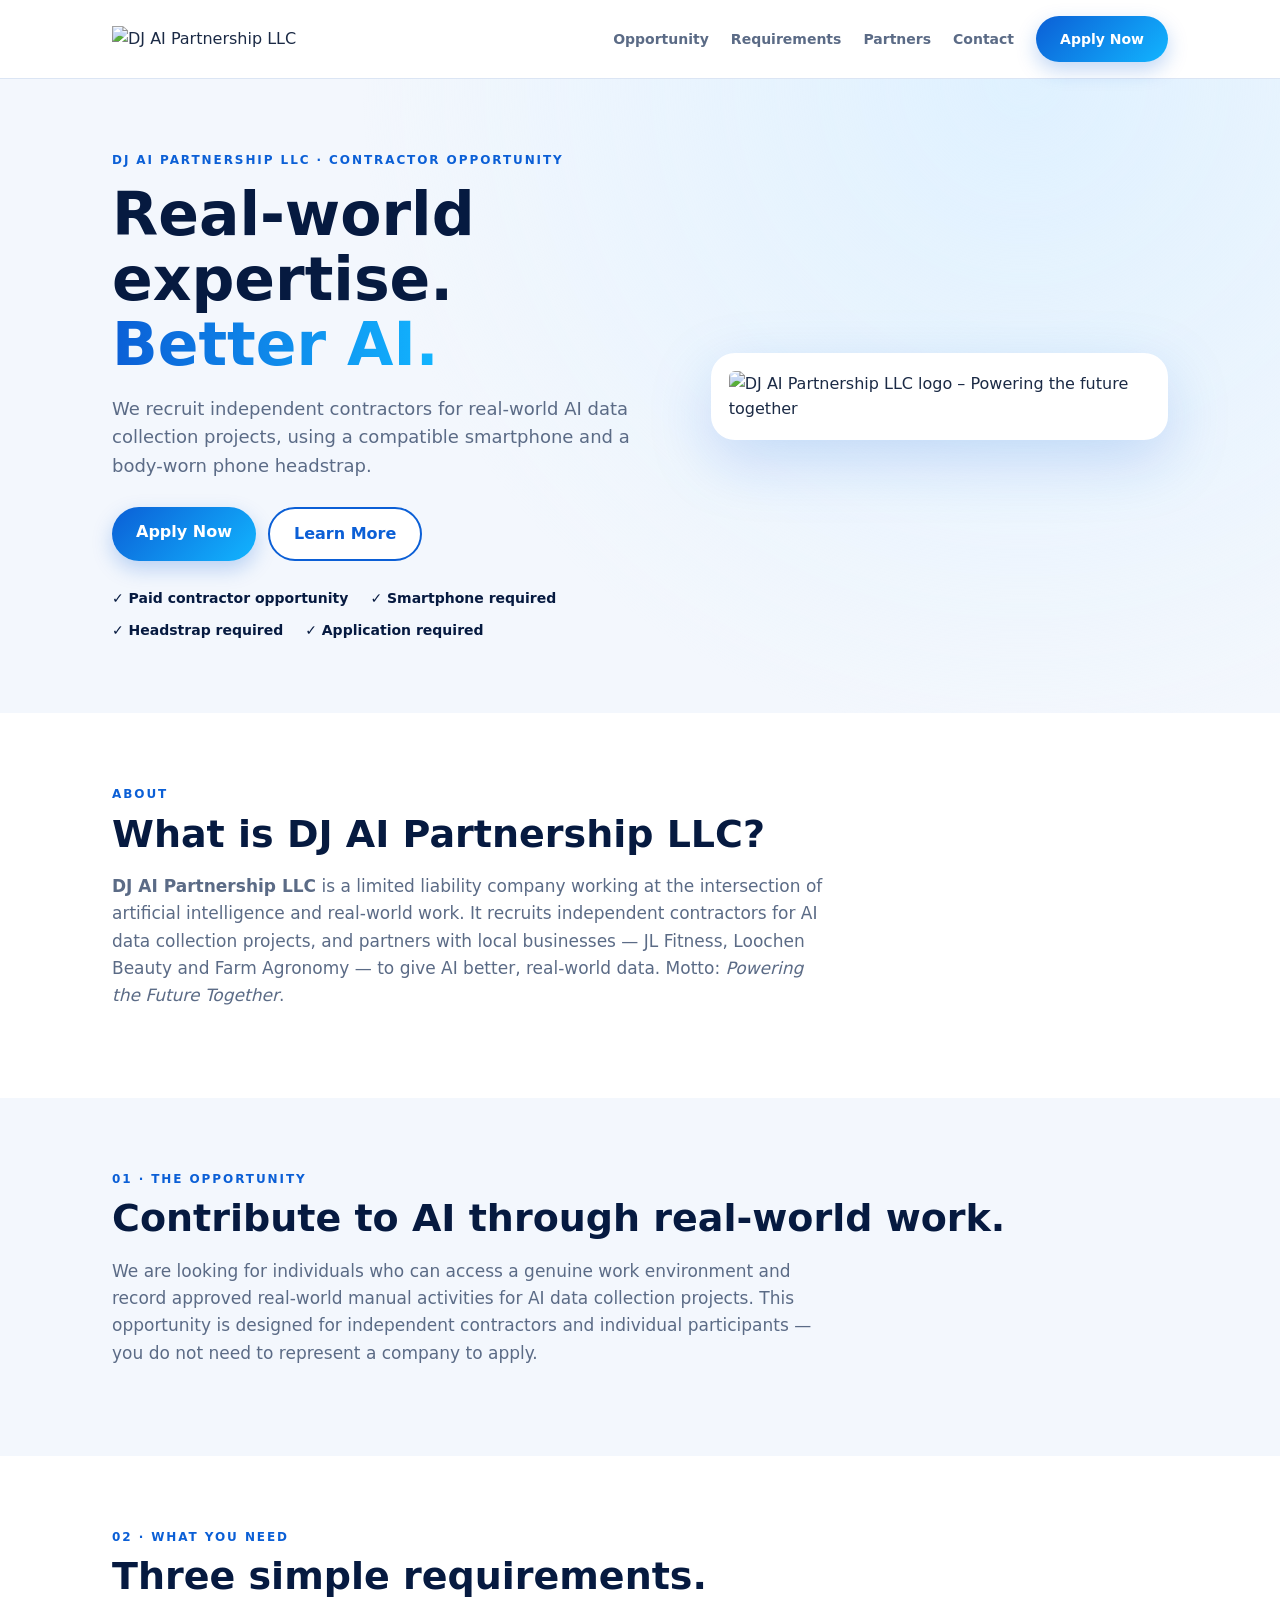
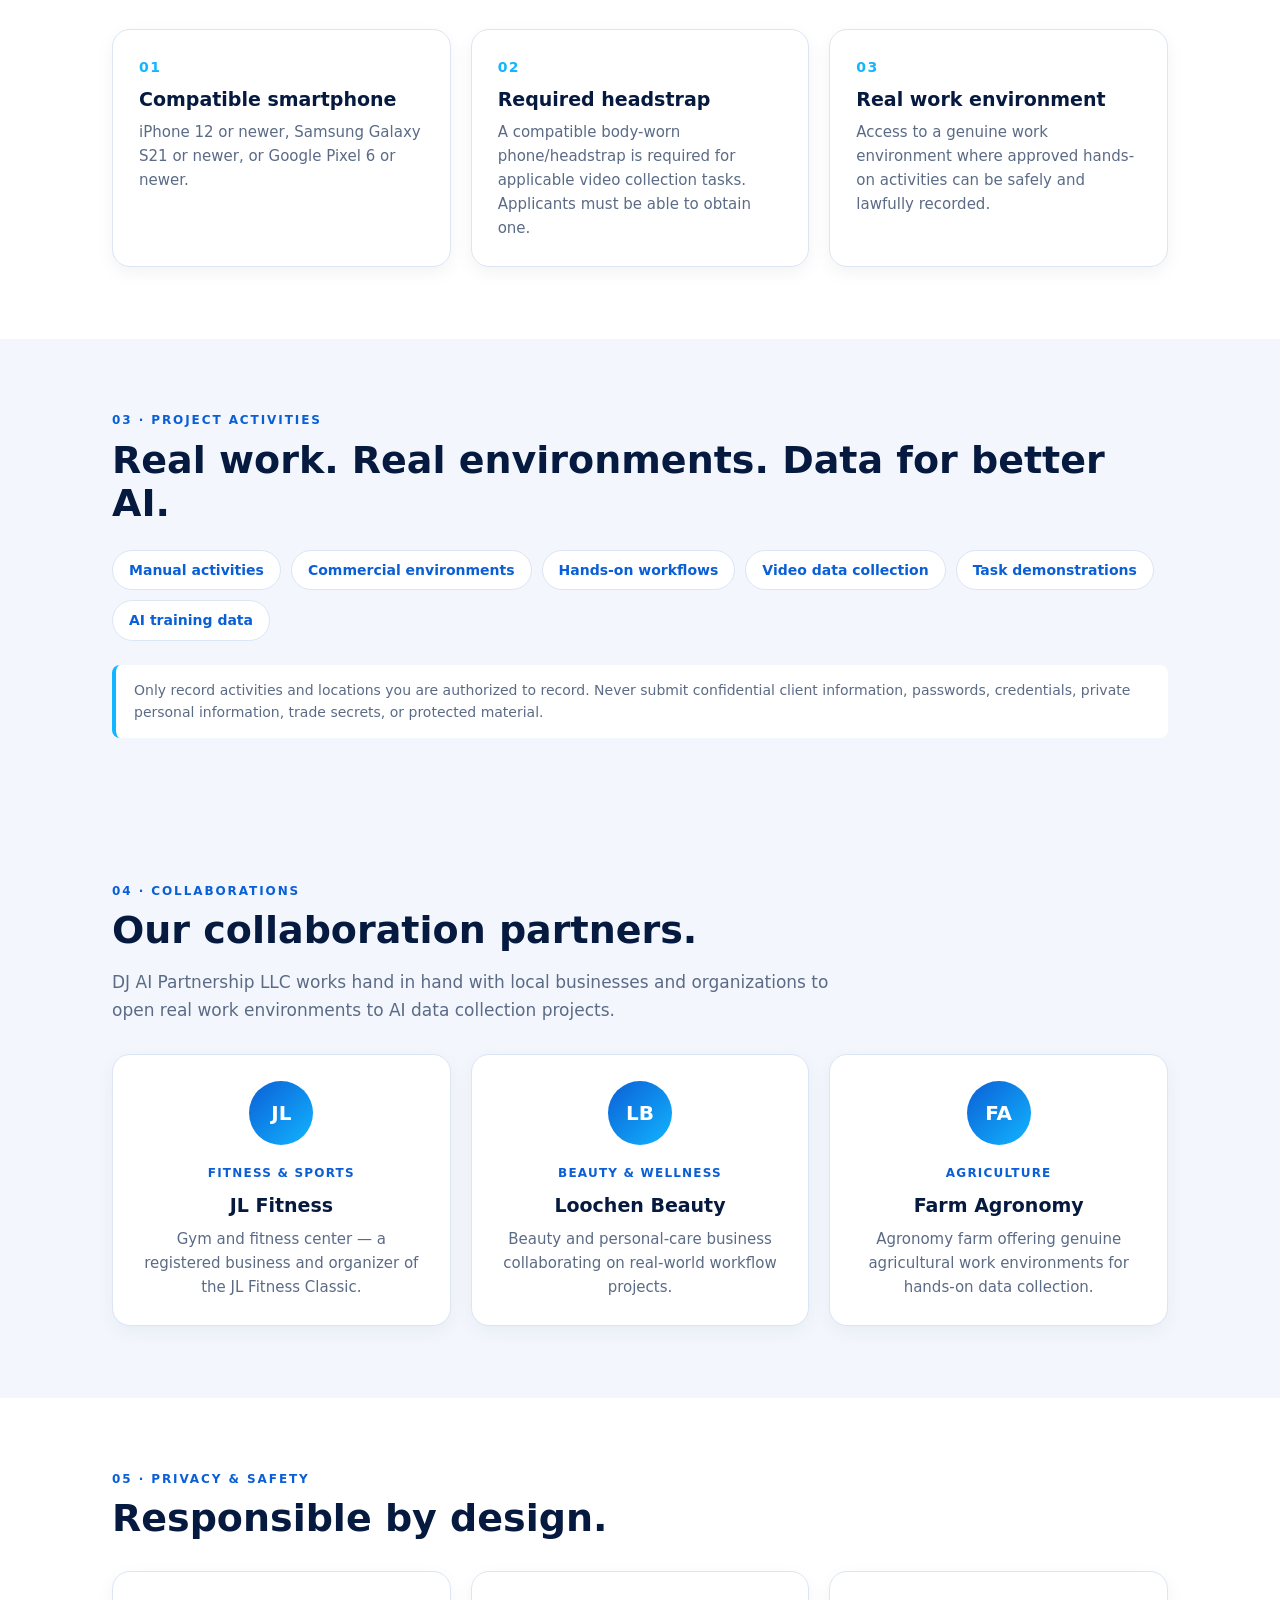
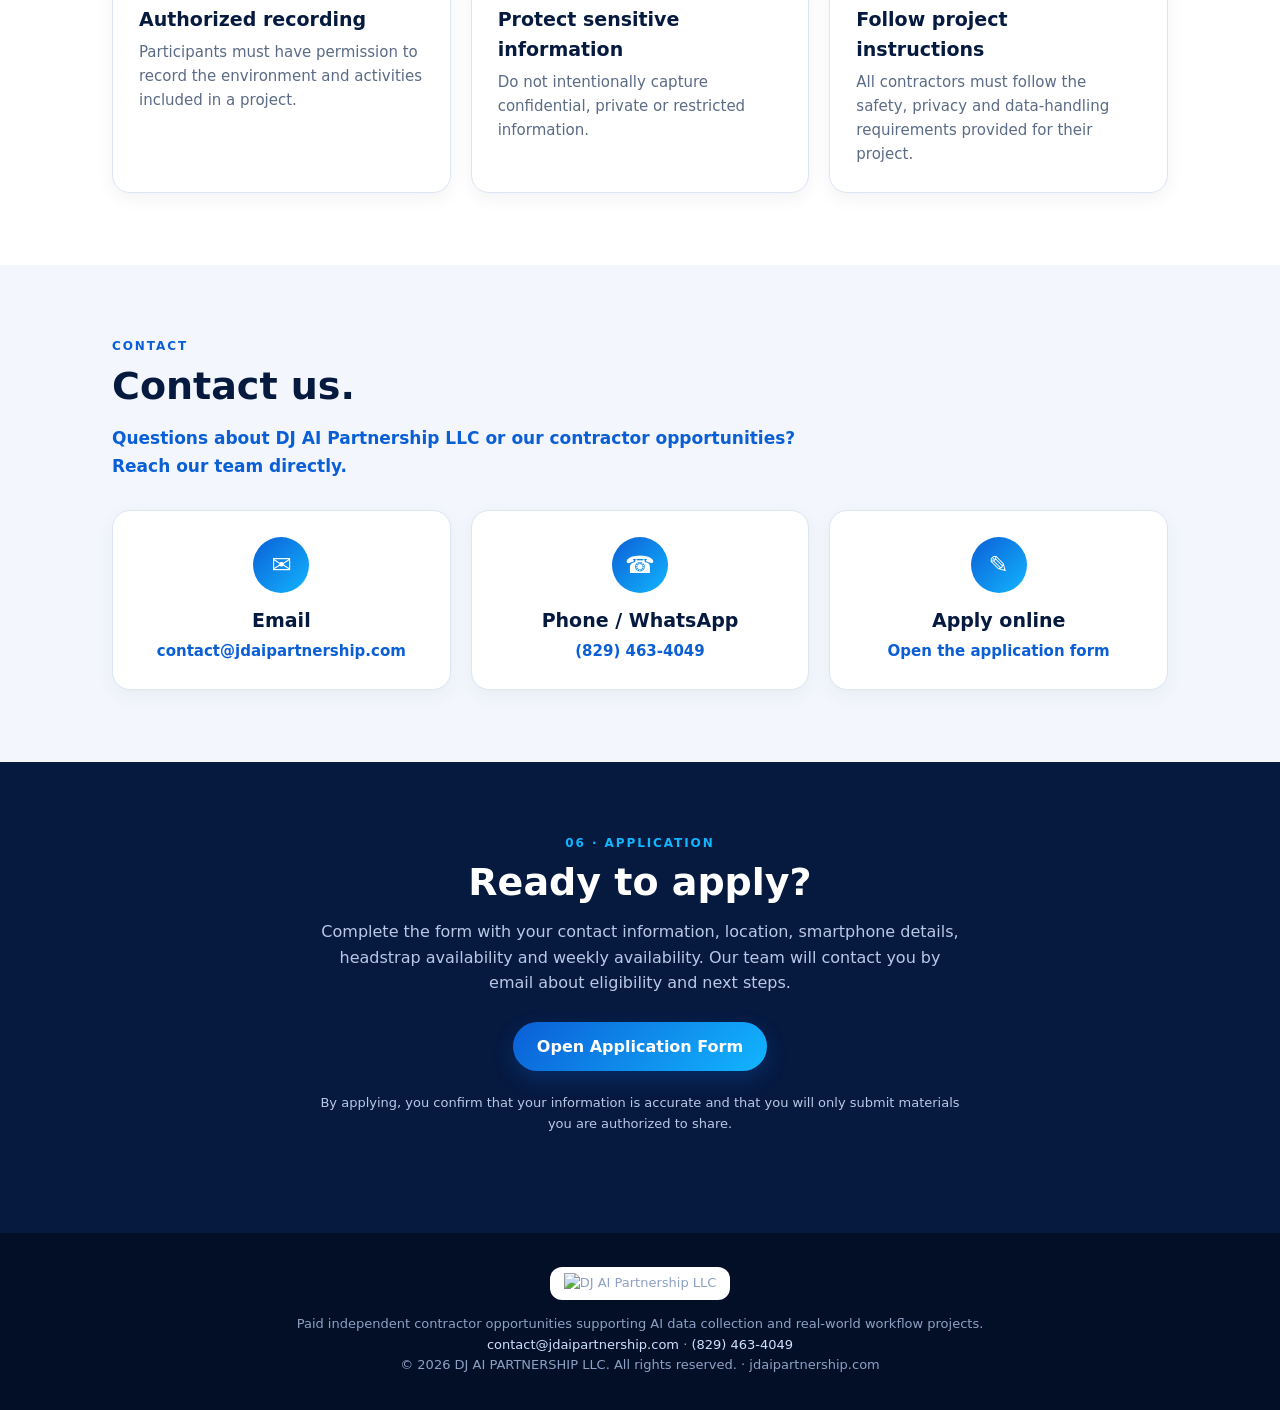
==== index.html @ f229b47e "Correct spelling of 'Far Agronomy' in index.html" ====
<!DOCTYPE html>
<html lang="en"><head><meta charset="utf-8">
<meta name="viewport" content="width=device-width, initial-scale=1">
<title>DJ AI Partnership LLC – AI Data Collection Contractor Opportunities</title>
<meta name="description" content="DJ AI Partnership LLC is a company recruiting independent contractors for real-world AI data collection projects. Official website: jdaipartnership.com.">
<meta name="keywords" content="DJ AI Partnership LLC, DJ AI Partnership, AI data collection, independent contractors, AI training data">
<meta name="robots" content="index, follow">
<link rel="canonical" href="https://jdaipartnership.com/">
<link rel="icon" href="logo.png"><link rel="apple-touch-icon" href="logo.png">
<meta property="og:type" content="website"><meta property="og:site_name" content="DJ AI Partnership LLC">
<meta property="og:title" content="DJ AI Partnership LLC – Powering the Future Together">
<meta property="og:description" content="Independent contractor opportunities supporting AI data collection and real-world workflow projects.">
<meta property="og:url" content="https://jdaipartnership.com/"><meta property="og:image" content="https://jdaipartnership.com/logo.png">
<meta name="twitter:card" content="summary_large_image">
<script type="application/ld+json">{"@context":"https://schema.org","@graph":[{"@type":"Organization","@id":"https://jdaipartnership.com/#org","name":"DJ AI Partnership LLC","alternateName":["DJ AI Partnership","DJ AI"],"url":"https://jdaipartnership.com/","logo":"https://jdaipartnership.com/logo.png","slogan":"Powering the Future Together","email":"contact@jdaipartnership.com","telephone":"+1-829-463-4049","contactPoint":{"@type":"ContactPoint","contactType":"customer support","email":"contact@jdaipartnership.com","telephone":"+1-829-463-4049"},"description":"DJ AI Partnership LLC is a company that recruits independent contractors for real-world AI data collection projects and collaborates with local businesses including JL Fitness, Loochen Beauty and Ferme Agronomie de L'UNIFA.","member":[{"@type":"Organization","name":"JL Fitness"},{"@type":"Organization","name":"Loochen Beauty"},{"@type":"Organization","name":"Ferme Agronomie de L'UNIFA"}]},{"@type":"WebSite","@id":"https://jdaipartnership.com/#site","url":"https://jdaipartnership.com/","name":"DJ AI Partnership LLC","publisher":{"@id":"https://jdaipartnership.com/#org"}}]}</script>
<style>
:root{--navy:#061a40;--blue:#0b5fd6;--cyan:#12b5ff;--bg:#fff;--soft:#f3f7fd;--text:#1b2a45;--mut:#5b6b86;--line:#dbe5f4}
*{box-sizing:border-box}html{scroll-behavior:smooth}
body{margin:0;font-family:Inter,system-ui,Segoe UI,Arial,sans-serif;color:var(--text);background:var(--bg);line-height:1.6}
a{text-decoration:none;color:inherit}.wrap{max-width:1100px;margin:0 auto;padding:0 22px}
header{position:sticky;top:0;background:rgba(255,255,255,.94);backdrop-filter:blur(8px);border-bottom:1px solid var(--line);z-index:9}
.nav{display:flex;align-items:center;justify-content:space-between;height:68px}
.nav img{height:60px}.nav{height:78px}.nav nav{display:flex;gap:22px;align-items:center;font-size:14px;font-weight:600;color:var(--mut)}
.btn{display:inline-block;background:linear-gradient(135deg,var(--blue),var(--cyan));color:#fff;padding:12px 24px;border-radius:999px;font-weight:700;box-shadow:0 8px 20px rgba(11,95,214,.25)}
.btn.o{background:#fff;color:var(--blue);border:2px solid var(--blue);box-shadow:none}
.hero{background:radial-gradient(circle at 80% 0,#dff1ff,transparent 55%),var(--soft);padding:72px 0}
.hero .wrap{display:grid;grid-template-columns:1.1fr .9fr;gap:40px;align-items:center}
.tag{font-size:12px;letter-spacing:.16em;font-weight:700;color:var(--blue);text-transform:uppercase}
h1{font-size:clamp(36px,5.5vw,60px);line-height:1.08;color:var(--navy);margin:12px 0 18px}
h1 span{background:linear-gradient(90deg,var(--blue),var(--cyan));-webkit-background-clip:text;color:transparent}
h2{font-size:clamp(26px,3.5vw,38px);color:var(--navy);margin:8px 0 14px;line-height:1.15}
.hero p{font-size:18px;color:var(--mut)}.cta{display:flex;gap:12px;flex-wrap:wrap;margin:26px 0}
.checks{display:flex;gap:10px 22px;flex-wrap:wrap;font-weight:600;font-size:14px;color:var(--navy)}
.hero img{width:100%;max-width:560px;margin:0 auto;display:block;background:#fff;border-radius:24px;padding:18px;filter:drop-shadow(0 20px 30px rgba(11,95,214,.18))}
section{padding:72px 0}.alt{background:var(--soft)}
.lead{max-width:720px;color:var(--mut);font-size:17px}
.grid{display:grid;grid-template-columns:repeat(auto-fit,minmax(250px,1fr));gap:20px;margin-top:30px}
.card{background:#fff;border:1px solid var(--line);border-radius:18px;padding:26px;box-shadow:0 6px 18px rgba(6,26,64,.05)}
.card .n{font-weight:800;color:var(--cyan);font-size:14px;letter-spacing:.1em}
.card h3{margin:6px 0;color:var(--navy);font-size:19px}.card p{margin:0;color:var(--mut);font-size:15px}
.chips{display:flex;flex-wrap:wrap;gap:10px;margin:24px 0}
.chips span{background:#fff;border:1px solid var(--line);padding:8px 16px;border-radius:999px;font-size:14px;font-weight:600;color:var(--blue)}
.note{border-left:4px solid var(--cyan);background:#fff;padding:14px 18px;border-radius:8px;color:var(--mut);font-size:14px}
.rate{background:linear-gradient(135deg,var(--navy),var(--blue));color:#fff;border-radius:22px;padding:40px;display:grid;grid-template-columns:auto 1fr;gap:34px;align-items:center}
.rate b{font-size:56px;line-height:1}.rate small{display:block;opacity:.8;font-size:13px;letter-spacing:.1em;text-transform:uppercase;margin-bottom:6px}
.rate p{margin:0;opacity:.92}
.pc{text-align:center}.pc .ico{width:64px;height:64px;margin:0 auto 14px;border-radius:50%;background:linear-gradient(135deg,var(--blue),var(--cyan));color:#fff;display:grid;place-items:center;font-weight:800;font-size:20px}
.pc small{color:var(--blue);font-weight:700;font-size:12px;letter-spacing:.1em;text-transform:uppercase}
.apply{text-align:center;background:var(--navy);color:#fff}.apply h2{color:#fff}.apply p{color:#b9c8e6;max-width:640px;margin:0 auto 26px}
footer{background:#030f26;color:#8da0c4;padding:34px 0;font-size:13px;text-align:center}footer img{height:90px;background:#fff;border-radius:12px;padding:6px 14px;margin-bottom:14px}
.ct a.card{display:block;text-align:center}.ct .ico{width:56px;height:56px;margin:0 auto 12px;border-radius:50%;background:linear-gradient(135deg,var(--blue),var(--cyan));color:#fff;display:grid;place-items:center;font-size:24px}.ct h3{margin:4px 0}.ct p{color:var(--blue);font-weight:700;word-break:break-word}
@media(max-width:800px){.hero .wrap,.rate{grid-template-columns:1fr}.nav nav a:not(.btn){display:none}.rate{padding:28px}}
</style></head><body>
<header><div class="wrap nav"><a href="#top"><img src="logo.png" alt="DJ AI Partnership LLC"></a>
<nav><a href="#opportunity">Opportunity</a><a href="#requirements">Requirements</a><a href="#partners">Partners</a><a href="#contact">Contact</a><a class="btn" href="https://forms.gle/seTs2W87QmFvXMPX8">Apply Now</a></nav></div></header>

<main id="top">
<div class="hero"><div class="wrap"><div>
<div class="tag">DJ AI Partnership LLC · Contractor Opportunity</div>
<h1>Real-world expertise.<br><span>Better AI.</span></h1>
<p>We recruit independent contractors for real-world AI data collection projects, using a compatible smartphone and a body-worn phone headstrap.</p>
<div class="cta"><a class="btn" href="https://forms.gle/seTs2W87QmFvXMPX8">Apply Now</a><a class="btn o" href="#opportunity">Learn More</a></div>
<div class="checks"><span>✓ Paid contractor opportunity</span><span>✓ Smartphone required</span><span>✓ Headstrap required</span><span>✓ Application required</span></div>
</div><div><img src="logo.png" alt="DJ AI Partnership LLC logo – Powering the future together"></div></div></div>

<section><div class="wrap"><div class="tag">About</div><h2>What is DJ AI Partnership LLC?</h2>
<p class="lead"><strong>DJ AI Partnership LLC</strong> is a limited liability company working at the intersection of artificial intelligence and real-world work. It recruits independent contractors for AI data collection projects, and partners with local businesses — JL Fitness, Loochen Beauty and Farm Agronomy — to give AI better, real-world data. Motto: <em>Powering the Future Together</em>.</p></div></section>

<section id="opportunity" class="alt"><div class="wrap">
<div class="tag">01 · The Opportunity</div><h2>Contribute to AI through real-world work.</h2>
<p class="lead">We are looking for individuals who can access a genuine work environment and record approved real-world manual activities for AI data collection projects. This opportunity is designed for independent contractors and individual participants — you do not need to represent a company to apply.</p></div></section>

<section id="requirements"><div class="wrap">
<div class="tag">02 · What You Need</div><h2>Three simple requirements.</h2>
<div class="grid">
<div class="card"><div class="n">01</div><h3>Compatible smartphone</h3><p>iPhone 12 or newer, Samsung Galaxy S21 or newer, or Google Pixel 6 or newer.</p></div>
<div class="card"><div class="n">02</div><h3>Required headstrap</h3><p>A compatible body-worn phone/headstrap is required for applicable video collection tasks. Applicants must be able to obtain one.</p></div>
<div class="card"><div class="n">03</div><h3>Real work environment</h3><p>Access to a genuine work environment where approved hands-on activities can be safely and lawfully recorded.</p></div></div></div></section>

<section class="alt"><div class="wrap">
<div class="tag">03 · Project Activities</div><h2>Real work. Real environments. Data for better AI.</h2>
<div class="chips"><span>Manual activities</span><span>Commercial environments</span><span>Hands-on workflows</span><span>Video data collection</span><span>Task demonstrations</span><span>AI training data</span></div>
<div class="note">Only record activities and locations you are authorized to record. Never submit confidential client information, passwords, credentials, private personal information, trade secrets, or protected material.</div></div></section>

<section id="partners" class="alt"><div class="wrap">
<div class="tag">04 · Collaborations</div><h2>Our collaboration partners.</h2>
<p class="lead">DJ AI Partnership LLC works hand in hand with local businesses and organizations to open real work environments to AI data collection projects.</p>
<div class="grid">
<a class="card pc" href="https://share.google/9NybcSvLrijPVH9MP" target="_blank" rel="noopener"><div class="ico">JL</div><small>Fitness &amp; Sports</small><h3>JL Fitness</h3><p>Gym and fitness center — a registered business and organizer of the JL Fitness Classic.</p></a>
<div class="card pc"><div class="ico">LB</div><small>Beauty &amp; Wellness</small><h3>Loochen Beauty</h3><p>Beauty and personal-care business collaborating on real-world workflow projects.</p></div>
<div class="card pc"><div class="ico">FA</div><small>Agriculture</small><h3>Farm Agronomy</h3><p>Agronomy farm offering genuine agricultural work environments for hands-on data collection.</p></div></div></div></section>

<section><div class="wrap">
<div class="tag">05 · Privacy &amp; Safety</div><h2>Responsible by design.</h2>
<div class="grid">
<div class="card"><h3>Authorized recording</h3><p>Participants must have permission to record the environment and activities included in a project.</p></div>
<div class="card"><h3>Protect sensitive information</h3><p>Do not intentionally capture confidential, private or restricted information.</p></div>
<div class="card"><h3>Follow project instructions</h3><p>All contractors must follow the safety, privacy and data-handling requirements provided for their project.</p></div></div></div></section>

<section id="contact" class="alt"><div class="wrap ct">
<div class="tag">Contact</div><h2>Contact us.</h2>
<p class="lead">Questions about DJ AI Partnership LLC or our contractor opportunities? Reach our team directly.</p>
<div class="grid">
<a class="card" href="mailto:contact@jdaipartnership.com"><div class="ico">✉</div><h3>Email</h3><p>contact@jdaipartnership.com</p></a>
<a class="card" href="tel:+18294634049"><div class="ico">☎</div><h3>Phone / WhatsApp</h3><p>(829) 463-4049</p></a>
<a class="card" href="https://forms.gle/seTs2W87QmFvXMPX8"><div class="ico">✎</div><h3>Apply online</h3><p>Open the application form</p></a></div></div></section>

<section class="apply"><div class="wrap">
<div class="tag" style="color:var(--cyan)">06 · Application</div><h2>Ready to apply?</h2>
<p>Complete the form with your contact information, location, smartphone details, headstrap availability and weekly availability. Our team will contact you by email about eligibility and next steps.</p>
<a class="btn" href="https://forms.gle/seTs2W87QmFvXMPX8">Open Application Form</a>
<p style="font-size:13px;margin-top:22px">By applying, you confirm that your information is accurate and that you will only submit materials you are authorized to share.</p></div></section>
</main>
<footer><div class="wrap"><img src="logo.png" alt="DJ AI Partnership LLC"><br>Paid independent contractor opportunities supporting AI data collection and real-world workflow projects.<br><a href="mailto:contact@jdaipartnership.com" style="color:#cfe0ff">contact@jdaipartnership.com</a> · <a href="tel:+18294634049" style="color:#cfe0ff">(829) 463-4049</a><br>© 2026 DJ AI PARTNERSHIP LLC. All rights reserved. · jdaipartnership.com</div></footer>
</body></html>
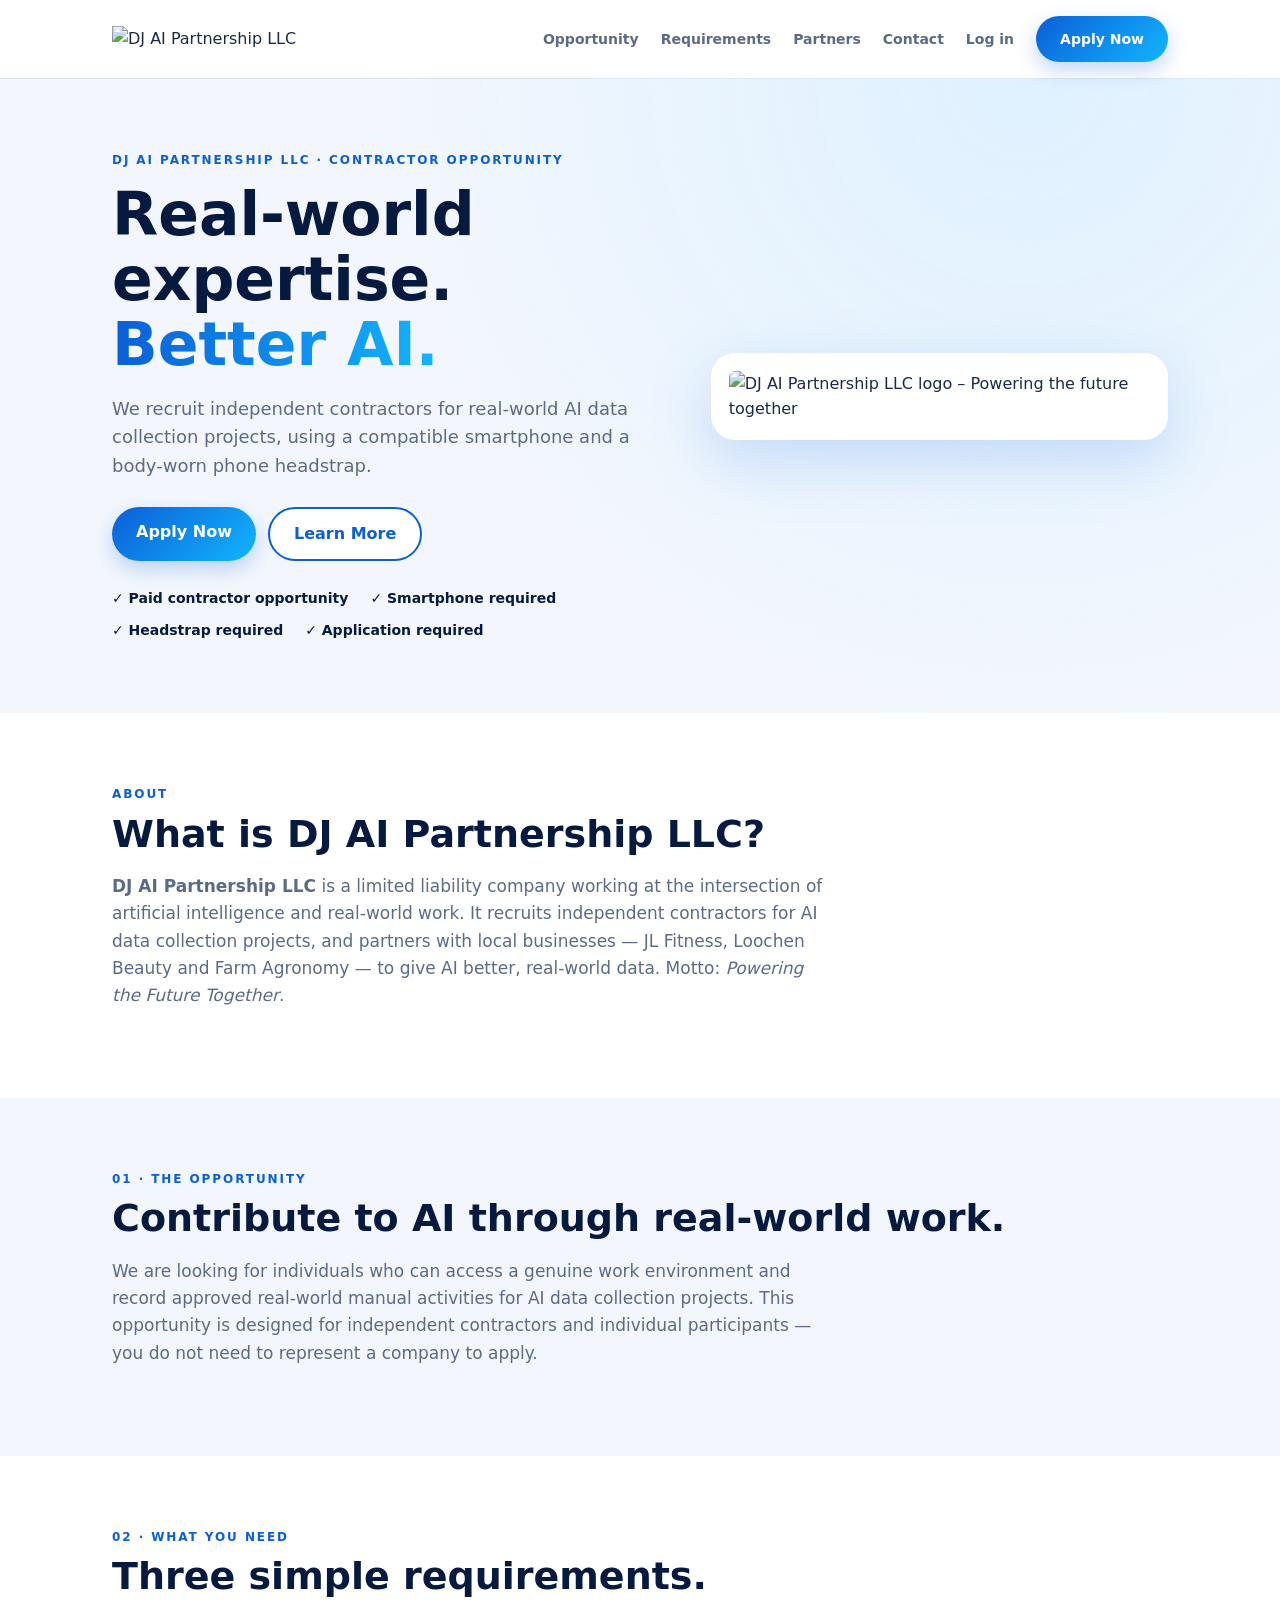
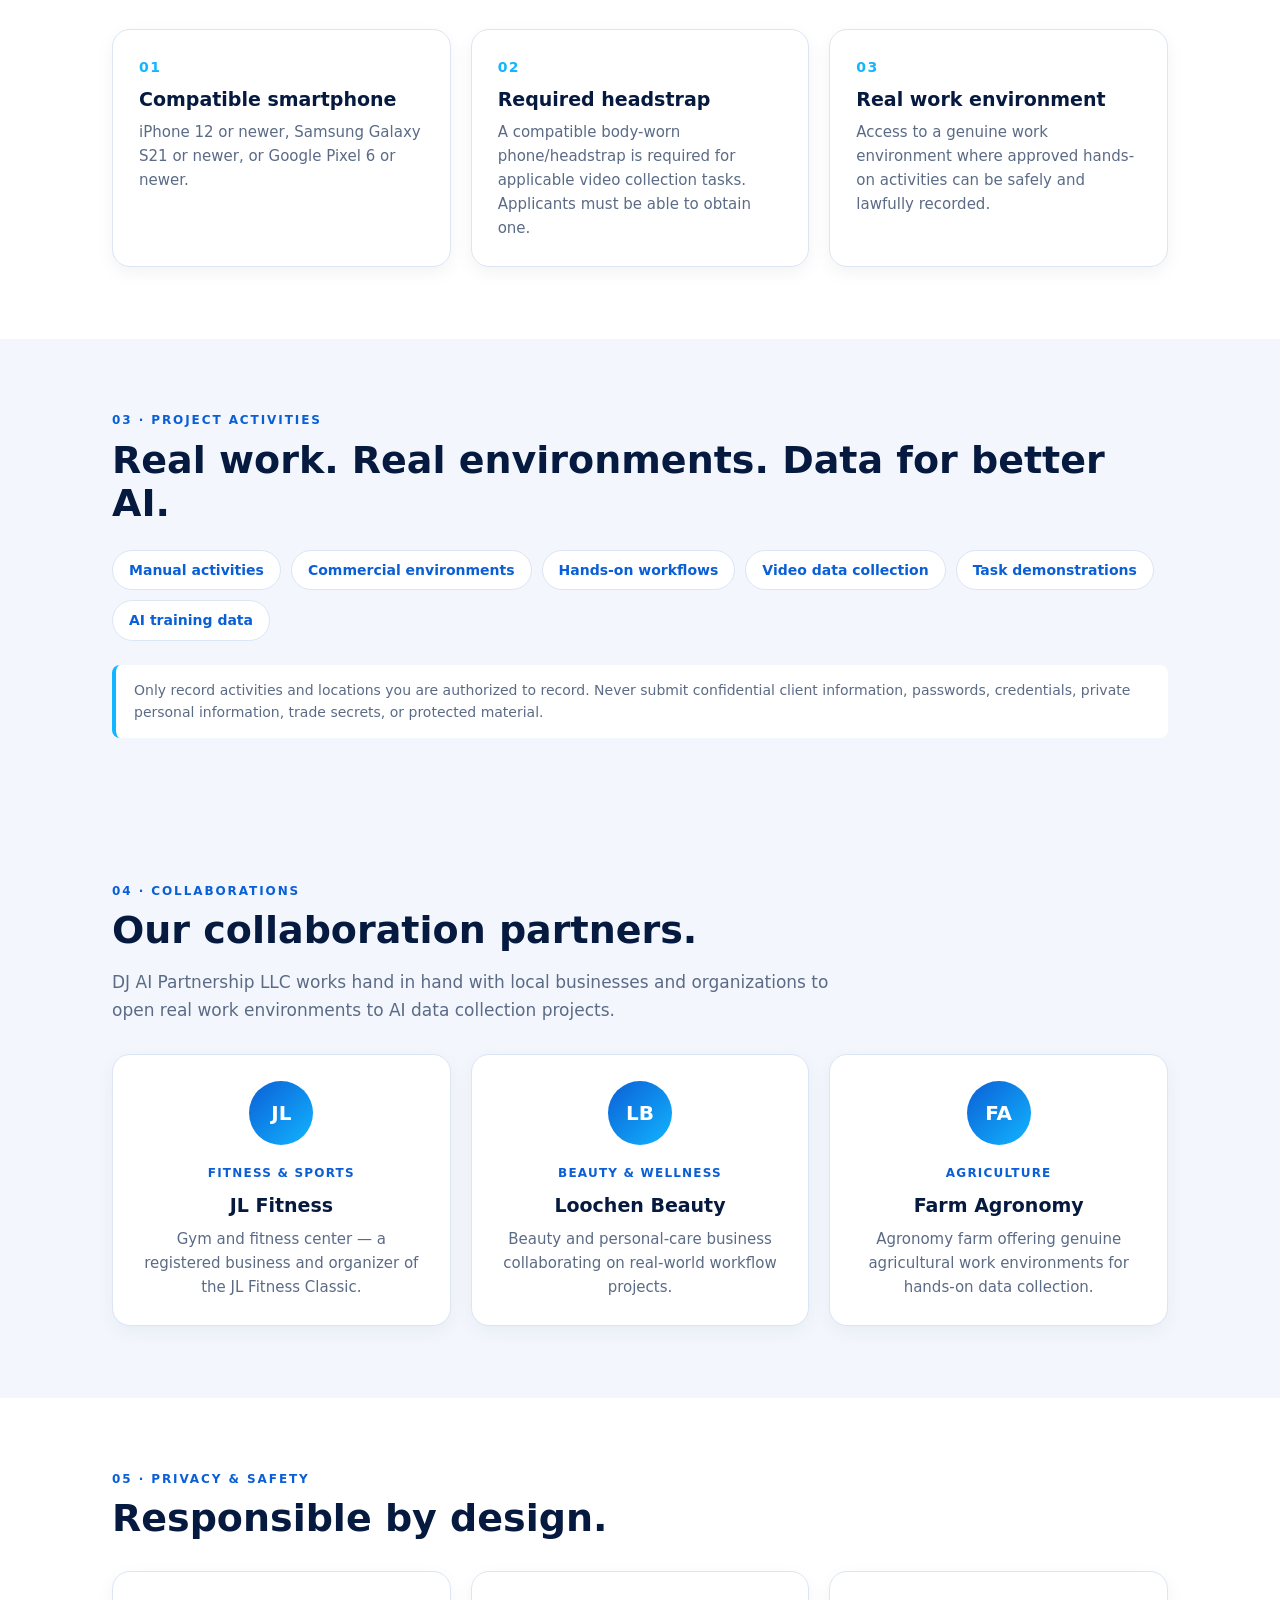
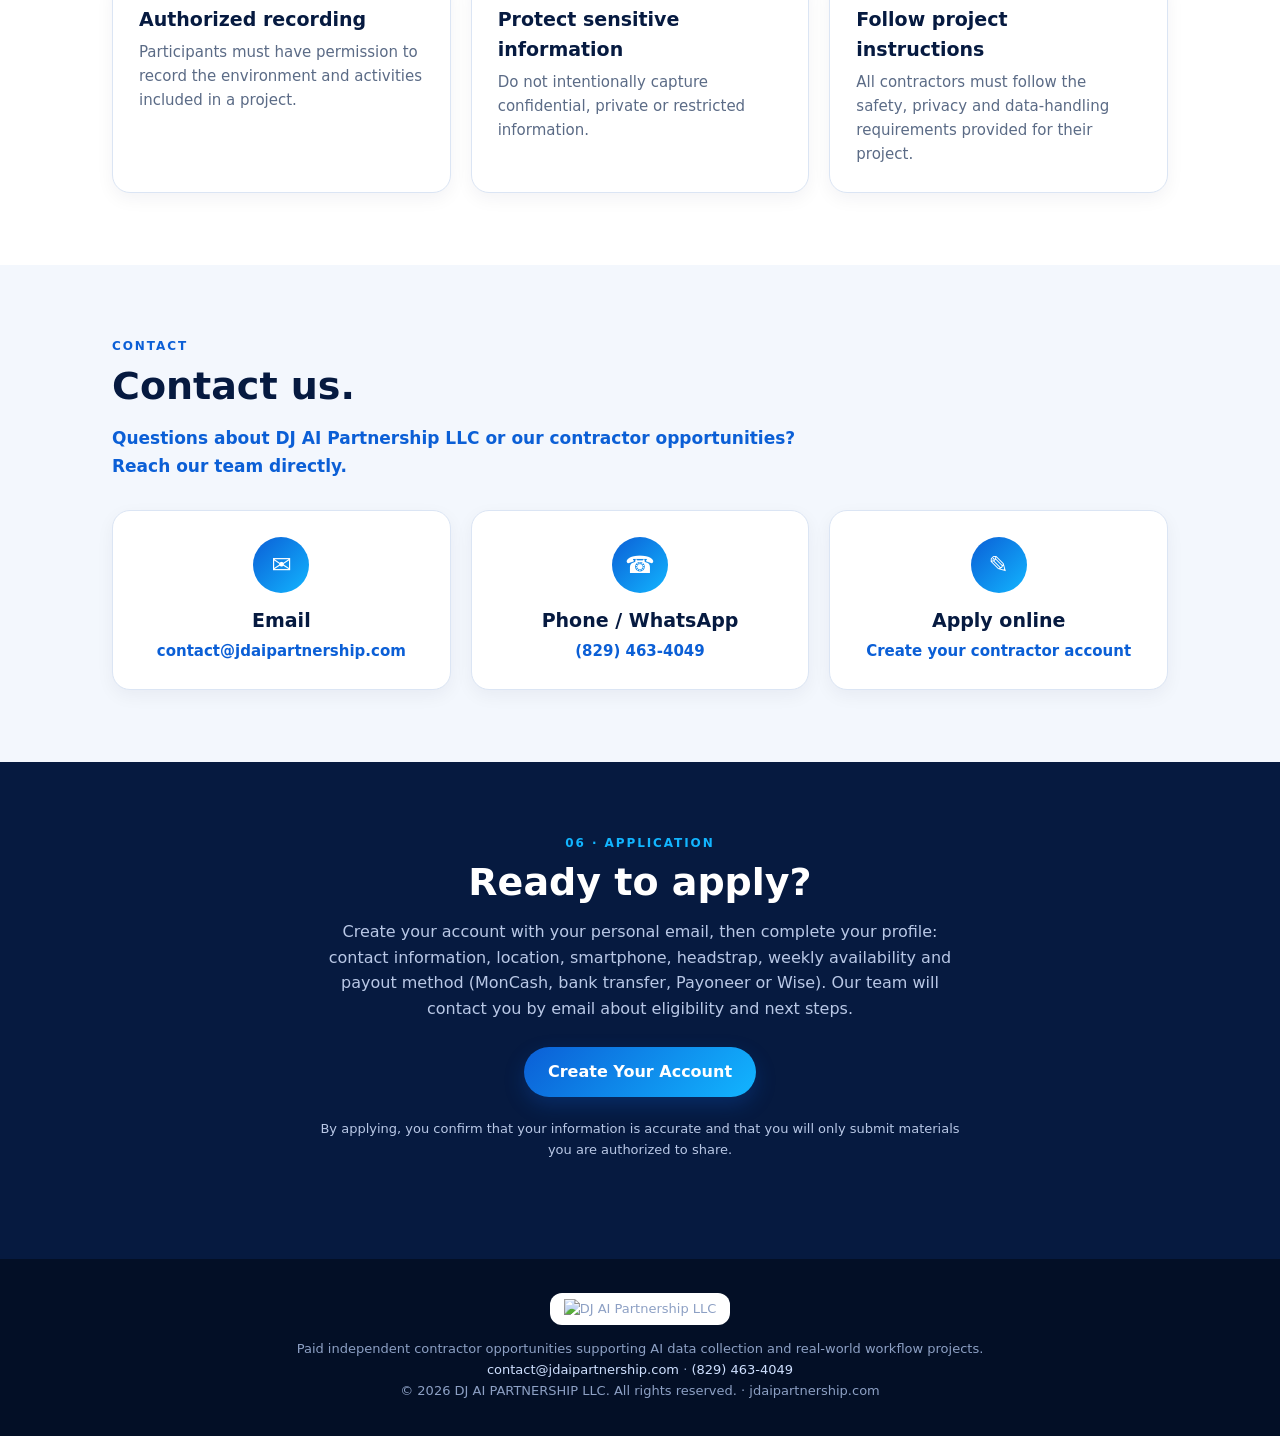
==== commit f9e1e406: "Add files via upload" ====
--- a/index.html
+++ b/index.html
@@ -52,14 +52,14 @@
 @media(max-width:800px){.hero .wrap,.rate{grid-template-columns:1fr}.nav nav a:not(.btn){display:none}.rate{padding:28px}}
 </style></head><body>
 <header><div class="wrap nav"><a href="#top"><img src="logo.png" alt="DJ AI Partnership LLC"></a>
-<nav><a href="#opportunity">Opportunity</a><a href="#requirements">Requirements</a><a href="#partners">Partners</a><a href="#contact">Contact</a><a class="btn" href="https://forms.gle/seTs2W87QmFvXMPX8">Apply Now</a></nav></div></header>
+<nav><a href="#opportunity">Opportunity</a><a href="#requirements">Requirements</a><a href="#partners">Partners</a><a href="#contact">Contact</a><a href="apply.html?mode=login">Log in</a><a class="btn" href="apply.html">Apply Now</a></nav></div></header>
 
 <main id="top">
 <div class="hero"><div class="wrap"><div>
 <div class="tag">DJ AI Partnership LLC · Contractor Opportunity</div>
 <h1>Real-world expertise.<br><span>Better AI.</span></h1>
 <p>We recruit independent contractors for real-world AI data collection projects, using a compatible smartphone and a body-worn phone headstrap.</p>
-<div class="cta"><a class="btn" href="https://forms.gle/seTs2W87QmFvXMPX8">Apply Now</a><a class="btn o" href="#opportunity">Learn More</a></div>
+<div class="cta"><a class="btn" href="apply.html">Apply Now</a><a class="btn o" href="#opportunity">Learn More</a></div>
 <div class="checks"><span>✓ Paid contractor opportunity</span><span>✓ Smartphone required</span><span>✓ Headstrap required</span><span>✓ Application required</span></div>
 </div><div><img src="logo.png" alt="DJ AI Partnership LLC logo – Powering the future together"></div></div></div>
 
@@ -103,12 +103,12 @@
 <div class="grid">
 <a class="card" href="mailto:contact@jdaipartnership.com"><div class="ico">✉</div><h3>Email</h3><p>contact@jdaipartnership.com</p></a>
 <a class="card" href="tel:+18294634049"><div class="ico">☎</div><h3>Phone / WhatsApp</h3><p>(829) 463-4049</p></a>
-<a class="card" href="https://forms.gle/seTs2W87QmFvXMPX8"><div class="ico">✎</div><h3>Apply online</h3><p>Open the application form</p></a></div></div></section>
+<a class="card" href="apply.html"><div class="ico">✎</div><h3>Apply online</h3><p>Create your contractor account</p></a></div></div></section>
 
 <section class="apply"><div class="wrap">
 <div class="tag" style="color:var(--cyan)">06 · Application</div><h2>Ready to apply?</h2>
-<p>Complete the form with your contact information, location, smartphone details, headstrap availability and weekly availability. Our team will contact you by email about eligibility and next steps.</p>
-<a class="btn" href="https://forms.gle/seTs2W87QmFvXMPX8">Open Application Form</a>
+<p>Create your account with your personal email, then complete your profile: contact information, location, smartphone, headstrap, weekly availability and payout method (MonCash, bank transfer, Payoneer or Wise). Our team will contact you by email about eligibility and next steps.</p>
+<a class="btn" href="apply.html">Create Your Account</a>
 <p style="font-size:13px;margin-top:22px">By applying, you confirm that your information is accurate and that you will only submit materials you are authorized to share.</p></div></section>
 </main>
 <footer><div class="wrap"><img src="logo.png" alt="DJ AI Partnership LLC"><br>Paid independent contractor opportunities supporting AI data collection and real-world workflow projects.<br><a href="mailto:contact@jdaipartnership.com" style="color:#cfe0ff">contact@jdaipartnership.com</a> · <a href="tel:+18294634049" style="color:#cfe0ff">(829) 463-4049</a><br>© 2026 DJ AI PARTNERSHIP LLC. All rights reserved. · jdaipartnership.com</div></footer>
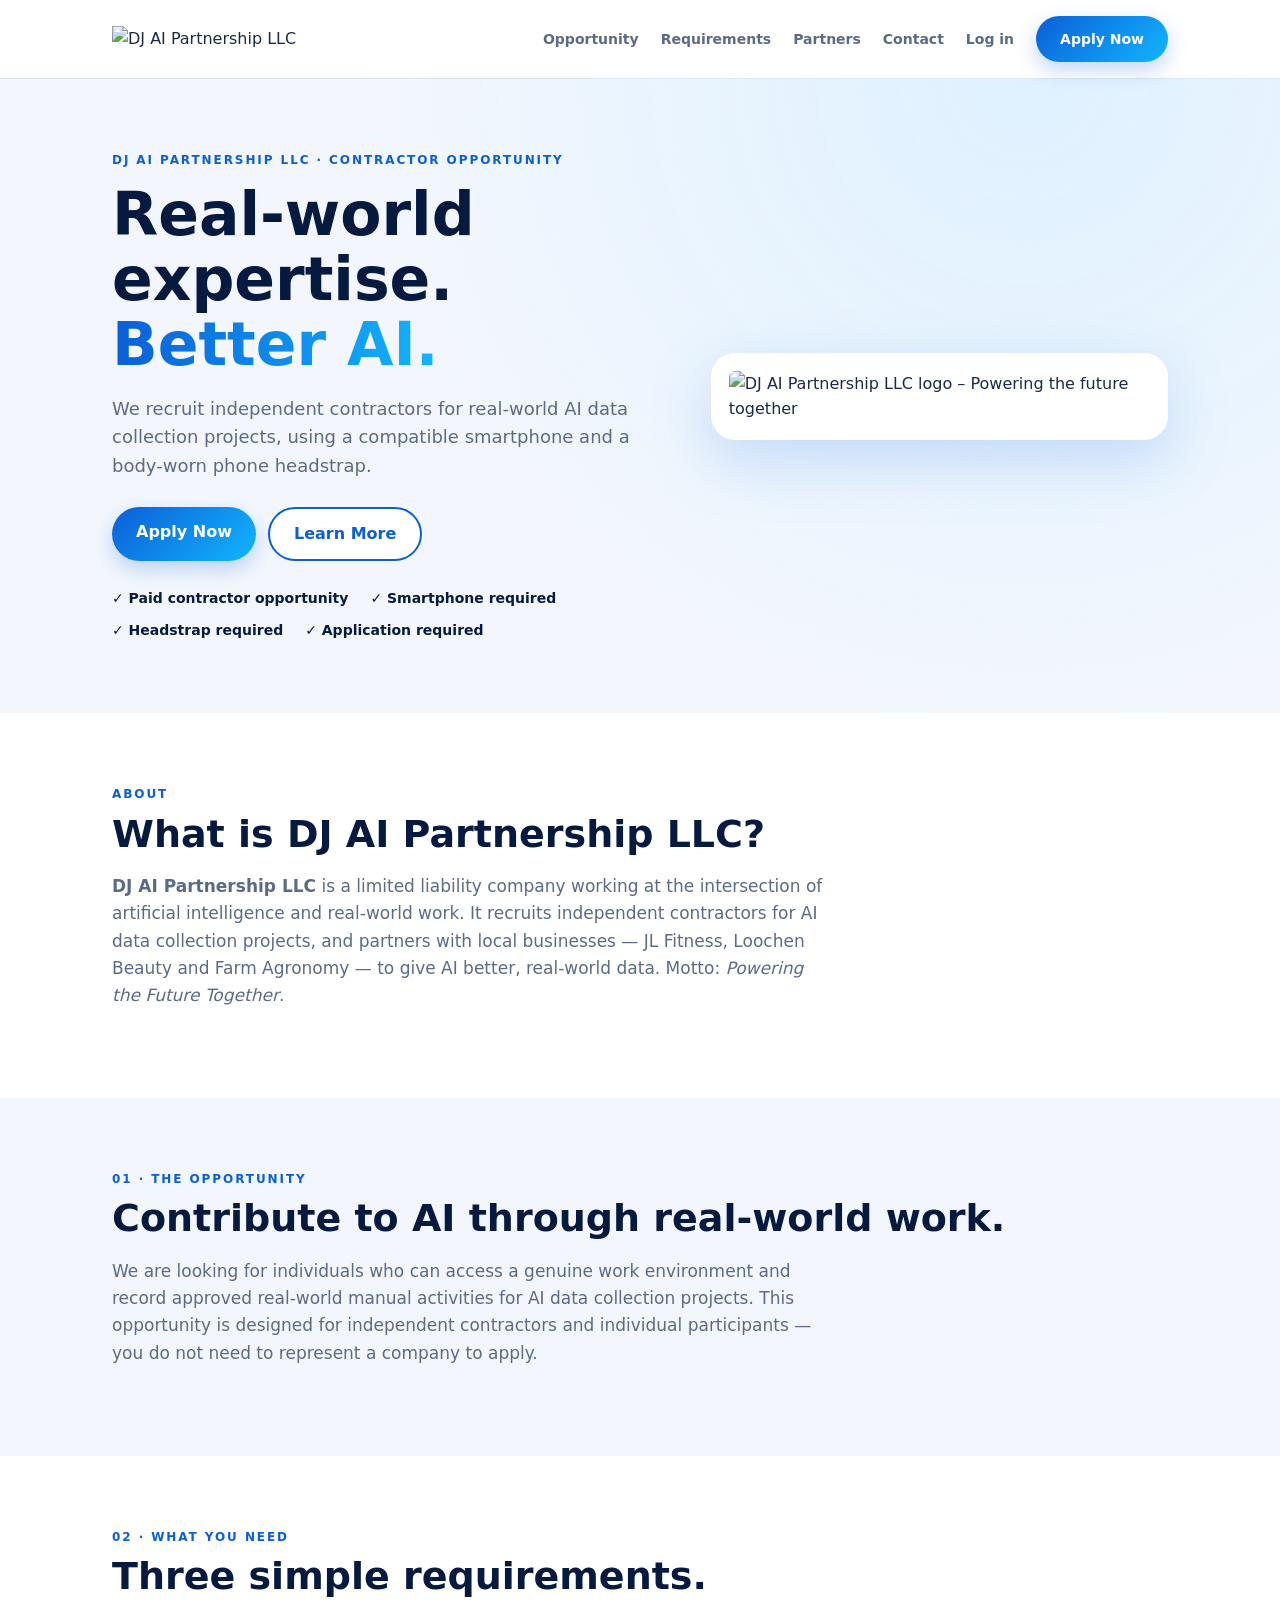
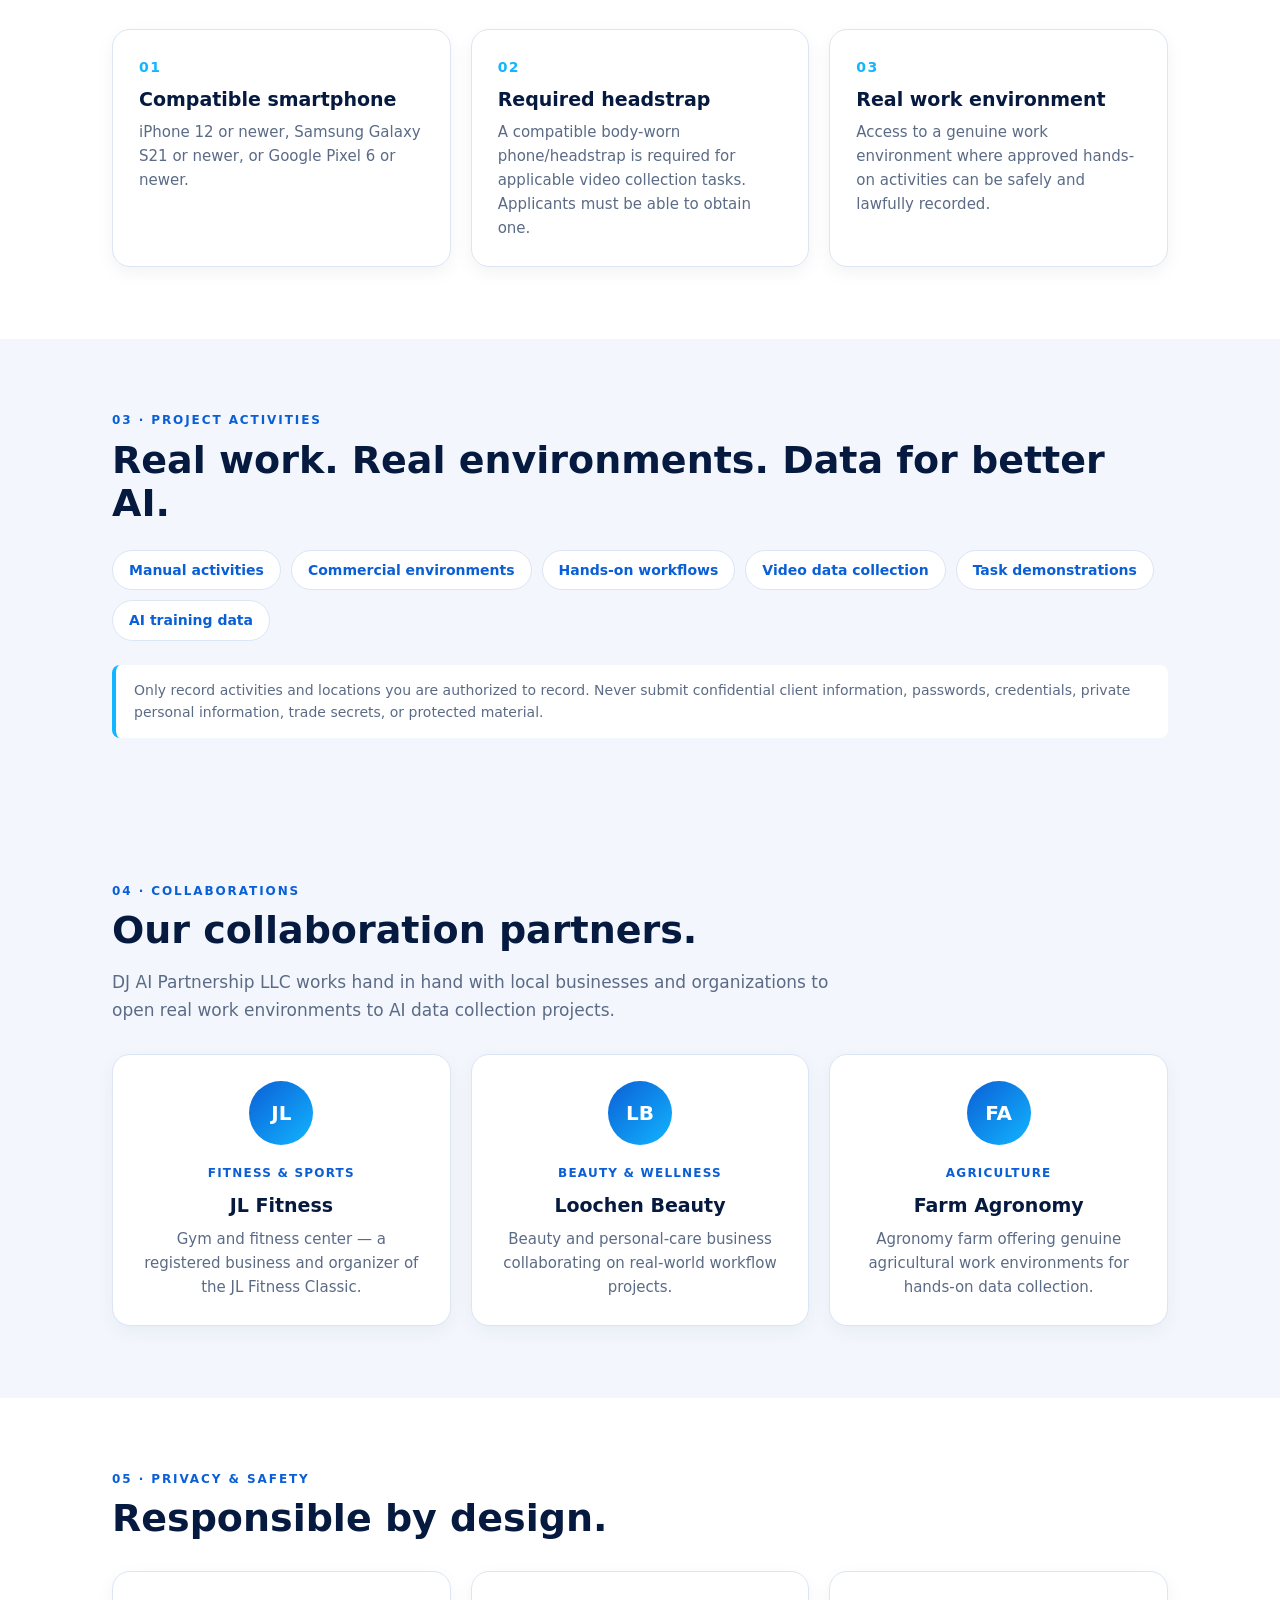
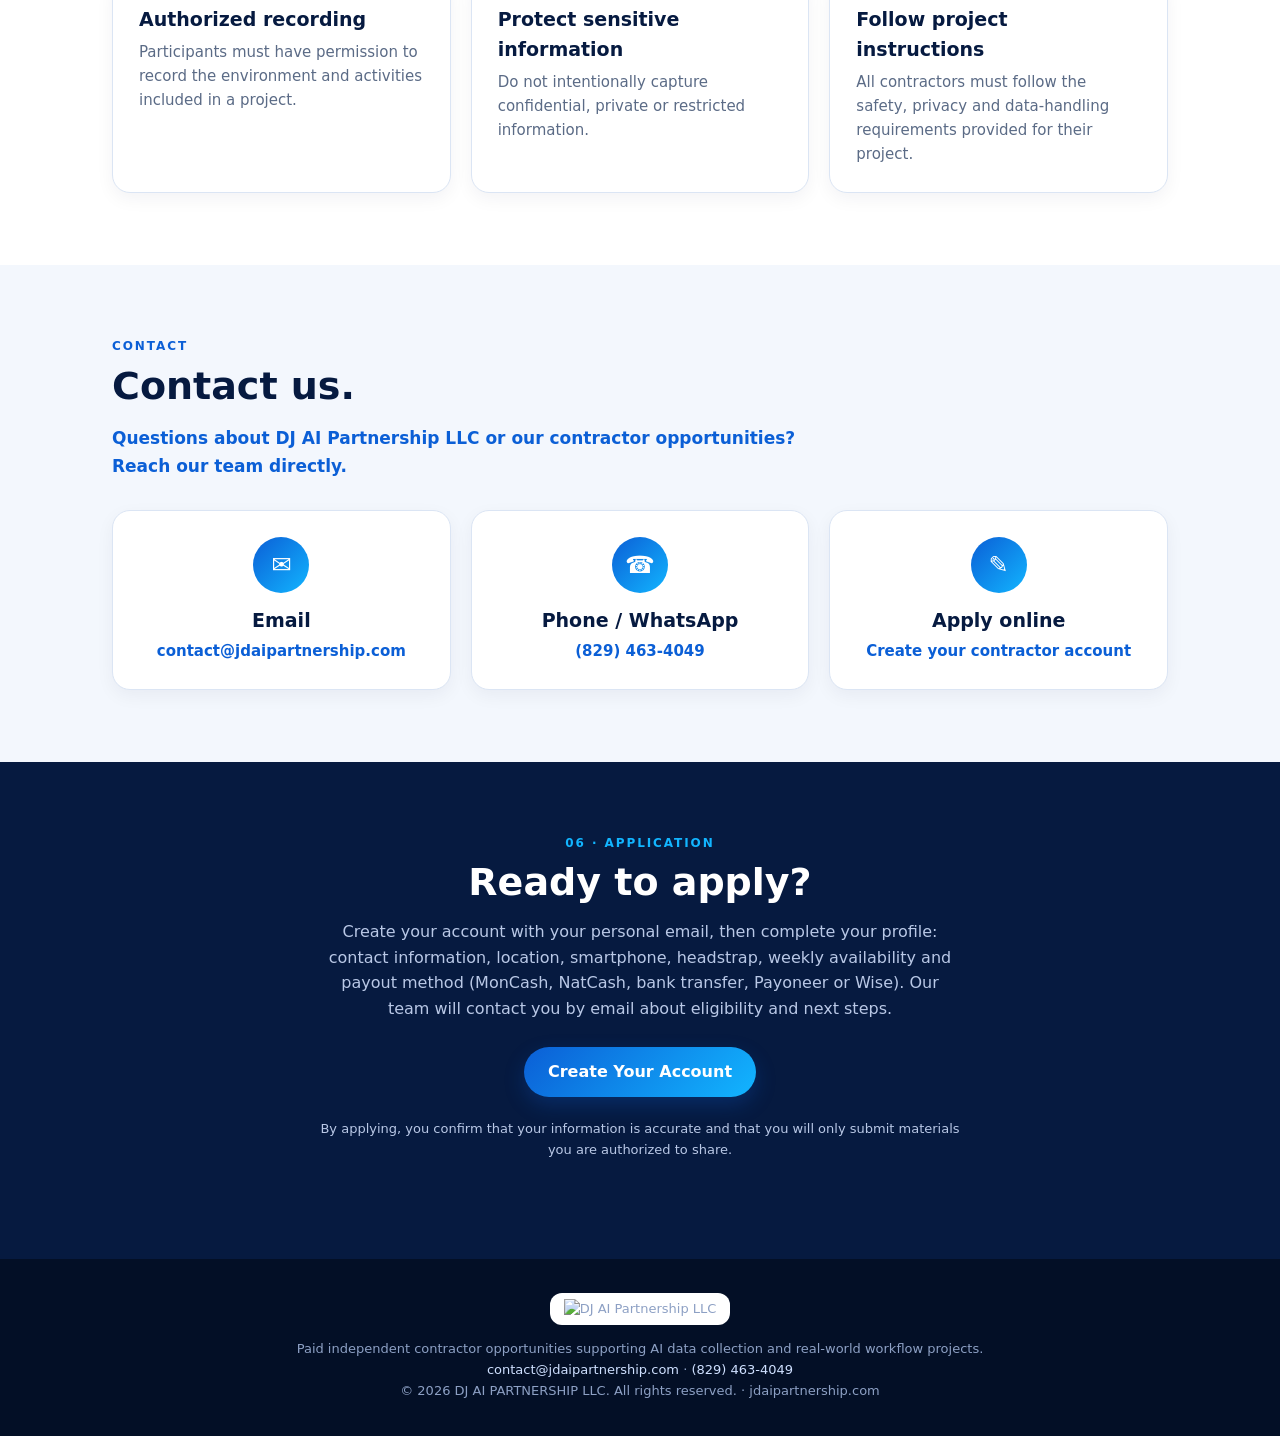
==== commit 75dd664f: "Add files via upload" ====
--- a/index.html
+++ b/index.html
@@ -107,7 +107,7 @@
 
 <section class="apply"><div class="wrap">
 <div class="tag" style="color:var(--cyan)">06 · Application</div><h2>Ready to apply?</h2>
-<p>Create your account with your personal email, then complete your profile: contact information, location, smartphone, headstrap, weekly availability and payout method (MonCash, bank transfer, Payoneer or Wise). Our team will contact you by email about eligibility and next steps.</p>
+<p>Create your account with your personal email, then complete your profile: contact information, location, smartphone, headstrap, weekly availability and payout method (MonCash, NatCash, bank transfer, Payoneer or Wise). Our team will contact you by email about eligibility and next steps.</p>
 <a class="btn" href="apply.html">Create Your Account</a>
 <p style="font-size:13px;margin-top:22px">By applying, you confirm that your information is accurate and that you will only submit materials you are authorized to share.</p></div></section>
 </main>
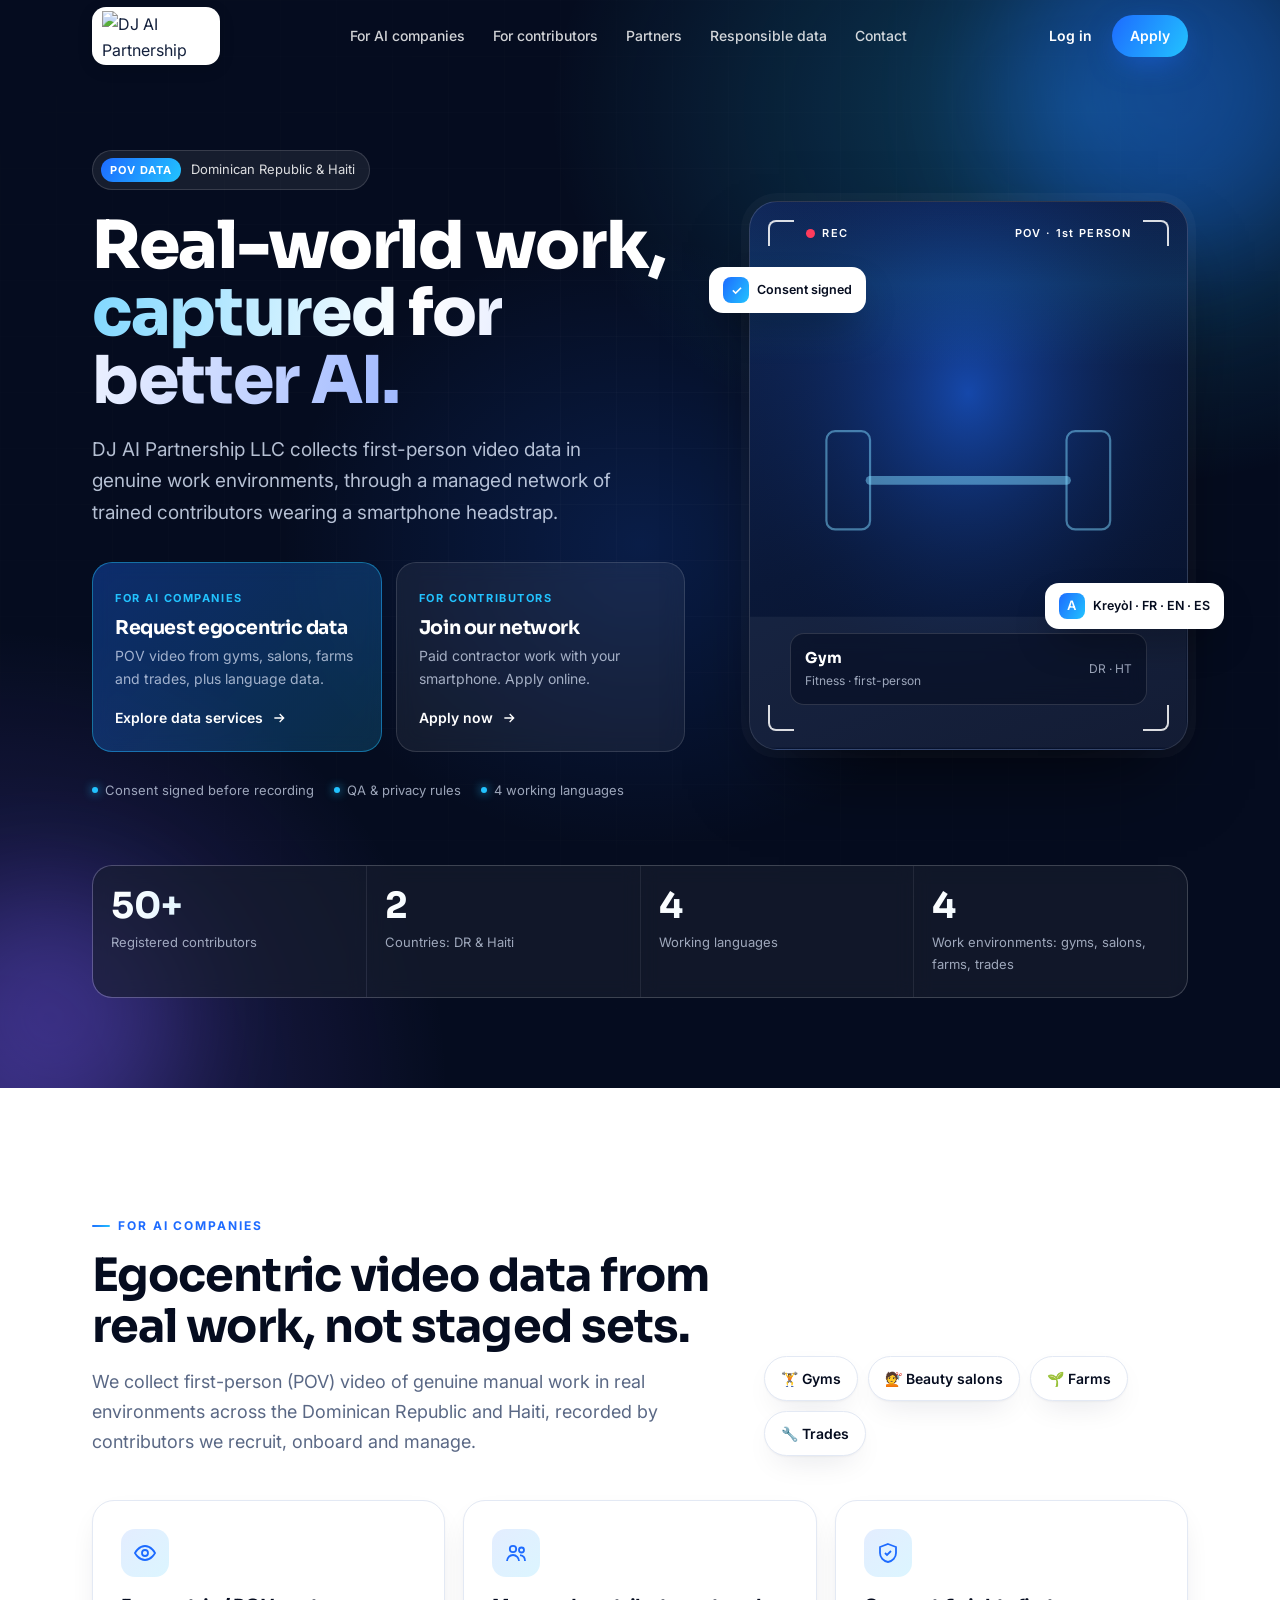
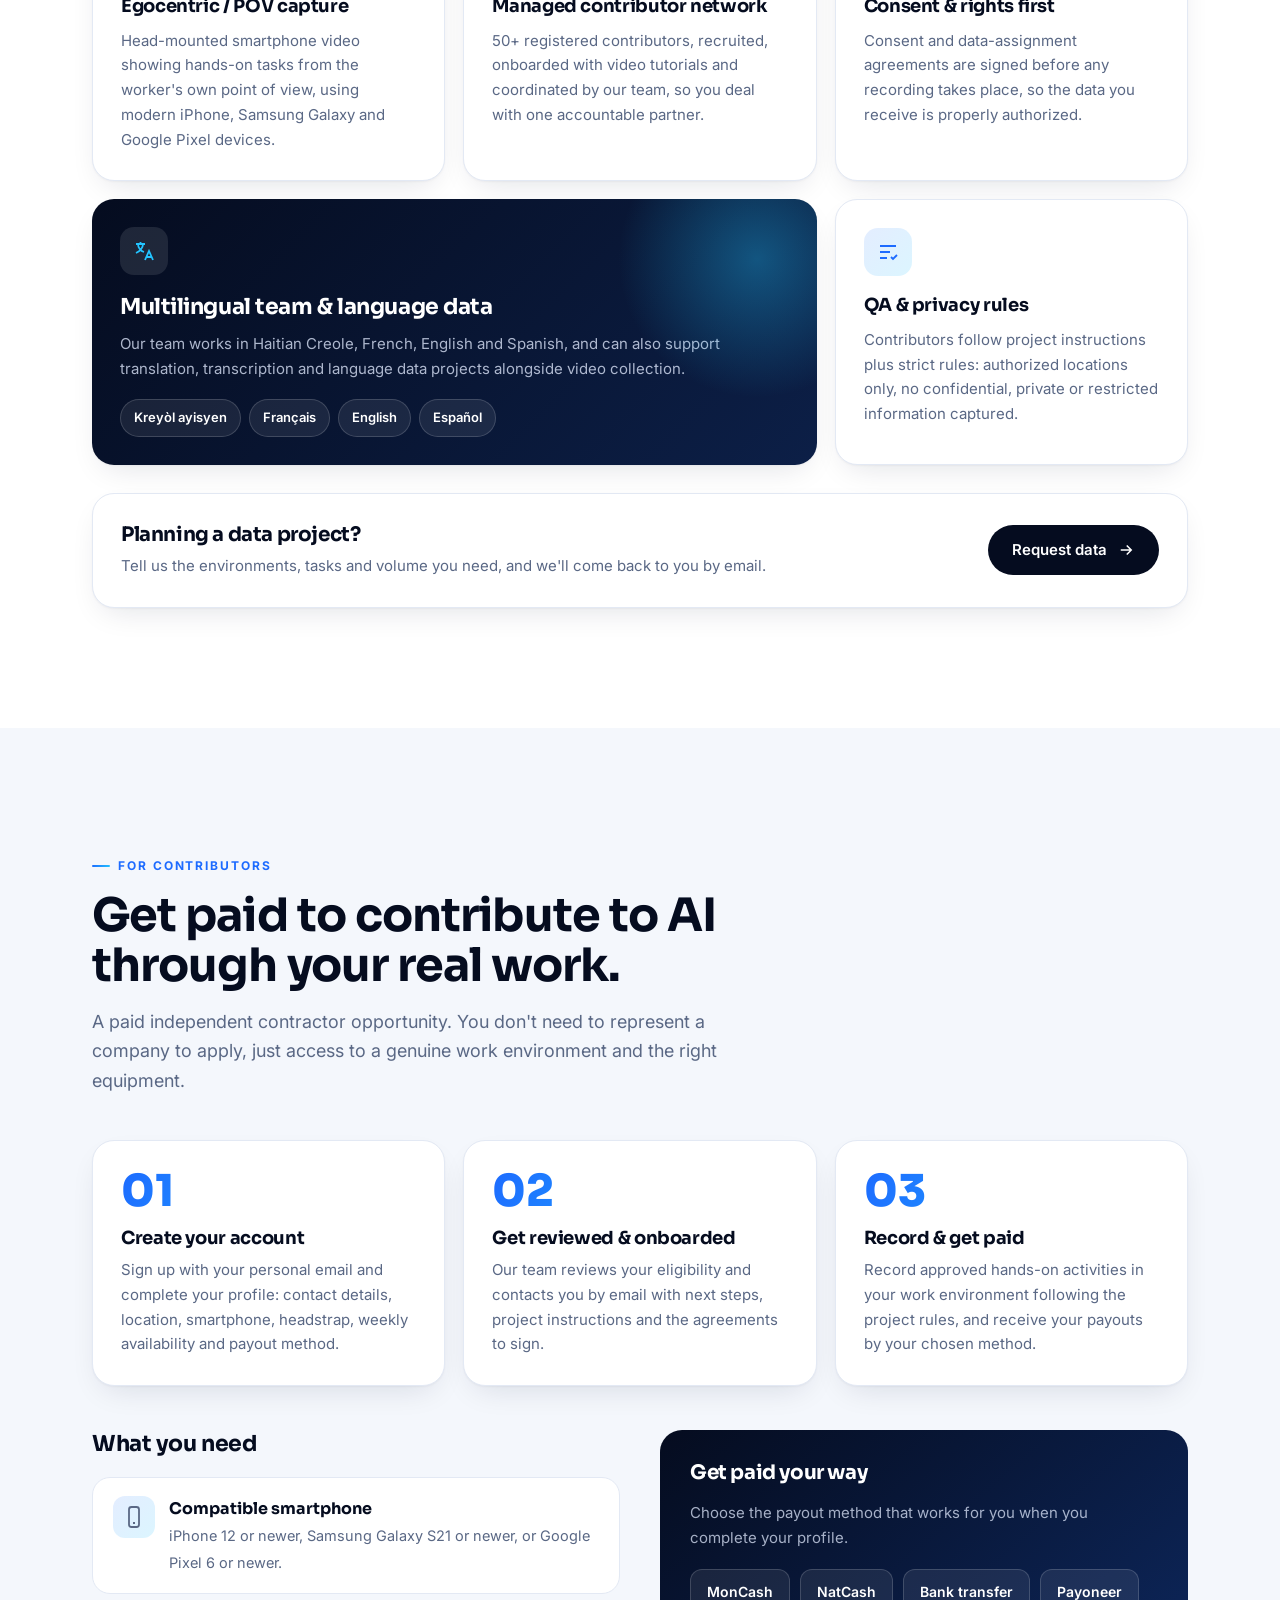
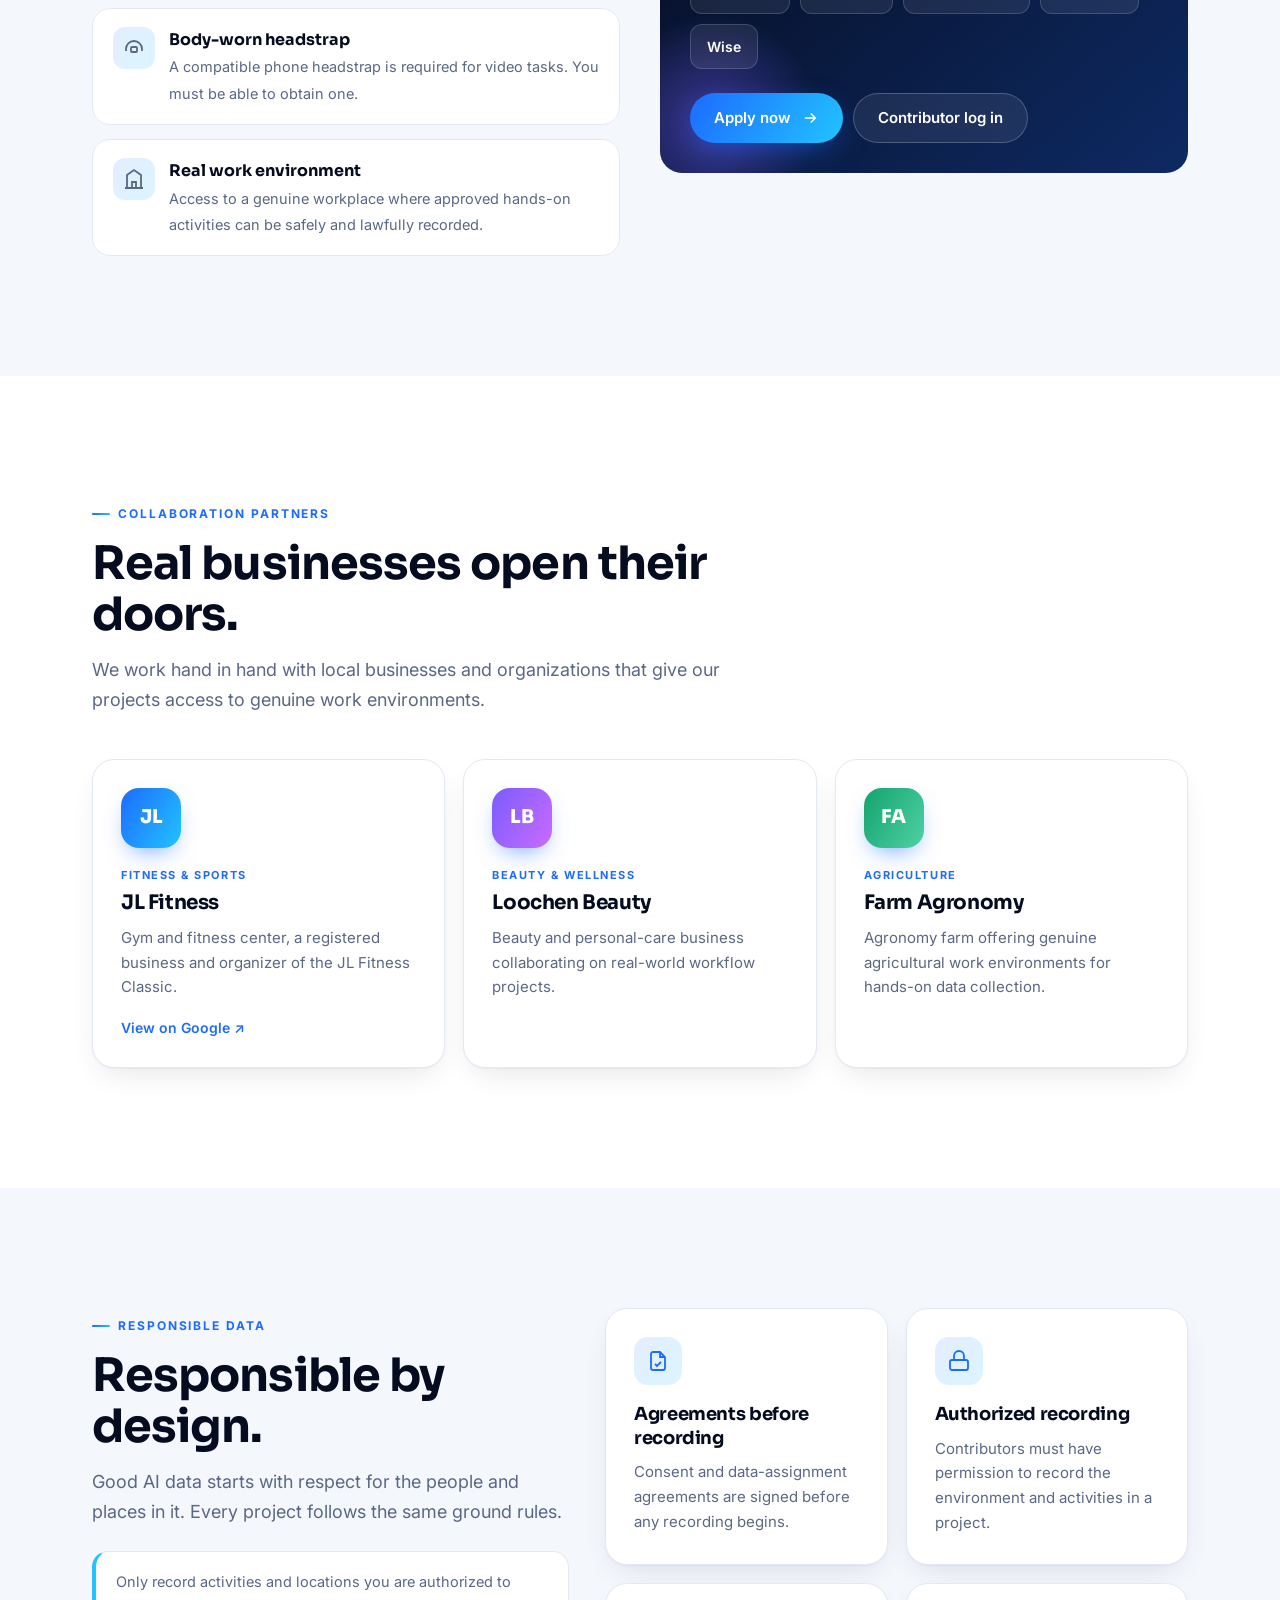
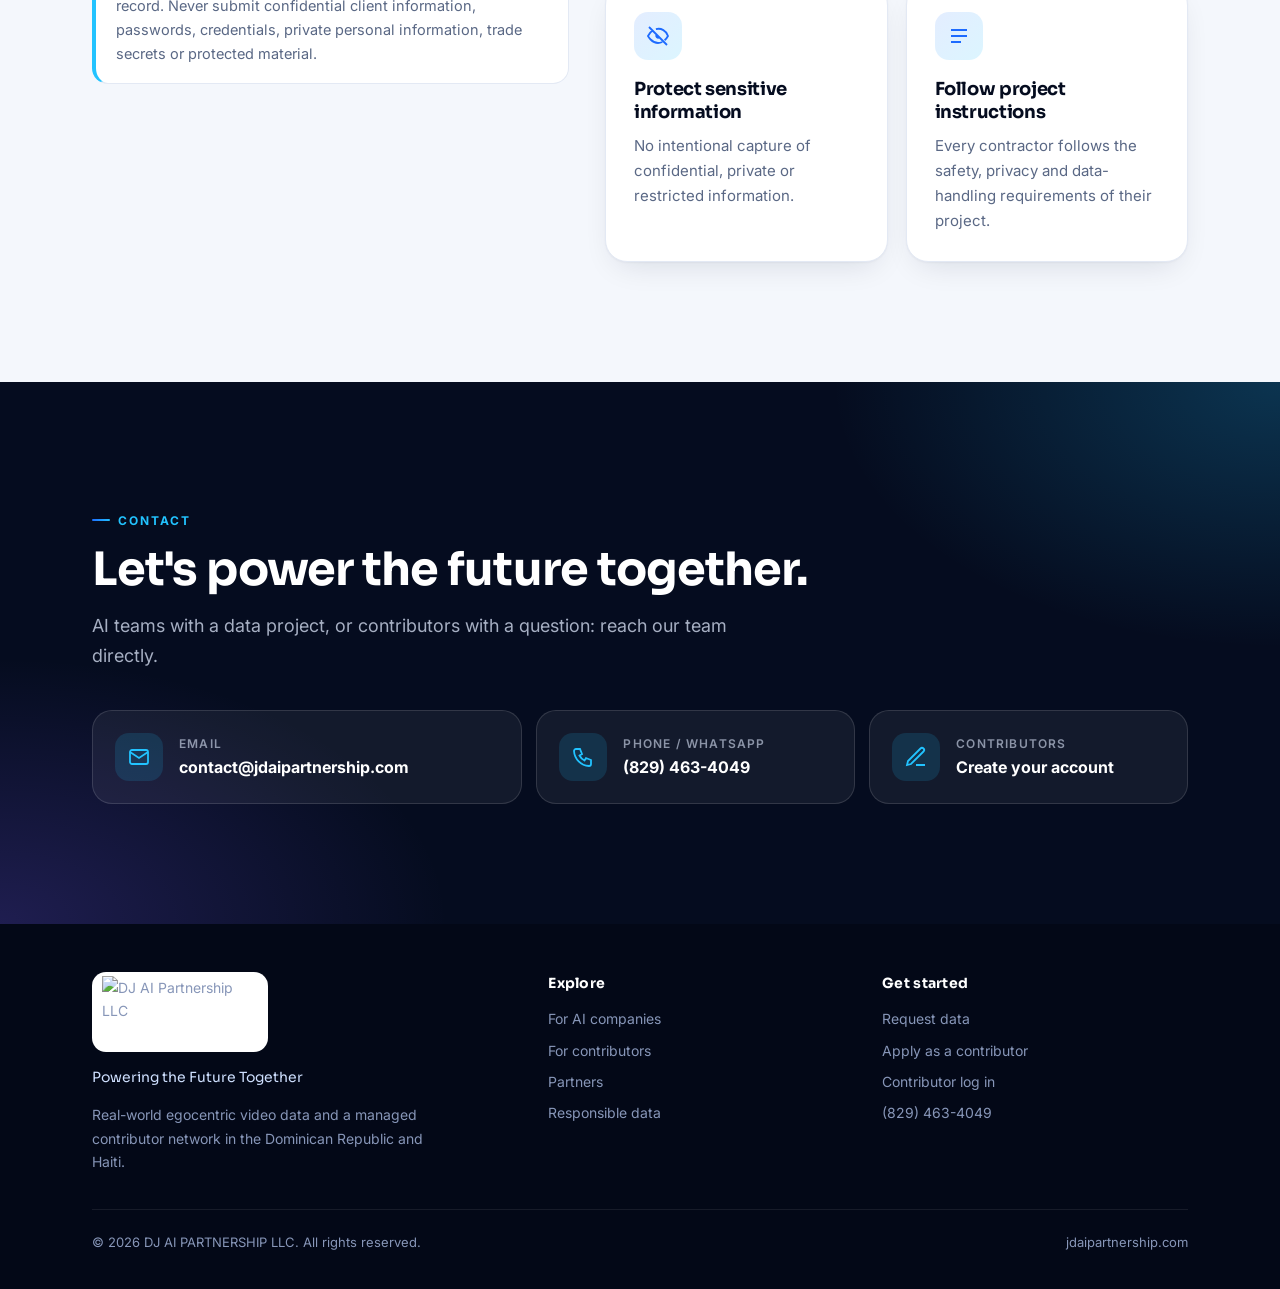
==== commit 5267b1ab: "Homepage revamp: dual B2B + contributor paths, premium design (draft)" ====
--- a/index.html
+++ b/index.html
@@ -1,115 +1,510 @@
 <!DOCTYPE html>
-<html lang="en"><head><meta charset="utf-8">
-<meta name="viewport" content="width=device-width, initial-scale=1">
-<title>DJ AI Partnership LLC – AI Data Collection Contractor Opportunities</title>
-<meta name="description" content="DJ AI Partnership LLC is a company recruiting independent contractors for real-world AI data collection projects. Official website: jdaipartnership.com.">
-<meta name="keywords" content="DJ AI Partnership LLC, DJ AI Partnership, AI data collection, independent contractors, AI training data">
+<html lang="en">
+<head>
+<meta charset="utf-8">
+<meta name="viewport" content="width=device-width, initial-scale=1, viewport-fit=cover">
+<title>DJ AI Partnership LLC – Egocentric POV Video Data for AI | Contributor Network</title>
+<meta name="description" content="DJ AI Partnership LLC collects first-person (egocentric/POV) video data in real work environments in the Dominican Republic and Haiti, with a managed contributor network and a multilingual team. AI companies: request data. Contributors: apply online.">
+<meta name="keywords" content="egocentric video data, POV video dataset, first-person video, AI training data, data collection Dominican Republic, data collection Haiti, Haitian Creole data, multilingual data, DJ AI Partnership LLC">
 <meta name="robots" content="index, follow">
+<meta name="theme-color" content="#050c1f">
 <link rel="canonical" href="https://jdaipartnership.com/">
 <link rel="icon" href="logo.png"><link rel="apple-touch-icon" href="logo.png">
-<meta property="og:type" content="website"><meta property="og:site_name" content="DJ AI Partnership LLC">
-<meta property="og:title" content="DJ AI Partnership LLC – Powering the Future Together">
-<meta property="og:description" content="Independent contractor opportunities supporting AI data collection and real-world workflow projects.">
-<meta property="og:url" content="https://jdaipartnership.com/"><meta property="og:image" content="https://jdaipartnership.com/logo.png">
+<meta property="og:type" content="website">
+<meta property="og:site_name" content="DJ AI Partnership LLC">
+<meta property="og:title" content="DJ AI Partnership LLC – Real-world POV video data for AI">
+<meta property="og:description" content="First-person video data from real gyms, salons, farms and trades in the Dominican Republic and Haiti. Managed contributor network, multilingual team, consent first.">
+<meta property="og:url" content="https://jdaipartnership.com/">
+<meta property="og:image" content="https://jdaipartnership.com/logo.png">
+<meta property="og:image:alt" content="DJ AI Partnership LLC – Powering the Future Together">
 <meta name="twitter:card" content="summary_large_image">
-<script type="application/ld+json">{"@context":"https://schema.org","@graph":[{"@type":"Organization","@id":"https://jdaipartnership.com/#org","name":"DJ AI Partnership LLC","alternateName":["DJ AI Partnership","DJ AI"],"url":"https://jdaipartnership.com/","logo":"https://jdaipartnership.com/logo.png","slogan":"Powering the Future Together","email":"contact@jdaipartnership.com","telephone":"+1-829-463-4049","contactPoint":{"@type":"ContactPoint","contactType":"customer support","email":"contact@jdaipartnership.com","telephone":"+1-829-463-4049"},"description":"DJ AI Partnership LLC is a company that recruits independent contractors for real-world AI data collection projects and collaborates with local businesses including JL Fitness, Loochen Beauty and Ferme Agronomie de L'UNIFA.","member":[{"@type":"Organization","name":"JL Fitness"},{"@type":"Organization","name":"Loochen Beauty"},{"@type":"Organization","name":"Ferme Agronomie de L'UNIFA"}]},{"@type":"WebSite","@id":"https://jdaipartnership.com/#site","url":"https://jdaipartnership.com/","name":"DJ AI Partnership LLC","publisher":{"@id":"https://jdaipartnership.com/#org"}}]}</script>
+<meta name="twitter:title" content="DJ AI Partnership LLC – Real-world POV video data for AI">
+<meta name="twitter:description" content="Egocentric video data from real work environments in the Dominican Republic and Haiti.">
+<meta name="twitter:image" content="https://jdaipartnership.com/logo.png">
+<link rel="preconnect" href="https://fonts.googleapis.com"><link rel="preconnect" href="https://fonts.gstatic.com" crossorigin>
+<link href="https://fonts.googleapis.com/css2?family=Inter:wght@400;500;600;700&family=Sora:wght@600;700;800&display=swap" rel="stylesheet">
+<script type="application/ld+json">{"@context":"https://schema.org","@graph":[{"@type":"Organization","@id":"https://jdaipartnership.com/#org","name":"DJ AI Partnership LLC","alternateName":["DJ AI Partnership","DJ AI"],"url":"https://jdaipartnership.com/","logo":"https://jdaipartnership.com/logo.png","slogan":"Powering the Future Together","email":"contact@jdaipartnership.com","telephone":"+1-829-463-4049","areaServed":["Dominican Republic","Haiti"],"knowsLanguage":["ht","fr","en","es"],"contactPoint":{"@type":"ContactPoint","contactType":"sales","email":"contact@jdaipartnership.com","telephone":"+1-829-463-4049","availableLanguage":["Haitian Creole","French","English","Spanish"]},"description":"DJ AI Partnership LLC collects egocentric (first-person) video data in real work environments in the Dominican Republic and Haiti through a managed contributor network, and supports translation, transcription and language data.","member":[{"@type":"Organization","name":"JL Fitness"},{"@type":"Organization","name":"Loochen Beauty"},{"@type":"Organization","name":"Farm Agronomy"}]},{"@type":"WebSite","@id":"https://jdaipartnership.com/#site","url":"https://jdaipartnership.com/","name":"DJ AI Partnership LLC","publisher":{"@id":"https://jdaipartnership.com/#org"}}]}</script>
 <style>
-:root{--navy:#061a40;--blue:#0b5fd6;--cyan:#12b5ff;--bg:#fff;--soft:#f3f7fd;--text:#1b2a45;--mut:#5b6b86;--line:#dbe5f4}
-*{box-sizing:border-box}html{scroll-behavior:smooth}
-body{margin:0;font-family:Inter,system-ui,Segoe UI,Arial,sans-serif;color:var(--text);background:var(--bg);line-height:1.6}
-a{text-decoration:none;color:inherit}.wrap{max-width:1100px;margin:0 auto;padding:0 22px}
-header{position:sticky;top:0;background:rgba(255,255,255,.94);backdrop-filter:blur(8px);border-bottom:1px solid var(--line);z-index:9}
-.nav{display:flex;align-items:center;justify-content:space-between;height:68px}
-.nav img{height:60px}.nav{height:78px}.nav nav{display:flex;gap:22px;align-items:center;font-size:14px;font-weight:600;color:var(--mut)}
-.btn{display:inline-block;background:linear-gradient(135deg,var(--blue),var(--cyan));color:#fff;padding:12px 24px;border-radius:999px;font-weight:700;box-shadow:0 8px 20px rgba(11,95,214,.25)}
-.btn.o{background:#fff;color:var(--blue);border:2px solid var(--blue);box-shadow:none}
-.hero{background:radial-gradient(circle at 80% 0,#dff1ff,transparent 55%),var(--soft);padding:72px 0}
-.hero .wrap{display:grid;grid-template-columns:1.1fr .9fr;gap:40px;align-items:center}
-.tag{font-size:12px;letter-spacing:.16em;font-weight:700;color:var(--blue);text-transform:uppercase}
-h1{font-size:clamp(36px,5.5vw,60px);line-height:1.08;color:var(--navy);margin:12px 0 18px}
-h1 span{background:linear-gradient(90deg,var(--blue),var(--cyan));-webkit-background-clip:text;color:transparent}
-h2{font-size:clamp(26px,3.5vw,38px);color:var(--navy);margin:8px 0 14px;line-height:1.15}
-.hero p{font-size:18px;color:var(--mut)}.cta{display:flex;gap:12px;flex-wrap:wrap;margin:26px 0}
-.checks{display:flex;gap:10px 22px;flex-wrap:wrap;font-weight:600;font-size:14px;color:var(--navy)}
-.hero img{width:100%;max-width:560px;margin:0 auto;display:block;background:#fff;border-radius:24px;padding:18px;filter:drop-shadow(0 20px 30px rgba(11,95,214,.18))}
-section{padding:72px 0}.alt{background:var(--soft)}
-.lead{max-width:720px;color:var(--mut);font-size:17px}
-.grid{display:grid;grid-template-columns:repeat(auto-fit,minmax(250px,1fr));gap:20px;margin-top:30px}
-.card{background:#fff;border:1px solid var(--line);border-radius:18px;padding:26px;box-shadow:0 6px 18px rgba(6,26,64,.05)}
-.card .n{font-weight:800;color:var(--cyan);font-size:14px;letter-spacing:.1em}
-.card h3{margin:6px 0;color:var(--navy);font-size:19px}.card p{margin:0;color:var(--mut);font-size:15px}
-.chips{display:flex;flex-wrap:wrap;gap:10px;margin:24px 0}
-.chips span{background:#fff;border:1px solid var(--line);padding:8px 16px;border-radius:999px;font-size:14px;font-weight:600;color:var(--blue)}
-.note{border-left:4px solid var(--cyan);background:#fff;padding:14px 18px;border-radius:8px;color:var(--mut);font-size:14px}
-.rate{background:linear-gradient(135deg,var(--navy),var(--blue));color:#fff;border-radius:22px;padding:40px;display:grid;grid-template-columns:auto 1fr;gap:34px;align-items:center}
-.rate b{font-size:56px;line-height:1}.rate small{display:block;opacity:.8;font-size:13px;letter-spacing:.1em;text-transform:uppercase;margin-bottom:6px}
-.rate p{margin:0;opacity:.92}
-.pc{text-align:center}.pc .ico{width:64px;height:64px;margin:0 auto 14px;border-radius:50%;background:linear-gradient(135deg,var(--blue),var(--cyan));color:#fff;display:grid;place-items:center;font-weight:800;font-size:20px}
-.pc small{color:var(--blue);font-weight:700;font-size:12px;letter-spacing:.1em;text-transform:uppercase}
-.apply{text-align:center;background:var(--navy);color:#fff}.apply h2{color:#fff}.apply p{color:#b9c8e6;max-width:640px;margin:0 auto 26px}
-footer{background:#030f26;color:#8da0c4;padding:34px 0;font-size:13px;text-align:center}footer img{height:90px;background:#fff;border-radius:12px;padding:6px 14px;margin-bottom:14px}
-.ct a.card{display:block;text-align:center}.ct .ico{width:56px;height:56px;margin:0 auto 12px;border-radius:50%;background:linear-gradient(135deg,var(--blue),var(--cyan));color:#fff;display:grid;place-items:center;font-size:24px}.ct h3{margin:4px 0}.ct p{color:var(--blue);font-weight:700;word-break:break-word}
-@media(max-width:800px){.hero .wrap,.rate{grid-template-columns:1fr}.nav nav a:not(.btn){display:none}.rate{padding:28px}}
-</style></head><body>
-<header><div class="wrap nav"><a href="#top"><img src="logo.png" alt="DJ AI Partnership LLC"></a>
-<nav><a href="#opportunity">Opportunity</a><a href="#requirements">Requirements</a><a href="#partners">Partners</a><a href="#contact">Contact</a><a href="apply.html?mode=login">Log in</a><a class="btn" href="apply.html">Apply Now</a></nav></div></header>
+:root{
+  --ink:#050c1f;--ink2:#0a1733;--navy:#0c1f47;--blue:#1d6bff;--cyan:#22c3ff;--violet:#7b5cff;
+  --bg:#ffffff;--soft:#f4f7fc;--text:#14213d;--mut:#5a6885;--line:#e3e9f4;
+  --r:22px;--shadow:0 1px 2px rgba(10,23,51,.04),0 12px 32px -12px rgba(10,23,51,.14);
+  --grad:linear-gradient(120deg,var(--blue),var(--cyan));
+  --fh:"Sora",Inter,system-ui,sans-serif;--fb:Inter,system-ui,-apple-system,"Segoe UI",Roboto,Arial,sans-serif;
+}
+*{box-sizing:border-box}html{scroll-behavior:smooth;-webkit-text-size-adjust:100%}
+body{margin:0;font-family:var(--fb);color:var(--text);background:var(--bg);line-height:1.65;font-size:16px;-webkit-font-smoothing:antialiased}
+a{color:inherit;text-decoration:none}img{max-width:100%;display:block}
+.wrap{max-width:1160px;margin:0 auto;padding:0 20px}
+h1,h2,h3{font-family:var(--fh);letter-spacing:-.02em;margin:0}
+h2{font-size:clamp(28px,4.4vw,46px);line-height:1.1;color:var(--ink)}
+h3{font-size:18px;line-height:1.3;color:var(--ink)}
+.eyebrow{display:inline-flex;align-items:center;gap:8px;font-size:12px;font-weight:700;letter-spacing:.16em;text-transform:uppercase;color:var(--blue)}
+.eyebrow::before{content:"";width:18px;height:2px;border-radius:2px;background:var(--grad)}
+.lead{font-size:clamp(16px,1.6vw,18px);color:var(--mut);max-width:660px;margin:16px 0 0}
+.grad-text{background:linear-gradient(100deg,#7fd7ff,#ffffff 45%,#9fb8ff);-webkit-background-clip:text;background-clip:text;color:transparent}
+
+/* buttons */
+.btn{display:inline-flex;align-items:center;justify-content:center;gap:10px;min-height:50px;padding:0 24px;border-radius:999px;font-weight:600;font-size:15px;transition:transform .25s ease,box-shadow .25s ease,background .25s;white-space:nowrap}
+.btn svg{width:18px;height:18px;transition:transform .25s}
+.btn:hover svg{transform:translateX(3px)}
+.btn-primary{background:var(--grad);color:#fff;box-shadow:0 10px 30px -8px rgba(29,107,255,.6)}
+.btn-primary:hover{transform:translateY(-2px);box-shadow:0 16px 36px -10px rgba(29,107,255,.7)}
+.btn-ghost{background:rgba(255,255,255,.08);color:#fff;border:1px solid rgba(255,255,255,.22);backdrop-filter:blur(8px)}
+.btn-ghost:hover{background:rgba(255,255,255,.16);transform:translateY(-2px)}
+.btn-dark{background:var(--ink);color:#fff}.btn-dark:hover{transform:translateY(-2px);background:var(--navy)}
+.btn-line{border:1.5px solid var(--line);color:var(--ink);background:#fff}.btn-line:hover{border-color:var(--blue);color:var(--blue)}
+
+/* header */
+header{position:fixed;inset:0 0 auto;z-index:50;transition:background .3s,box-shadow .3s,border-color .3s;border-bottom:1px solid transparent}
+header.scrolled{background:rgba(255,255,255,.86);backdrop-filter:saturate(1.6) blur(14px);-webkit-backdrop-filter:saturate(1.6) blur(14px);border-color:var(--line)}
+.nav{display:flex;align-items:center;justify-content:space-between;height:72px;gap:16px}
+.brand{display:flex;align-items:center;background:#fff;border-radius:14px;padding:4px 10px;box-shadow:0 4px 16px rgba(0,0,0,.12)}
+.brand img{height:50px;width:108px;object-fit:cover;object-position:50% 48%}
+.nav-links{display:none;gap:28px;font-size:14px;font-weight:500;color:rgba(255,255,255,.82)}
+header.scrolled .nav-links{color:var(--mut)}
+.nav-links a:hover{color:var(--cyan)}
+.nav-cta{display:flex;align-items:center;gap:8px}
+.nav-cta .login{font-size:14px;font-weight:600;color:#fff;padding:10px 12px}
+header.scrolled .nav-cta .login{color:var(--ink)}
+.nav-cta .btn{min-height:42px;padding:0 18px;font-size:14px}
+
+/* hero */
+.hero{position:relative;overflow:hidden;background:var(--ink);color:#fff;padding:128px 0 72px;isolation:isolate}
+.hero::before{content:"";position:absolute;inset:0;z-index:-2;
+  background:radial-gradient(60% 50% at 85% 10%,rgba(34,195,255,.28),transparent 70%),
+             radial-gradient(50% 60% at 0% 100%,rgba(123,92,255,.28),transparent 70%),
+             radial-gradient(40% 40% at 50% 50%,rgba(29,107,255,.18),transparent 70%)}
+.hero::after{content:"";position:absolute;inset:0;z-index:-1;opacity:.35;
+  background-image:linear-gradient(rgba(255,255,255,.06) 1px,transparent 1px),linear-gradient(90deg,rgba(255,255,255,.06) 1px,transparent 1px);
+  background-size:56px 56px;mask-image:radial-gradient(70% 60% at 50% 40%,#000,transparent)}
+.orb{position:absolute;border-radius:50%;filter:blur(60px);z-index:-1;animation:float 14s ease-in-out infinite}
+.orb.a{width:340px;height:340px;background:#1d6bff;opacity:.35;top:-80px;right:-60px}
+.orb.b{width:260px;height:260px;background:#7b5cff;opacity:.3;bottom:-60px;left:-80px;animation-delay:-6s}
+@keyframes float{0%,100%{transform:translate(0,0)}50%{transform:translate(30px,40px)}}
+.hero-grid{display:grid;gap:48px;align-items:center}
+.pill{display:inline-flex;align-items:center;gap:10px;padding:7px 14px 7px 8px;border-radius:999px;background:rgba(255,255,255,.07);border:1px solid rgba(255,255,255,.14);font-size:13px;color:rgba(255,255,255,.85)}
+.pill b{background:var(--grad);color:#fff;font-size:11px;letter-spacing:.08em;padding:3px 9px;border-radius:999px;text-transform:uppercase}
+.hero h1{font-size:clamp(38px,6.2vw,66px);line-height:1.02;margin:22px 0 20px;font-weight:800}
+.hero p.sub{font-size:clamp(16px,1.8vw,19px);color:rgba(220,230,250,.82);max-width:560px;margin:0}
+.paths{display:grid;gap:14px;margin-top:34px}
+.path{position:relative;display:block;padding:20px 22px;border-radius:20px;background:rgba(255,255,255,.06);border:1px solid rgba(255,255,255,.13);backdrop-filter:blur(10px);transition:transform .3s,border-color .3s,background .3s}
+.path:hover{transform:translateY(-3px);border-color:rgba(34,195,255,.6);background:rgba(255,255,255,.09)}
+.path small{font-size:11px;letter-spacing:.14em;text-transform:uppercase;color:var(--cyan);font-weight:700}
+.path h3{color:#fff;font-size:19px;margin:6px 0 4px}
+.path p{margin:0 0 14px;font-size:14px;color:rgba(220,230,250,.72)}
+.path .go{display:inline-flex;align-items:center;gap:8px;font-weight:600;font-size:14px}
+.path .go svg{width:16px;height:16px;transition:transform .25s}.path:hover .go svg{transform:translateX(4px)}
+.path.primary{background:linear-gradient(135deg,rgba(29,107,255,.35),rgba(34,195,255,.18));border-color:rgba(34,195,255,.45)}
+.trust{display:flex;flex-wrap:wrap;gap:8px 20px;margin-top:28px;font-size:13px;color:rgba(220,230,250,.7)}
+.trust span{display:inline-flex;align-items:center;gap:7px}
+.trust i{width:6px;height:6px;border-radius:50%;background:var(--cyan);box-shadow:0 0 10px var(--cyan)}
+
+/* POV viewfinder visual */
+.visual{position:relative;max-width:440px;margin:0 auto;width:100%}
+.vf{position:relative;aspect-ratio:4/5;border-radius:28px;overflow:hidden;border:1px solid rgba(255,255,255,.16);
+  background:linear-gradient(160deg,#10275a 0%,#0a1838 55%,#061029 100%);box-shadow:0 40px 80px -30px rgba(0,0,0,.7),0 0 0 8px rgba(255,255,255,.03)}
+.vf .scene{position:absolute;inset:0;opacity:0;transition:opacity 1.2s ease}
+.vf .scene.on{opacity:1}
+.scene .glow{position:absolute;inset:0}
+.vf .corner{position:absolute;width:26px;height:26px;border:2px solid rgba(255,255,255,.85)}
+.vf .tl{top:18px;left:18px;border-right:0;border-bottom:0;border-radius:8px 0 0 0}
+.vf .tr{top:18px;right:18px;border-left:0;border-bottom:0;border-radius:0 8px 0 0}
+.vf .bl{bottom:18px;left:18px;border-right:0;border-top:0;border-radius:0 0 0 8px}
+.vf .br{bottom:18px;right:18px;border-left:0;border-top:0;border-radius:0 0 8px 0}
+.vf .hud{position:absolute;top:26px;left:56px;right:56px;display:flex;justify-content:space-between;font:600 11px/1 var(--fb);letter-spacing:.12em;color:#fff}
+.rec{display:inline-flex;align-items:center;gap:7px}.rec i{width:9px;height:9px;border-radius:50%;background:#ff3b5c;animation:pulse 1.4s infinite}
+@keyframes pulse{0%,100%{opacity:1;box-shadow:0 0 0 0 rgba(255,59,92,.6)}50%{opacity:.5;box-shadow:0 0 0 6px rgba(255,59,92,0)}}
+.vf .scan{position:absolute;left:0;right:0;height:30%;background:linear-gradient(180deg,transparent,rgba(34,195,255,.10),transparent);animation:scan 5s linear infinite}
+@keyframes scan{from{top:-30%}to{top:100%}}
+.vf .label{position:absolute;left:18px;right:18px;bottom:18px;margin:0 22px 26px;padding:12px 14px;border-radius:14px;background:rgba(5,12,31,.55);border:1px solid rgba(255,255,255,.14);backdrop-filter:blur(10px);display:flex;align-items:center;justify-content:space-between;gap:10px;font-size:13px}
+.vf .label b{font-family:var(--fh);font-size:15px}
+.vf .label span{color:rgba(220,230,250,.7);font-size:12px}
+.chip-float{position:absolute;padding:10px 14px;border-radius:14px;background:#fff;color:var(--ink);font-size:12.5px;font-weight:600;box-shadow:0 18px 40px -12px rgba(0,0,0,.45);display:flex;align-items:center;gap:8px;animation:bob 6s ease-in-out infinite}
+.chip-float em{font-style:normal;width:26px;height:26px;border-radius:8px;display:grid;place-items:center;background:var(--grad);color:#fff;font-size:13px}
+.chip-float.c1{top:12%;left:-14px}.chip-float.c2{bottom:22%;right:-14px;animation-delay:-3s}
+@keyframes bob{0%,100%{transform:translateY(0)}50%{transform:translateY(-10px)}}
+
+/* stats strip */
+.stats{display:grid;grid-template-columns:repeat(2,1fr);gap:1px;margin-top:64px;border-radius:20px;overflow:hidden;background:rgba(255,255,255,.12);border:1px solid rgba(255,255,255,.12)}
+.stat{background:rgba(5,12,31,.6);padding:22px 18px;backdrop-filter:blur(8px)}
+.stat b{display:block;font-family:var(--fh);font-size:clamp(26px,3.6vw,36px);line-height:1;background:linear-gradient(100deg,#fff,#9fdcff);-webkit-background-clip:text;background-clip:text;color:transparent}
+.stat span{display:block;margin-top:8px;font-size:13px;color:rgba(220,230,250,.7)}
+
+/* sections */
+section{padding:88px 0;position:relative}
+.soft{background:var(--soft)}
+.head{max-width:720px}
+.grid{display:grid;gap:18px;margin-top:44px}
+.card{position:relative;background:#fff;border:1px solid var(--line);border-radius:var(--r);padding:28px;box-shadow:var(--shadow);transition:transform .35s ease,box-shadow .35s ease,border-color .35s}
+.card:hover{transform:translateY(-4px);box-shadow:0 1px 2px rgba(10,23,51,.04),0 24px 48px -20px rgba(10,23,51,.25);border-color:#cfdcf2}
+.card p{margin:10px 0 0;color:var(--mut);font-size:15px}
+.ico{width:48px;height:48px;border-radius:14px;display:grid;place-items:center;background:linear-gradient(135deg,rgba(29,107,255,.12),rgba(34,195,255,.16));color:var(--blue);margin-bottom:18px}
+.ico svg{width:24px;height:24px}
+
+/* B2B */
+.b2b-top{display:grid;gap:36px;align-items:end}
+.envs{display:flex;flex-wrap:wrap;gap:10px;margin-top:26px}
+.envs span{display:inline-flex;align-items:center;gap:8px;padding:10px 16px;border-radius:999px;background:#fff;border:1px solid var(--line);font-weight:600;font-size:14px;color:var(--ink);box-shadow:var(--shadow)}
+.feature{grid-column:1/-1;background:linear-gradient(135deg,var(--ink) 0%,var(--navy) 100%);color:#fff;border:0;overflow:hidden}
+.feature::after{content:"";position:absolute;right:-80px;top:-80px;width:280px;height:280px;border-radius:50%;background:radial-gradient(circle,rgba(34,195,255,.35),transparent 70%)}
+.feature h3{color:#fff;font-size:22px}.feature p{color:rgba(220,230,250,.78)}
+.feature .ico{background:rgba(255,255,255,.1);color:var(--cyan)}
+.langs{display:flex;flex-wrap:wrap;gap:8px;margin-top:18px;position:relative;z-index:1}
+.langs span{padding:7px 13px;border-radius:999px;background:rgba(255,255,255,.08);border:1px solid rgba(255,255,255,.16);font-size:13px;font-weight:600}
+.cta-band{margin-top:28px;display:flex;flex-direction:column;gap:18px;align-items:flex-start;justify-content:space-between;padding:28px;border-radius:var(--r);background:#fff;border:1px solid var(--line);box-shadow:var(--shadow)}
+.cta-band h3{font-size:20px}.cta-band p{margin:6px 0 0;color:var(--mut);font-size:15px}
+
+/* contributors */
+.steps{counter-reset:s;display:grid;gap:18px;margin-top:44px}
+.step{position:relative;padding:28px;border-radius:var(--r);background:#fff;border:1px solid var(--line);box-shadow:var(--shadow)}
+.step::before{counter-increment:s;content:"0" counter(s);font-family:var(--fh);font-weight:800;font-size:44px;line-height:1;background:var(--grad);-webkit-background-clip:text;background-clip:text;color:transparent;display:block;margin-bottom:14px}
+.step p{margin:8px 0 0;color:var(--mut);font-size:15px}
+.req-list{list-style:none;padding:0;margin:0;display:grid;gap:14px}
+.req-list li{display:flex;gap:14px;align-items:flex-start;padding:18px 20px;border-radius:18px;background:#fff;border:1px solid var(--line)}
+.req-list li .ico{margin:0;flex:none;width:42px;height:42px;border-radius:12px}
+.req-list b{display:block;color:var(--ink);font-family:var(--fh);font-size:16px}
+.req-list span{color:var(--mut);font-size:14.5px}
+.contrib-grid{display:grid;gap:40px;margin-top:44px}
+.payout{border-radius:var(--r);padding:30px;background:linear-gradient(140deg,var(--ink),#0e2a63);color:#fff;position:relative;overflow:hidden}
+.payout::before{content:"";position:absolute;left:-60px;bottom:-60px;width:220px;height:220px;border-radius:50%;background:radial-gradient(circle,rgba(123,92,255,.45),transparent 70%)}
+.payout h3{color:#fff;font-size:20px;position:relative}
+.payout p{color:rgba(220,230,250,.75);font-size:15px;position:relative}
+.pay{display:flex;flex-wrap:wrap;gap:10px;margin:18px 0 24px;position:relative}
+.pay span{padding:10px 16px;border-radius:12px;background:rgba(255,255,255,.08);border:1px solid rgba(255,255,255,.16);font-weight:600;font-size:14px}
+.payout .row{display:flex;flex-wrap:wrap;gap:10px;position:relative}
+
+/* partners */
+.partner{display:flex;flex-direction:column}
+.partner .mono{width:60px;height:60px;border-radius:18px;display:grid;place-items:center;font-family:var(--fh);font-weight:800;font-size:19px;color:#fff;background:var(--grad);margin-bottom:18px;box-shadow:0 10px 24px -10px rgba(29,107,255,.7)}
+.partner small{font-size:11px;font-weight:700;letter-spacing:.14em;text-transform:uppercase;color:var(--blue)}
+.partner h3{margin-top:6px;font-size:20px}
+.partner .ext{margin-top:auto;padding-top:16px;font-size:14px;font-weight:600;color:var(--blue);display:inline-flex;gap:6px;align-items:center}
+
+/* privacy */
+.privacy-wrap{display:grid;gap:36px}
+.note{margin-top:24px;padding:18px 20px;border-radius:16px;background:#fff;border:1px solid var(--line);border-left:4px solid var(--cyan);color:var(--mut);font-size:14.5px}
+
+/* contact */
+.contact{background:var(--ink);color:#fff;overflow:hidden;isolation:isolate}
+.contact::before{content:"";position:absolute;inset:0;z-index:-1;background:radial-gradient(50% 70% at 100% 0,rgba(34,195,255,.22),transparent 70%),radial-gradient(50% 70% at 0 100%,rgba(123,92,255,.22),transparent 70%)}
+.contact h2{color:#fff}.contact .lead{color:rgba(220,230,250,.75)}.contact .eyebrow{color:var(--cyan)}
+.cgrid{display:grid;gap:14px;margin-top:40px}
+.cc{display:flex;align-items:center;gap:16px;padding:22px;border-radius:20px;background:rgba(255,255,255,.06);border:1px solid rgba(255,255,255,.13);transition:transform .3s,border-color .3s,background .3s}
+.cc:hover{transform:translateY(-3px);border-color:rgba(34,195,255,.55);background:rgba(255,255,255,.09)}
+.cc .ico{margin:0;background:rgba(34,195,255,.14);color:var(--cyan);flex:none}
+.cc small{display:block;font-size:12px;letter-spacing:.1em;text-transform:uppercase;color:rgba(220,230,250,.6);font-weight:600}
+.cc b{display:block;font-size:clamp(14px,3.9vw,16px);overflow-wrap:anywhere}
+
+footer{background:#030817;color:#8796b8;padding:48px 0 36px;font-size:14px}
+.fgrid{display:grid;gap:28px}
+footer .brand{display:inline-flex;box-shadow:none}
+footer .brand img{height:72px;width:156px}
+footer h4{margin:0 0 12px;color:#fff;font-family:var(--fh);font-size:14px;letter-spacing:.02em}
+footer ul{list-style:none;padding:0;margin:0;display:grid;gap:8px}
+footer a:hover{color:#fff}
+.legal{margin-top:36px;padding-top:22px;border-top:1px solid rgba(255,255,255,.08);display:flex;flex-wrap:wrap;gap:8px 20px;justify-content:space-between;font-size:13px}
+.motto{font-family:var(--fh);color:#cfe0ff;margin-top:14px}
+
+/* reveal */
+.reveal{opacity:0;transform:translateY(22px);transition:opacity .8s cubic-bezier(.2,.7,.2,1),transform .8s cubic-bezier(.2,.7,.2,1)}
+.reveal.in{opacity:1;transform:none}
+.d1{transition-delay:.08s}.d2{transition-delay:.16s}.d3{transition-delay:.24s}
+
+@media(min-width:640px){
+  .paths{grid-template-columns:1fr 1fr}
+  .stats{grid-template-columns:repeat(4,1fr)}
+  .grid.g2,.grid.g3{grid-template-columns:1fr 1fr}
+  .cgrid{grid-template-columns:1fr 1fr}
+  .cta-band{flex-direction:row;align-items:center}
+  .fgrid{grid-template-columns:1.4fr 1fr 1fr}
+}
+@media(min-width:960px){
+  .wrap{padding:0 32px}
+  section{padding:120px 0}
+  .nav-links{display:flex}
+  .hero{padding:150px 0 90px}
+  .hero-grid{grid-template-columns:1.15fr .85fr;gap:64px}
+  .grid.g3{grid-template-columns:repeat(3,1fr)}
+  .grid.g4{grid-template-columns:repeat(4,1fr)}
+  .feature{grid-column:span 2}
+  .b2b-top{grid-template-columns:1.2fr .8fr}
+  .steps{grid-template-columns:repeat(3,1fr)}
+  .contrib-grid{grid-template-columns:1fr 1fr;align-items:start}
+  .privacy-wrap{grid-template-columns:.9fr 1.1fr;align-items:start}
+  .cgrid{grid-template-columns:1.35fr 1fr 1fr}
+  .chip-float.c1{left:-40px}.chip-float.c2{right:-36px}
+}
+@media(max-width:420px){.nav-cta .login{display:none}}
+@media(prefers-reduced-motion:reduce){*,*::before,*::after{animation:none!important;transition:none!important;scroll-behavior:auto!important}.reveal{opacity:1;transform:none}}
+</style>
+</head>
+<body>
+
+<header id="hdr">
+  <div class="wrap nav">
+    <a class="brand" href="#top" aria-label="DJ AI Partnership LLC home"><img src="logo.png" alt="DJ AI Partnership LLC" width="66" height="44"></a>
+    <nav class="nav-links" aria-label="Main">
+      <a href="#ai-companies">For AI companies</a>
+      <a href="#contributors">For contributors</a>
+      <a href="#partners">Partners</a>
+      <a href="#privacy">Responsible data</a>
+      <a href="#contact">Contact</a>
+    </nav>
+    <div class="nav-cta">
+      <a class="login" href="apply.html?mode=login">Log in</a>
+      <a class="btn btn-primary" href="apply.html">Apply</a>
+    </div>
+  </div>
+</header>
 
 <main id="top">
-<div class="hero"><div class="wrap"><div>
-<div class="tag">DJ AI Partnership LLC · Contractor Opportunity</div>
-<h1>Real-world expertise.<br><span>Better AI.</span></h1>
-<p>We recruit independent contractors for real-world AI data collection projects, using a compatible smartphone and a body-worn phone headstrap.</p>
-<div class="cta"><a class="btn" href="apply.html">Apply Now</a><a class="btn o" href="#opportunity">Learn More</a></div>
-<div class="checks"><span>✓ Paid contractor opportunity</span><span>✓ Smartphone required</span><span>✓ Headstrap required</span><span>✓ Application required</span></div>
-</div><div><img src="logo.png" alt="DJ AI Partnership LLC logo – Powering the future together"></div></div></div>
-
-<section><div class="wrap"><div class="tag">About</div><h2>What is DJ AI Partnership LLC?</h2>
-<p class="lead"><strong>DJ AI Partnership LLC</strong> is a limited liability company working at the intersection of artificial intelligence and real-world work. It recruits independent contractors for AI data collection projects, and partners with local businesses — JL Fitness, Loochen Beauty and Farm Agronomy — to give AI better, real-world data. Motto: <em>Powering the Future Together</em>.</p></div></section>
-
-<section id="opportunity" class="alt"><div class="wrap">
-<div class="tag">01 · The Opportunity</div><h2>Contribute to AI through real-world work.</h2>
-<p class="lead">We are looking for individuals who can access a genuine work environment and record approved real-world manual activities for AI data collection projects. This opportunity is designed for independent contractors and individual participants — you do not need to represent a company to apply.</p></div></section>
-
-<section id="requirements"><div class="wrap">
-<div class="tag">02 · What You Need</div><h2>Three simple requirements.</h2>
-<div class="grid">
-<div class="card"><div class="n">01</div><h3>Compatible smartphone</h3><p>iPhone 12 or newer, Samsung Galaxy S21 or newer, or Google Pixel 6 or newer.</p></div>
-<div class="card"><div class="n">02</div><h3>Required headstrap</h3><p>A compatible body-worn phone/headstrap is required for applicable video collection tasks. Applicants must be able to obtain one.</p></div>
-<div class="card"><div class="n">03</div><h3>Real work environment</h3><p>Access to a genuine work environment where approved hands-on activities can be safely and lawfully recorded.</p></div></div></div></section>
-
-<section class="alt"><div class="wrap">
-<div class="tag">03 · Project Activities</div><h2>Real work. Real environments. Data for better AI.</h2>
-<div class="chips"><span>Manual activities</span><span>Commercial environments</span><span>Hands-on workflows</span><span>Video data collection</span><span>Task demonstrations</span><span>AI training data</span></div>
-<div class="note">Only record activities and locations you are authorized to record. Never submit confidential client information, passwords, credentials, private personal information, trade secrets, or protected material.</div></div></section>
-
-<section id="partners" class="alt"><div class="wrap">
-<div class="tag">04 · Collaborations</div><h2>Our collaboration partners.</h2>
-<p class="lead">DJ AI Partnership LLC works hand in hand with local businesses and organizations to open real work environments to AI data collection projects.</p>
-<div class="grid">
-<a class="card pc" href="https://share.google/9NybcSvLrijPVH9MP" target="_blank" rel="noopener"><div class="ico">JL</div><small>Fitness &amp; Sports</small><h3>JL Fitness</h3><p>Gym and fitness center — a registered business and organizer of the JL Fitness Classic.</p></a>
-<div class="card pc"><div class="ico">LB</div><small>Beauty &amp; Wellness</small><h3>Loochen Beauty</h3><p>Beauty and personal-care business collaborating on real-world workflow projects.</p></div>
-<div class="card pc"><div class="ico">FA</div><small>Agriculture</small><h3>Farm Agronomy</h3><p>Agronomy farm offering genuine agricultural work environments for hands-on data collection.</p></div></div></div></section>
-
-<section><div class="wrap">
-<div class="tag">05 · Privacy &amp; Safety</div><h2>Responsible by design.</h2>
-<div class="grid">
-<div class="card"><h3>Authorized recording</h3><p>Participants must have permission to record the environment and activities included in a project.</p></div>
-<div class="card"><h3>Protect sensitive information</h3><p>Do not intentionally capture confidential, private or restricted information.</p></div>
-<div class="card"><h3>Follow project instructions</h3><p>All contractors must follow the safety, privacy and data-handling requirements provided for their project.</p></div></div></div></section>
-
-<section id="contact" class="alt"><div class="wrap ct">
-<div class="tag">Contact</div><h2>Contact us.</h2>
-<p class="lead">Questions about DJ AI Partnership LLC or our contractor opportunities? Reach our team directly.</p>
-<div class="grid">
-<a class="card" href="mailto:contact@jdaipartnership.com"><div class="ico">✉</div><h3>Email</h3><p>contact@jdaipartnership.com</p></a>
-<a class="card" href="tel:+18294634049"><div class="ico">☎</div><h3>Phone / WhatsApp</h3><p>(829) 463-4049</p></a>
-<a class="card" href="apply.html"><div class="ico">✎</div><h3>Apply online</h3><p>Create your contractor account</p></a></div></div></section>
-
-<section class="apply"><div class="wrap">
-<div class="tag" style="color:var(--cyan)">06 · Application</div><h2>Ready to apply?</h2>
-<p>Create your account with your personal email, then complete your profile: contact information, location, smartphone, headstrap, weekly availability and payout method (MonCash, NatCash, bank transfer, Payoneer or Wise). Our team will contact you by email about eligibility and next steps.</p>
-<a class="btn" href="apply.html">Create Your Account</a>
-<p style="font-size:13px;margin-top:22px">By applying, you confirm that your information is accurate and that you will only submit materials you are authorized to share.</p></div></section>
+
+<!-- HERO -->
+<section class="hero" aria-labelledby="hero-title">
+  <div class="orb a"></div><div class="orb b"></div>
+  <div class="wrap">
+    <div class="hero-grid">
+      <div>
+        <div class="pill reveal"><b>POV data</b> Dominican Republic &amp; Haiti</div>
+        <h1 id="hero-title" class="reveal d1">Real-world work,<br><span class="grad-text">captured for better AI.</span></h1>
+        <p class="sub reveal d2">DJ AI Partnership LLC collects first-person video data in genuine work environments, through a managed network of trained contributors wearing a smartphone headstrap.</p>
+        <div class="paths reveal d3">
+          <a class="path primary" href="#ai-companies">
+            <small>For AI companies</small>
+            <h3>Request egocentric data</h3>
+            <p>POV video from gyms, salons, farms and trades, plus language data.</p>
+            <span class="go">Explore data services <svg viewBox="0 0 24 24" fill="none" stroke="currentColor" stroke-width="2"><path d="M5 12h14M13 6l6 6-6 6"/></svg></span>
+          </a>
+          <a class="path" href="apply.html">
+            <small>For contributors</small>
+            <h3>Join our network</h3>
+            <p>Paid contractor work with your smartphone. Apply online.</p>
+            <span class="go">Apply now <svg viewBox="0 0 24 24" fill="none" stroke="currentColor" stroke-width="2"><path d="M5 12h14M13 6l6 6-6 6"/></svg></span>
+          </a>
+        </div>
+        <div class="trust reveal d3">
+          <span><i></i>Consent signed before recording</span>
+          <span><i></i>QA &amp; privacy rules</span>
+          <span><i></i>4 working languages</span>
+        </div>
+      </div>
+
+      <div class="visual reveal d2" aria-hidden="true">
+        <div class="vf">
+          <!-- Scenes: abstract POV illustrations -->
+          <div class="scene on" data-label="Gym" data-sub="Fitness · first-person">
+            <svg class="glow" viewBox="0 0 400 500" preserveAspectRatio="xMidYMid slice"><defs><radialGradient id="g1" cx="50%" cy="35%" r="60%"><stop offset="0" stop-color="#1d6bff" stop-opacity=".55"/><stop offset="1" stop-color="#061029" stop-opacity="0"/></radialGradient></defs><rect width="400" height="500" fill="url(#g1)"/><g stroke="#7fd7ff" stroke-opacity=".5" stroke-width="2" fill="none"><rect x="70" y="210" width="40" height="90" rx="8"/><rect x="290" y="210" width="40" height="90" rx="8"/><line x1="110" y1="255" x2="290" y2="255" stroke-width="8" stroke-linecap="round"/></g><g fill="#ffffff" fill-opacity=".05"><rect x="0" y="380" width="400" height="120"/></g></svg>
+          </div>
+          <div class="scene" data-label="Beauty salon" data-sub="Personal care · first-person">
+            <svg class="glow" viewBox="0 0 400 500" preserveAspectRatio="xMidYMid slice"><defs><radialGradient id="g2" cx="60%" cy="30%" r="60%"><stop offset="0" stop-color="#7b5cff" stop-opacity=".55"/><stop offset="1" stop-color="#061029" stop-opacity="0"/></radialGradient></defs><rect width="400" height="500" fill="url(#g2)"/><g stroke="#c9b8ff" stroke-opacity=".55" stroke-width="2" fill="none"><ellipse cx="200" cy="190" rx="90" ry="110"/><circle cx="200" cy="190" r="58"/><path d="M120 330 h160"/></g></svg>
+          </div>
+          <div class="scene" data-label="Farm" data-sub="Agriculture · first-person">
+            <svg class="glow" viewBox="0 0 400 500" preserveAspectRatio="xMidYMid slice"><defs><radialGradient id="g3" cx="40%" cy="25%" r="65%"><stop offset="0" stop-color="#22c3ff" stop-opacity=".5"/><stop offset="1" stop-color="#061029" stop-opacity="0"/></radialGradient></defs><rect width="400" height="500" fill="url(#g3)"/><g stroke="#9fe8c8" stroke-opacity=".5" stroke-width="2" fill="none"><path d="M0 330 Q200 260 400 330"/><path d="M0 380 Q200 300 400 380"/><path d="M0 430 Q200 340 400 430"/><path d="M200 300 v-80 M200 240 q-30 -10 -40 -40 M200 250 q30 -10 40 -40"/></g></svg>
+          </div>
+          <div class="scene" data-label="Trades" data-sub="Hands-on work · first-person">
+            <svg class="glow" viewBox="0 0 400 500" preserveAspectRatio="xMidYMid slice"><defs><radialGradient id="g4" cx="50%" cy="30%" r="60%"><stop offset="0" stop-color="#ffb547" stop-opacity=".35"/><stop offset="1" stop-color="#061029" stop-opacity="0"/></radialGradient></defs><rect width="400" height="500" fill="url(#g4)"/><g stroke="#ffd59a" stroke-opacity=".55" stroke-width="2" fill="none"><rect x="90" y="250" width="220" height="70" rx="6"/><path d="M150 250 l40 -90 l20 10 l-40 90"/><circle cx="260" cy="200" r="26"/></g></svg>
+          </div>
+          <div class="scan"></div>
+          <span class="corner tl"></span><span class="corner tr"></span><span class="corner bl"></span><span class="corner br"></span>
+          <div class="hud"><span class="rec"><i></i>REC</span><span>POV · 1st PERSON</span></div>
+          <div class="label"><div><b id="vf-label">Gym</b><br><span id="vf-sub">Fitness · first-person</span></div><span>DR · HT</span></div>
+        </div>
+        <div class="chip-float c1"><em>✓</em>Consent signed</div>
+        <div class="chip-float c2"><em>A</em>Kreyòl · FR · EN · ES</div>
+      </div>
+    </div>
+
+    <div class="stats reveal">
+      <div class="stat"><b>50+</b><span>Registered contributors</span></div>
+      <div class="stat"><b>2</b><span>Countries: DR &amp; Haiti</span></div>
+      <div class="stat"><b>4</b><span>Working languages</span></div>
+      <div class="stat"><b>4</b><span>Work environments: gyms, salons, farms, trades</span></div>
+    </div>
+  </div>
+</section>
+
+<!-- B2B -->
+<section id="ai-companies" aria-labelledby="b2b-title">
+  <div class="wrap">
+    <div class="b2b-top">
+      <div class="head reveal">
+        <span class="eyebrow">For AI companies</span>
+        <h2 id="b2b-title" style="margin-top:14px">Egocentric video data from real work, not staged sets.</h2>
+        <p class="lead">We collect first-person (POV) video of genuine manual work in real environments across the Dominican Republic and Haiti, recorded by contributors we recruit, onboard and manage.</p>
+      </div>
+      <div class="envs reveal d1">
+        <span>🏋️ Gyms</span><span>💇 Beauty salons</span><span>🌱 Farms</span><span>🔧 Trades</span>
+      </div>
+    </div>
+
+    <div class="grid g3">
+      <div class="card reveal">
+        <div class="ico"><svg viewBox="0 0 24 24" fill="none" stroke="currentColor" stroke-width="1.8"><circle cx="12" cy="12" r="3"/><path d="M2 12s3.6-7 10-7 10 7 10 7-3.6 7-10 7S2 12 2 12z"/></svg></div>
+        <h3>Egocentric / POV capture</h3>
+        <p>Head-mounted smartphone video showing hands-on tasks from the worker's own point of view, using modern iPhone, Samsung Galaxy and Google Pixel devices.</p>
+      </div>
+      <div class="card reveal d1">
+        <div class="ico"><svg viewBox="0 0 24 24" fill="none" stroke="currentColor" stroke-width="1.8"><circle cx="9" cy="8" r="3.2"/><path d="M3 20c0-3.3 2.7-6 6-6s6 2.7 6 6"/><circle cx="17.5" cy="9" r="2.5"/><path d="M16 14.2c3 .3 5 2.6 5 5.8"/></svg></div>
+        <h3>Managed contributor network</h3>
+        <p>50+ registered contributors, recruited, onboarded with video tutorials and coordinated by our team, so you deal with one accountable partner.</p>
+      </div>
+      <div class="card reveal d2">
+        <div class="ico"><svg viewBox="0 0 24 24" fill="none" stroke="currentColor" stroke-width="1.8"><path d="M9 12l2 2 4-4"/><path d="M12 3l8 3v6c0 4.5-3.4 8.3-8 9-4.6-.7-8-4.5-8-9V6z"/></svg></div>
+        <h3>Consent &amp; rights first</h3>
+        <p>Consent and data-assignment agreements are signed before any recording takes place, so the data you receive is properly authorized.</p>
+      </div>
+      <div class="card feature reveal">
+        <div class="ico"><svg viewBox="0 0 24 24" fill="none" stroke="currentColor" stroke-width="1.8"><path d="M4 5h9M8.5 3v2M6 5c0 4 3 7 6 8M11 5c0 3-2.5 7-7 9"/><path d="M13 21l4-9 4 9M14.5 18h5"/></svg></div>
+        <h3>Multilingual team &amp; language data</h3>
+        <p>Our team works in Haitian Creole, French, English and Spanish, and can also support translation, transcription and language data projects alongside video collection.</p>
+        <div class="langs"><span>Kreyòl ayisyen</span><span>Français</span><span>English</span><span>Español</span></div>
+      </div>
+      <div class="card reveal d1">
+        <div class="ico"><svg viewBox="0 0 24 24" fill="none" stroke="currentColor" stroke-width="1.8"><path d="M4 6h16M4 12h10M4 18h7"/><path d="M15 17l2 2 4-4"/></svg></div>
+        <h3>QA &amp; privacy rules</h3>
+        <p>Contributors follow project instructions plus strict rules: authorized locations only, no confidential, private or restricted information captured.</p>
+      </div>
+    </div>
+
+    <div class="cta-band reveal">
+      <div>
+        <h3>Planning a data project?</h3>
+        <p>Tell us the environments, tasks and volume you need, and we'll come back to you by email.</p>
+      </div>
+      <a class="btn btn-dark" href="mailto:contact@jdaipartnership.com?subject=Data%20project%20inquiry">Request data <svg viewBox="0 0 24 24" fill="none" stroke="currentColor" stroke-width="2"><path d="M5 12h14M13 6l6 6-6 6"/></svg></a>
+    </div>
+  </div>
+</section>
+
+<!-- CONTRIBUTORS -->
+<section id="contributors" class="soft" aria-labelledby="c-title">
+  <div class="wrap">
+    <div class="head reveal">
+      <span class="eyebrow">For contributors</span>
+      <h2 id="c-title" style="margin-top:14px">Get paid to contribute to AI through your real work.</h2>
+      <p class="lead">A paid independent contractor opportunity. You don't need to represent a company to apply, just access to a genuine work environment and the right equipment.</p>
+    </div>
+
+    <div class="steps">
+      <div class="step reveal"><h3>Create your account</h3><p>Sign up with your personal email and complete your profile: contact details, location, smartphone, headstrap, weekly availability and payout method.</p></div>
+      <div class="step reveal d1"><h3>Get reviewed &amp; onboarded</h3><p>Our team reviews your eligibility and contacts you by email with next steps, project instructions and the agreements to sign.</p></div>
+      <div class="step reveal d2"><h3>Record &amp; get paid</h3><p>Record approved hands-on activities in your work environment following the project rules, and receive your payouts by your chosen method.</p></div>
+    </div>
+
+    <div class="contrib-grid">
+      <div class="reveal">
+        <h3 style="font-size:22px;margin-bottom:18px">What you need</h3>
+        <ul class="req-list">
+          <li><span class="ico"><svg viewBox="0 0 24 24" fill="none" stroke="currentColor" stroke-width="1.8"><rect x="7" y="2" width="10" height="20" rx="2.5"/><path d="M11 18h2"/></svg></span><div><b>Compatible smartphone</b><span>iPhone 12 or newer, Samsung Galaxy S21 or newer, or Google Pixel 6 or newer.</span></div></li>
+          <li><span class="ico"><svg viewBox="0 0 24 24" fill="none" stroke="currentColor" stroke-width="1.8"><path d="M4 13a8 8 0 0116 0"/><rect x="9" y="11" width="6" height="5" rx="1"/><path d="M4 13v2M20 13v2"/></svg></span><div><b>Body-worn headstrap</b><span>A compatible phone headstrap is required for video tasks. You must be able to obtain one.</span></div></li>
+          <li><span class="ico"><svg viewBox="0 0 24 24" fill="none" stroke="currentColor" stroke-width="1.8"><path d="M3 21h18M5 21V8l7-5 7 5v13"/><path d="M10 21v-6h4v6"/></svg></span><div><b>Real work environment</b><span>Access to a genuine workplace where approved hands-on activities can be safely and lawfully recorded.</span></div></li>
+        </ul>
+      </div>
+      <div class="payout reveal d1">
+        <h3>Get paid your way</h3>
+        <p>Choose the payout method that works for you when you complete your profile.</p>
+        <div class="pay"><span>MonCash</span><span>NatCash</span><span>Bank transfer</span><span>Payoneer</span><span>Wise</span></div>
+        <div class="row">
+          <a class="btn btn-primary" href="apply.html">Apply now <svg viewBox="0 0 24 24" fill="none" stroke="currentColor" stroke-width="2"><path d="M5 12h14M13 6l6 6-6 6"/></svg></a>
+          <a class="btn btn-ghost" href="apply.html?mode=login">Contributor log in</a>
+        </div>
+      </div>
+    </div>
+  </div>
+</section>
+
+<!-- PARTNERS -->
+<section id="partners" aria-labelledby="p-title">
+  <div class="wrap">
+    <div class="head reveal">
+      <span class="eyebrow">Collaboration partners</span>
+      <h2 id="p-title" style="margin-top:14px">Real businesses open their doors.</h2>
+      <p class="lead">We work hand in hand with local businesses and organizations that give our projects access to genuine work environments.</p>
+    </div>
+    <div class="grid g3">
+      <a class="card partner reveal" href="https://share.google/9NybcSvLrijPVH9MP" target="_blank" rel="noopener">
+        <div class="mono">JL</div><small>Fitness &amp; sports</small><h3>JL Fitness</h3>
+        <p>Gym and fitness center, a registered business and organizer of the JL Fitness Classic.</p>
+        <span class="ext">View on Google ↗</span>
+      </a>
+      <div class="card partner reveal d1">
+        <div class="mono" style="background:linear-gradient(120deg,#7b5cff,#c86bff)">LB</div><small>Beauty &amp; wellness</small><h3>Loochen Beauty</h3>
+        <p>Beauty and personal-care business collaborating on real-world workflow projects.</p>
+      </div>
+      <div class="card partner reveal d2">
+        <div class="mono" style="background:linear-gradient(120deg,#13a36e,#4fd1a5)">FA</div><small>Agriculture</small><h3>Farm Agronomy</h3>
+        <p>Agronomy farm offering genuine agricultural work environments for hands-on data collection.</p>
+      </div>
+    </div>
+  </div>
+</section>
+
+<!-- PRIVACY -->
+<section id="privacy" class="soft" aria-labelledby="pr-title">
+  <div class="wrap privacy-wrap">
+    <div class="reveal">
+      <span class="eyebrow">Responsible data</span>
+      <h2 id="pr-title" style="margin-top:14px">Responsible by design.</h2>
+      <p class="lead">Good AI data starts with respect for the people and places in it. Every project follows the same ground rules.</p>
+      <div class="note">Only record activities and locations you are authorized to record. Never submit confidential client information, passwords, credentials, private personal information, trade secrets or protected material.</div>
+    </div>
+    <div class="grid g2" style="margin-top:0">
+      <div class="card reveal"><div class="ico"><svg viewBox="0 0 24 24" fill="none" stroke="currentColor" stroke-width="1.8"><path d="M14 3H7a2 2 0 00-2 2v14a2 2 0 002 2h10a2 2 0 002-2V8z"/><path d="M14 3v5h5M9 15l2 2 4-4"/></svg></div><h3>Agreements before recording</h3><p>Consent and data-assignment agreements are signed before any recording begins.</p></div>
+      <div class="card reveal d1"><div class="ico"><svg viewBox="0 0 24 24" fill="none" stroke="currentColor" stroke-width="1.8"><rect x="3" y="11" width="18" height="10" rx="2"/><path d="M7 11V7a5 5 0 0110 0v4"/></svg></div><h3>Authorized recording</h3><p>Contributors must have permission to record the environment and activities in a project.</p></div>
+      <div class="card reveal"><div class="ico"><svg viewBox="0 0 24 24" fill="none" stroke="currentColor" stroke-width="1.8"><path d="M3 3l18 18M10.6 10.6a2 2 0 002.8 2.8M9.9 5.1A10 10 0 0122 12s-1.2 2.3-3.4 4.2M6.6 6.6C3.9 8.4 2 12 2 12s3.6 7 10 7c1.6 0 3-.4 4.3-1"/></svg></div><h3>Protect sensitive information</h3><p>No intentional capture of confidential, private or restricted information.</p></div>
+      <div class="card reveal d1"><div class="ico"><svg viewBox="0 0 24 24" fill="none" stroke="currentColor" stroke-width="1.8"><path d="M4 6h16M4 12h16M4 18h10"/></svg></div><h3>Follow project instructions</h3><p>Every contractor follows the safety, privacy and data-handling requirements of their project.</p></div>
+    </div>
+  </div>
+</section>
+
+<!-- CONTACT -->
+<section id="contact" class="contact" aria-labelledby="ct-title">
+  <div class="wrap">
+    <div class="head reveal">
+      <span class="eyebrow">Contact</span>
+      <h2 id="ct-title" style="margin-top:14px">Let's power the future together.</h2>
+      <p class="lead">AI teams with a data project, or contributors with a question: reach our team directly.</p>
+    </div>
+    <div class="cgrid">
+      <a class="cc reveal" href="mailto:contact@jdaipartnership.com?subject=Data%20project%20inquiry"><span class="ico"><svg viewBox="0 0 24 24" fill="none" stroke="currentColor" stroke-width="1.8"><rect x="3" y="5" width="18" height="14" rx="2"/><path d="M3 7l9 6 9-6"/></svg></span><div><small>Email</small><b>contact@jdaipartnership.com</b></div></a>
+      <a class="cc reveal d1" href="tel:+18294634049"><span class="ico"><svg viewBox="0 0 24 24" fill="none" stroke="currentColor" stroke-width="1.8"><path d="M5 4h4l2 5-2.5 1.5a11 11 0 005 5L15 13l5 2v4a2 2 0 01-2 2A16 16 0 013 6a2 2 0 012-2"/></svg></span><div><small>Phone / WhatsApp</small><b>(829) 463-4049</b></div></a>
+      <a class="cc reveal d2" href="apply.html"><span class="ico"><svg viewBox="0 0 24 24" fill="none" stroke="currentColor" stroke-width="1.8"><path d="M12 20h9M16.5 3.5a2.1 2.1 0 013 3L7 19l-4 1 1-4z"/></svg></span><div><small>Contributors</small><b>Create your account</b></div></a>
+    </div>
+  </div>
+</section>
 </main>
-<footer><div class="wrap"><img src="logo.png" alt="DJ AI Partnership LLC"><br>Paid independent contractor opportunities supporting AI data collection and real-world workflow projects.<br><a href="mailto:contact@jdaipartnership.com" style="color:#cfe0ff">contact@jdaipartnership.com</a> · <a href="tel:+18294634049" style="color:#cfe0ff">(829) 463-4049</a><br>© 2026 DJ AI PARTNERSHIP LLC. All rights reserved. · jdaipartnership.com</div></footer>
-</body></html>
+
+<footer>
+  <div class="wrap">
+    <div class="fgrid">
+      <div>
+        <a class="brand" href="#top"><img src="logo.png" alt="DJ AI Partnership LLC" width="96" height="64" loading="lazy"></a>
+        <p class="motto">Powering the Future Together</p>
+        <p style="margin:6px 0 0;max-width:340px">Real-world egocentric video data and a managed contributor network in the Dominican Republic and Haiti.</p>
+      </div>
+      <div><h4>Explore</h4><ul><li><a href="#ai-companies">For AI companies</a></li><li><a href="#contributors">For contributors</a></li><li><a href="#partners">Partners</a></li><li><a href="#privacy">Responsible data</a></li></ul></div>
+      <div><h4>Get started</h4><ul><li><a href="mailto:contact@jdaipartnership.com?subject=Data%20project%20inquiry">Request data</a></li><li><a href="apply.html">Apply as a contributor</a></li><li><a href="apply.html?mode=login">Contributor log in</a></li><li><a href="tel:+18294634049">(829) 463-4049</a></li></ul></div>
+    </div>
+    <div class="legal"><span>© 2026 DJ AI PARTNERSHIP LLC. All rights reserved.</span><span>jdaipartnership.com</span></div>
+  </div>
+</footer>
+
+<script>
+(function(){
+  var h=document.getElementById('hdr');
+  function onS(){h.classList.toggle('scrolled',window.scrollY>24)}
+  onS();window.addEventListener('scroll',onS,{passive:true});
+  var els=document.querySelectorAll('.reveal');
+  if('IntersectionObserver' in window){
+    var io=new IntersectionObserver(function(es){es.forEach(function(e){if(e.isIntersecting){e.target.classList.add('in');io.unobserve(e.target)}})},{threshold:.12,rootMargin:'0px 0px -40px 0px'});
+    els.forEach(function(el){io.observe(el)});
+  } else els.forEach(function(el){el.classList.add('in')});
+  var sc=document.querySelectorAll('.vf .scene'),i=0,L=document.getElementById('vf-label'),S=document.getElementById('vf-sub');
+  if(sc.length&&!matchMedia('(prefers-reduced-motion: reduce)').matches){
+    setInterval(function(){sc[i].classList.remove('on');i=(i+1)%sc.length;sc[i].classList.add('on');L.textContent=sc[i].dataset.label;S.textContent=sc[i].dataset.sub},3200);
+  }
+})();
+</script>
+</body>
+</html>
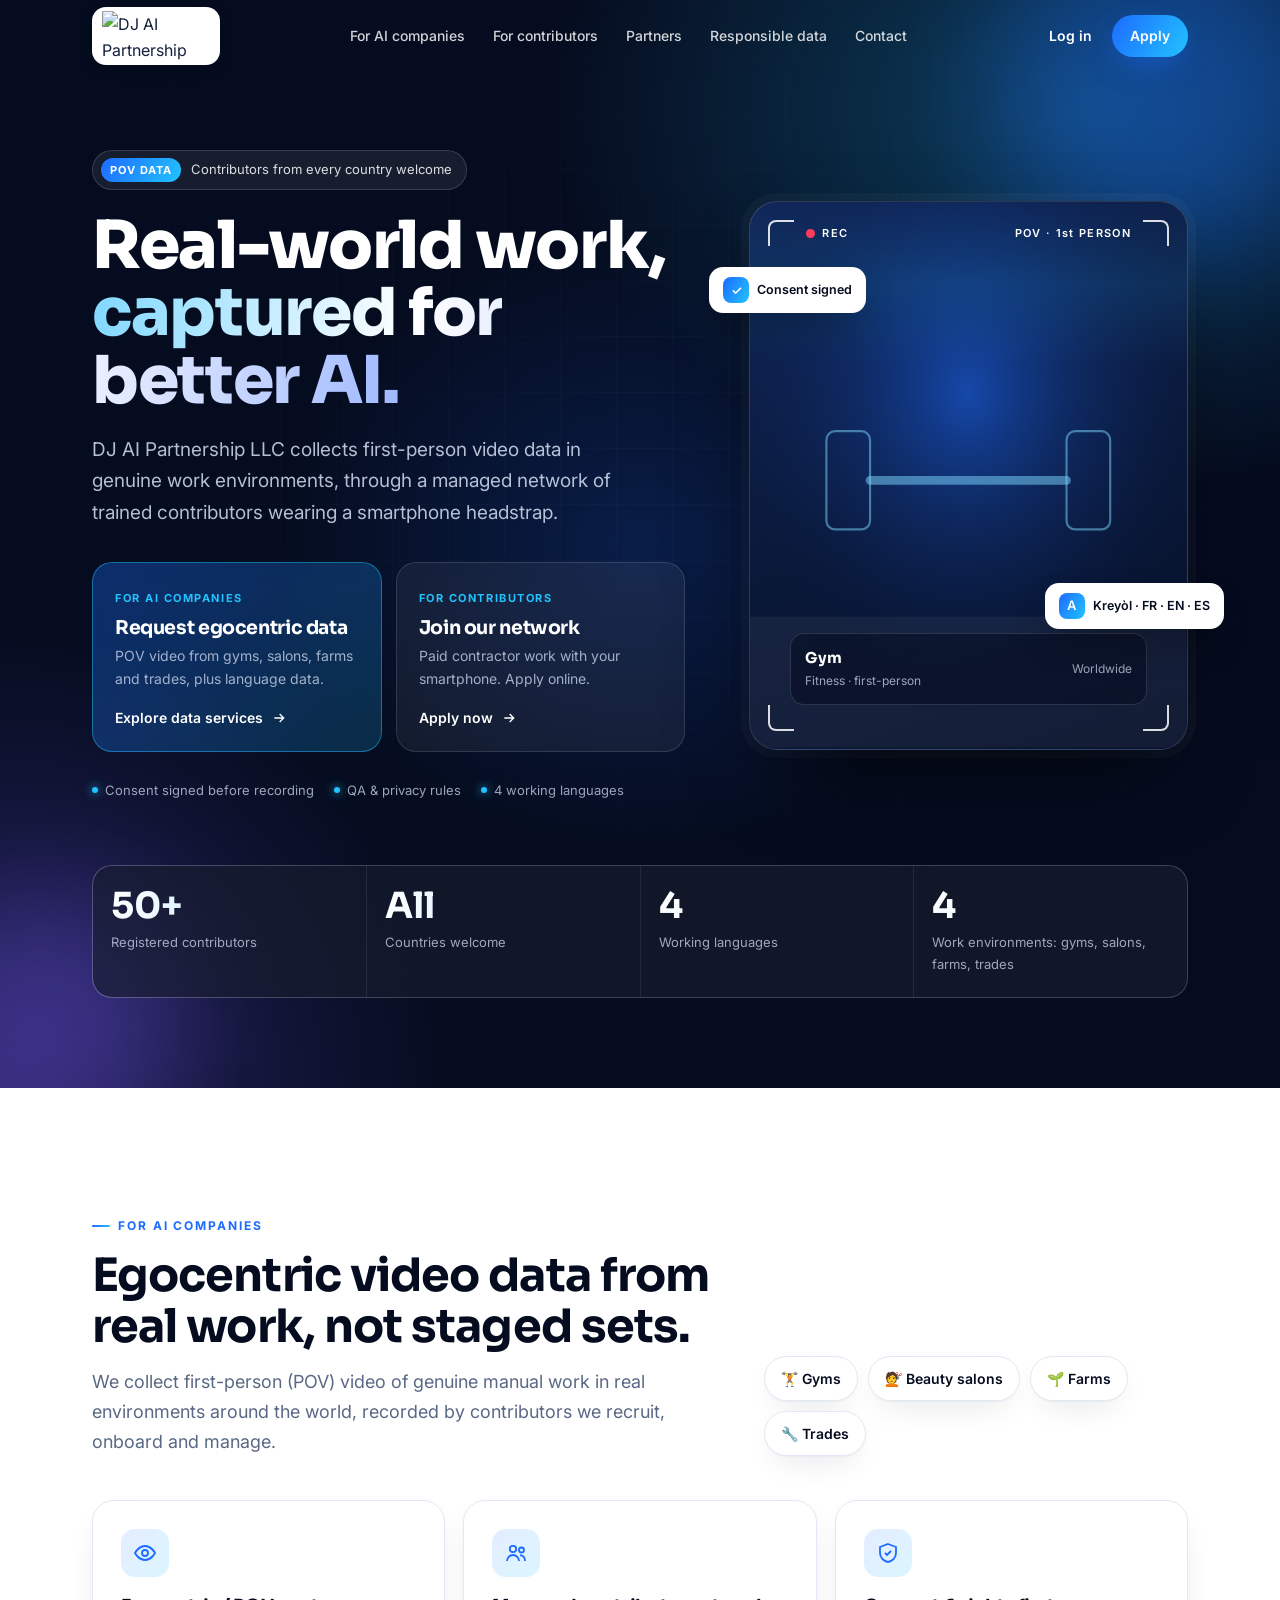
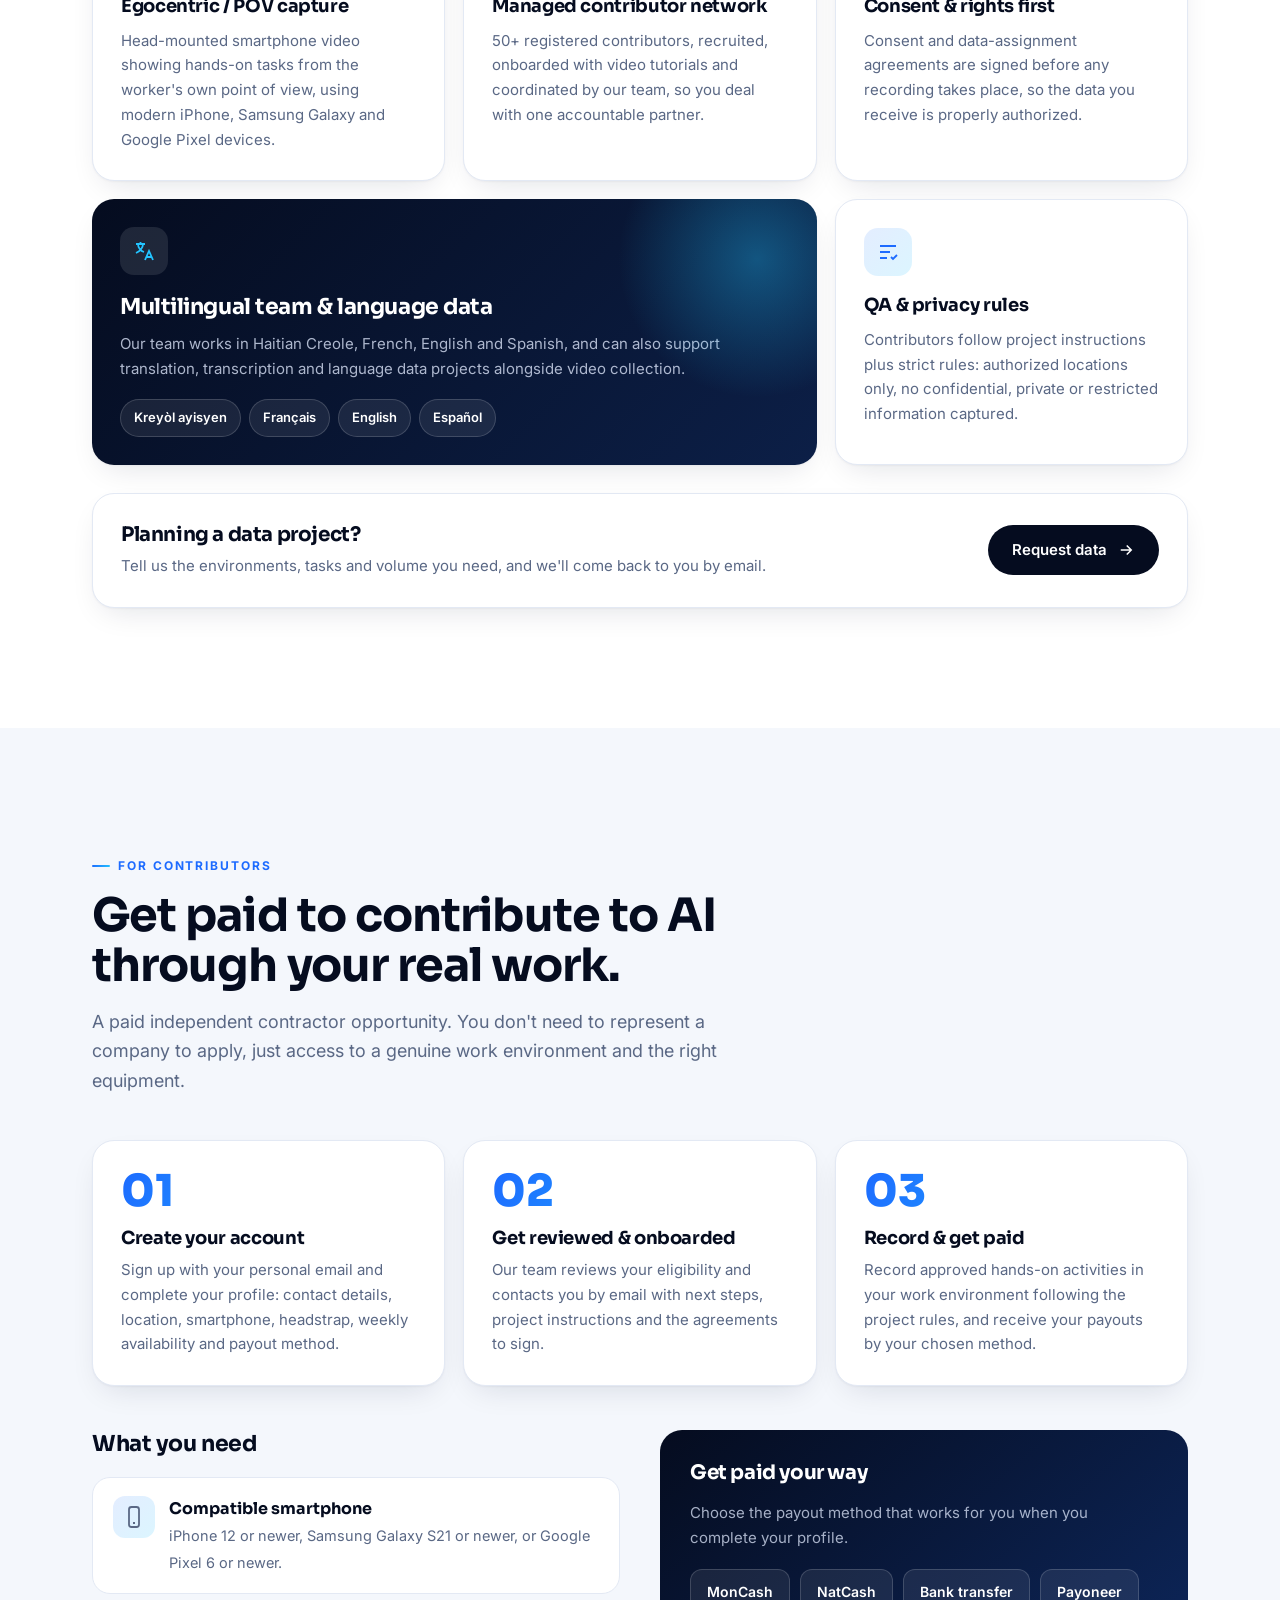
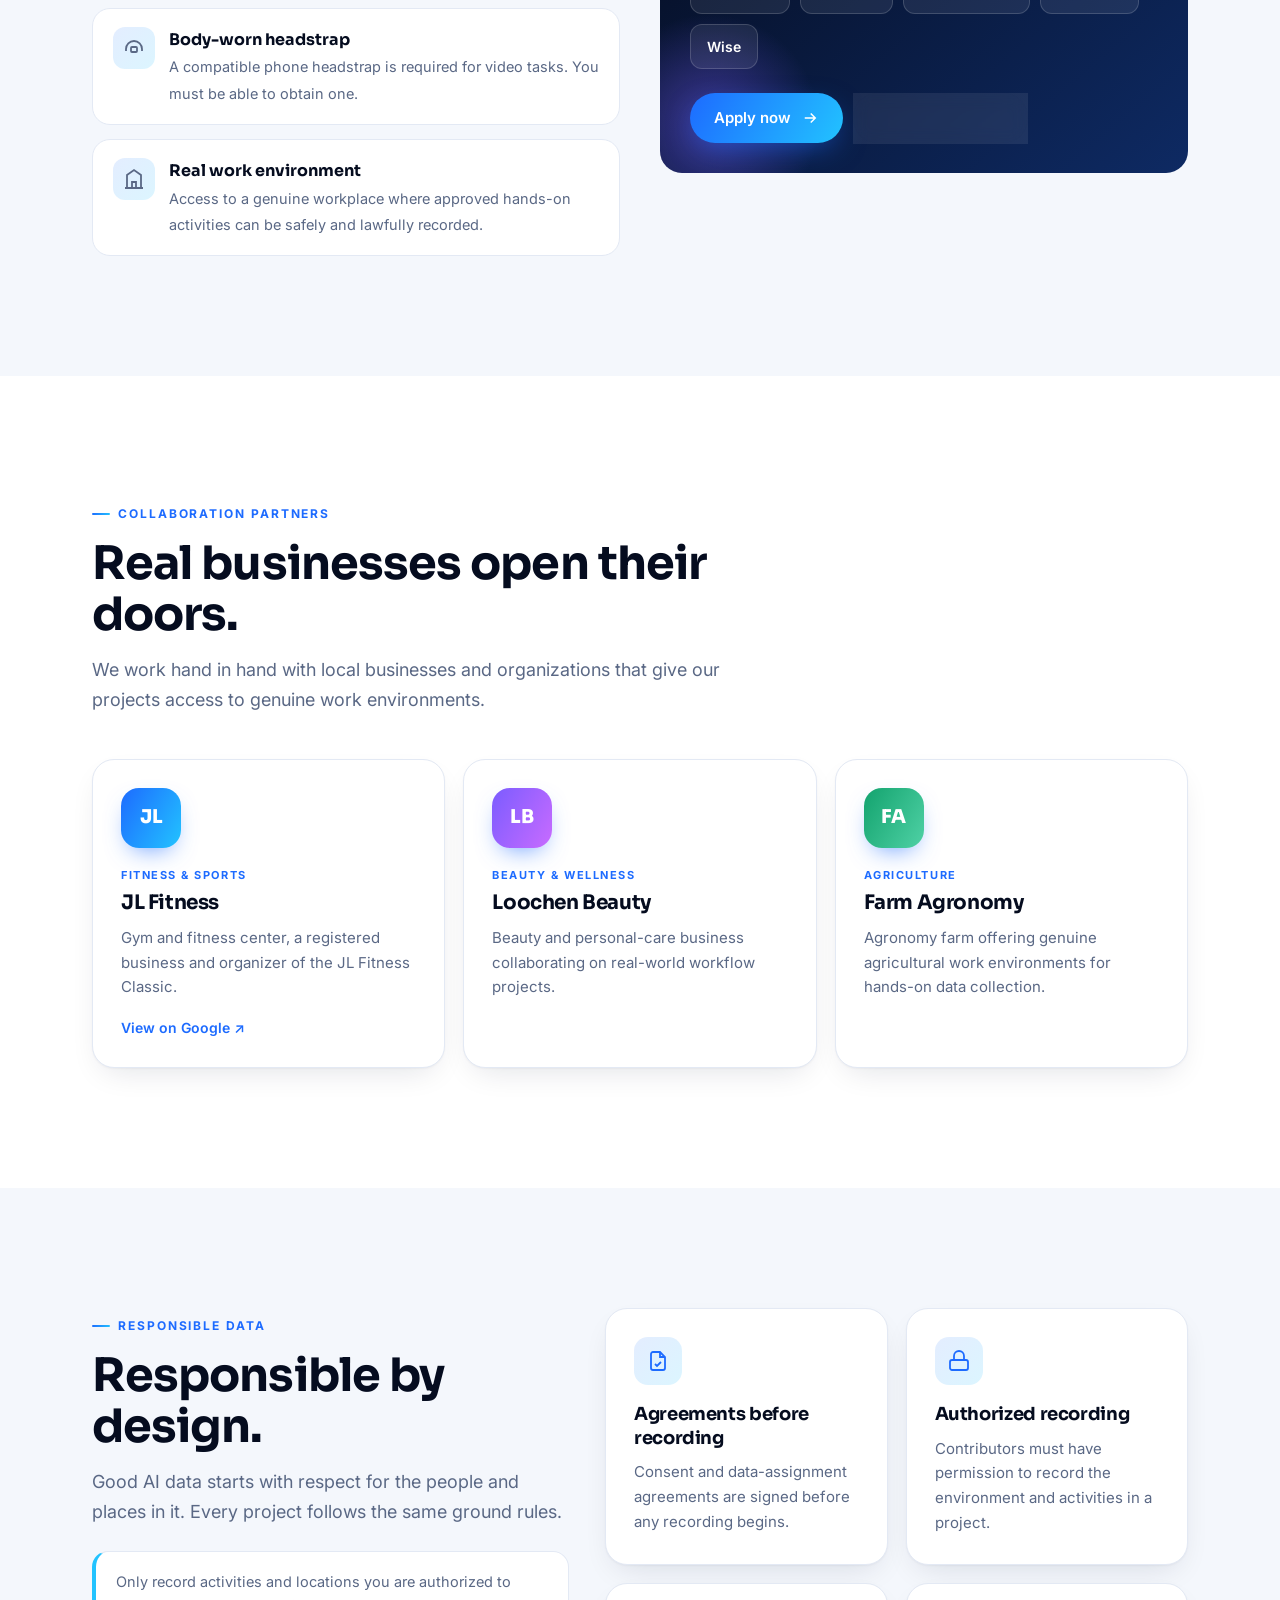
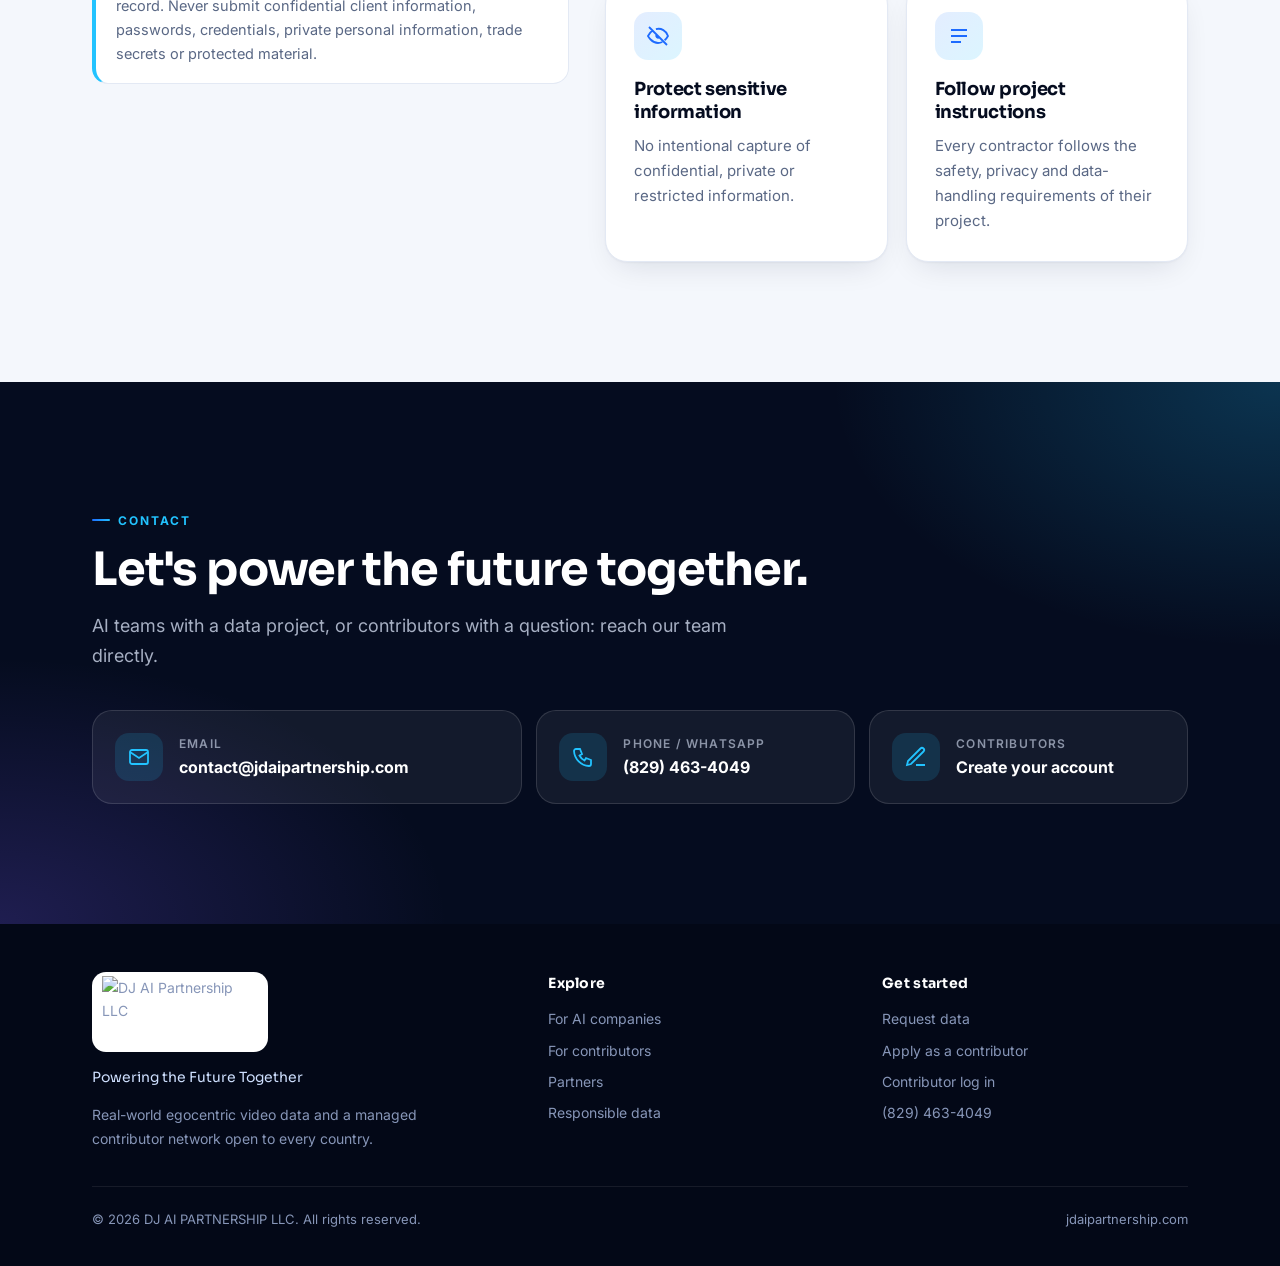
==== commit f6287301: "Open contributor network to every country" ====
--- a/index.html
+++ b/index.html
@@ -4,8 +4,8 @@
 <meta charset="utf-8">
 <meta name="viewport" content="width=device-width, initial-scale=1, viewport-fit=cover">
 <title>DJ AI Partnership LLC – Egocentric POV Video Data for AI | Contributor Network</title>
-<meta name="description" content="DJ AI Partnership LLC collects first-person (egocentric/POV) video data in real work environments in the Dominican Republic and Haiti, with a managed contributor network and a multilingual team. AI companies: request data. Contributors: apply online.">
-<meta name="keywords" content="egocentric video data, POV video dataset, first-person video, AI training data, data collection Dominican Republic, data collection Haiti, Haitian Creole data, multilingual data, DJ AI Partnership LLC">
+<meta name="description" content="DJ AI Partnership LLC collects first-person (egocentric/POV) video data in real work environments worldwide, with a managed contributor network and a multilingual team. AI companies: request data. Contributors: apply online.">
+<meta name="keywords" content="egocentric video data, POV video dataset, first-person video, AI training data, global data collection, data collection Dominican Republic, data collection Haiti, Haitian Creole data, multilingual data, DJ AI Partnership LLC">
 <meta name="robots" content="index, follow">
 <meta name="theme-color" content="#050c1f">
 <link rel="canonical" href="https://jdaipartnership.com/">
@@ -13,17 +13,17 @@
 <meta property="og:type" content="website">
 <meta property="og:site_name" content="DJ AI Partnership LLC">
 <meta property="og:title" content="DJ AI Partnership LLC – Real-world POV video data for AI">
-<meta property="og:description" content="First-person video data from real gyms, salons, farms and trades in the Dominican Republic and Haiti. Managed contributor network, multilingual team, consent first.">
+<meta property="og:description" content="First-person video data from real gyms, salons, farms and trades around the world. Managed contributor network, multilingual team, consent first.">
 <meta property="og:url" content="https://jdaipartnership.com/">
 <meta property="og:image" content="https://jdaipartnership.com/logo.png">
 <meta property="og:image:alt" content="DJ AI Partnership LLC – Powering the Future Together">
 <meta name="twitter:card" content="summary_large_image">
 <meta name="twitter:title" content="DJ AI Partnership LLC – Real-world POV video data for AI">
-<meta name="twitter:description" content="Egocentric video data from real work environments in the Dominican Republic and Haiti.">
+<meta name="twitter:description" content="Egocentric video data from real work environments, with contributors worldwide.">
 <meta name="twitter:image" content="https://jdaipartnership.com/logo.png">
 <link rel="preconnect" href="https://fonts.googleapis.com"><link rel="preconnect" href="https://fonts.gstatic.com" crossorigin>
 <link href="https://fonts.googleapis.com/css2?family=Inter:wght@400;500;600;700&family=Sora:wght@600;700;800&display=swap" rel="stylesheet">
-<script type="application/ld+json">{"@context":"https://schema.org","@graph":[{"@type":"Organization","@id":"https://jdaipartnership.com/#org","name":"DJ AI Partnership LLC","alternateName":["DJ AI Partnership","DJ AI"],"url":"https://jdaipartnership.com/","logo":"https://jdaipartnership.com/logo.png","slogan":"Powering the Future Together","email":"contact@jdaipartnership.com","telephone":"+1-829-463-4049","areaServed":["Dominican Republic","Haiti"],"knowsLanguage":["ht","fr","en","es"],"contactPoint":{"@type":"ContactPoint","contactType":"sales","email":"contact@jdaipartnership.com","telephone":"+1-829-463-4049","availableLanguage":["Haitian Creole","French","English","Spanish"]},"description":"DJ AI Partnership LLC collects egocentric (first-person) video data in real work environments in the Dominican Republic and Haiti through a managed contributor network, and supports translation, transcription and language data.","member":[{"@type":"Organization","name":"JL Fitness"},{"@type":"Organization","name":"Loochen Beauty"},{"@type":"Organization","name":"Farm Agronomy"}]},{"@type":"WebSite","@id":"https://jdaipartnership.com/#site","url":"https://jdaipartnership.com/","name":"DJ AI Partnership LLC","publisher":{"@id":"https://jdaipartnership.com/#org"}}]}</script>
+<script type="application/ld+json">{"@context":"https://schema.org","@graph":[{"@type":"Organization","@id":"https://jdaipartnership.com/#org","name":"DJ AI Partnership LLC","alternateName":["DJ AI Partnership","DJ AI"],"url":"https://jdaipartnership.com/","logo":"https://jdaipartnership.com/logo.png","slogan":"Powering the Future Together","email":"contact@jdaipartnership.com","telephone":"+1-829-463-4049","areaServed":"Worldwide","knowsLanguage":["ht","fr","en","es"],"contactPoint":{"@type":"ContactPoint","contactType":"sales","email":"contact@jdaipartnership.com","telephone":"+1-829-463-4049","availableLanguage":["Haitian Creole","French","English","Spanish"]},"description":"DJ AI Partnership LLC collects egocentric (first-person) video data in real work environments worldwide through a managed contributor network, and supports translation, transcription and language data.","member":[{"@type":"Organization","name":"JL Fitness"},{"@type":"Organization","name":"Loochen Beauty"},{"@type":"Organization","name":"Farm Agronomy"}]},{"@type":"WebSite","@id":"https://jdaipartnership.com/#site","url":"https://jdaipartnership.com/","name":"DJ AI Partnership LLC","publisher":{"@id":"https://jdaipartnership.com/#org"}}]}</script>
 <style>
 :root{
   --ink:#050c1f;--ink2:#0a1733;--navy:#0c1f47;--blue:#1d6bff;--cyan:#22c3ff;--violet:#7b5cff;
@@ -266,7 +266,7 @@
   <div class="wrap">
     <div class="hero-grid">
       <div>
-        <div class="pill reveal"><b>POV data</b> Dominican Republic &amp; Haiti</div>
+        <div class="pill reveal"><b>POV data</b> Contributors from every country welcome</div>
         <h1 id="hero-title" class="reveal d1">Real-world work,<br><span class="grad-text">captured for better AI.</span></h1>
         <p class="sub reveal d2">DJ AI Partnership LLC collects first-person video data in genuine work environments, through a managed network of trained contributors wearing a smartphone headstrap.</p>
         <div class="paths reveal d3">
@@ -308,7 +308,7 @@
           <div class="scan"></div>
           <span class="corner tl"></span><span class="corner tr"></span><span class="corner bl"></span><span class="corner br"></span>
           <div class="hud"><span class="rec"><i></i>REC</span><span>POV · 1st PERSON</span></div>
-          <div class="label"><div><b id="vf-label">Gym</b><br><span id="vf-sub">Fitness · first-person</span></div><span>DR · HT</span></div>
+          <div class="label"><div><b id="vf-label">Gym</b><br><span id="vf-sub">Fitness · first-person</span></div><span>Worldwide</span></div>
         </div>
         <div class="chip-float c1"><em>✓</em>Consent signed</div>
         <div class="chip-float c2"><em>A</em>Kreyòl · FR · EN · ES</div>
@@ -317,7 +317,7 @@
 
     <div class="stats reveal">
       <div class="stat"><b>50+</b><span>Registered contributors</span></div>
-      <div class="stat"><b>2</b><span>Countries: DR &amp; Haiti</span></div>
+      <div class="stat"><b>All</b><span>Countries welcome</span></div>
       <div class="stat"><b>4</b><span>Working languages</span></div>
       <div class="stat"><b>4</b><span>Work environments: gyms, salons, farms, trades</span></div>
     </div>
@@ -331,7 +331,7 @@
       <div class="head reveal">
         <span class="eyebrow">For AI companies</span>
         <h2 id="b2b-title" style="margin-top:14px">Egocentric video data from real work, not staged sets.</h2>
-        <p class="lead">We collect first-person (POV) video of genuine manual work in real environments across the Dominican Republic and Haiti, recorded by contributors we recruit, onboard and manage.</p>
+        <p class="lead">We collect first-person (POV) video of genuine manual work in real environments around the world, recorded by contributors we recruit, onboard and manage.</p>
       </div>
       <div class="envs reveal d1">
         <span>🏋️ Gyms</span><span>💇 Beauty salons</span><span>🌱 Farms</span><span>🔧 Trades</span>
@@ -481,7 +481,7 @@
       <div>
         <a class="brand" href="#top"><img src="logo.png" alt="DJ AI Partnership LLC" width="96" height="64" loading="lazy"></a>
         <p class="motto">Powering the Future Together</p>
-        <p style="margin:6px 0 0;max-width:340px">Real-world egocentric video data and a managed contributor network in the Dominican Republic and Haiti.</p>
+        <p style="margin:6px 0 0;max-width:340px">Real-world egocentric video data and a managed contributor network open to every country.</p>
       </div>
       <div><h4>Explore</h4><ul><li><a href="#ai-companies">For AI companies</a></li><li><a href="#contributors">For contributors</a></li><li><a href="#partners">Partners</a></li><li><a href="#privacy">Responsible data</a></li></ul></div>
       <div><h4>Get started</h4><ul><li><a href="mailto:contact@jdaipartnership.com?subject=Data%20project%20inquiry">Request data</a></li><li><a href="apply.html">Apply as a contributor</a></li><li><a href="apply.html?mode=login">Contributor log in</a></li><li><a href="tel:+18294634049">(829) 463-4049</a></li></ul></div>
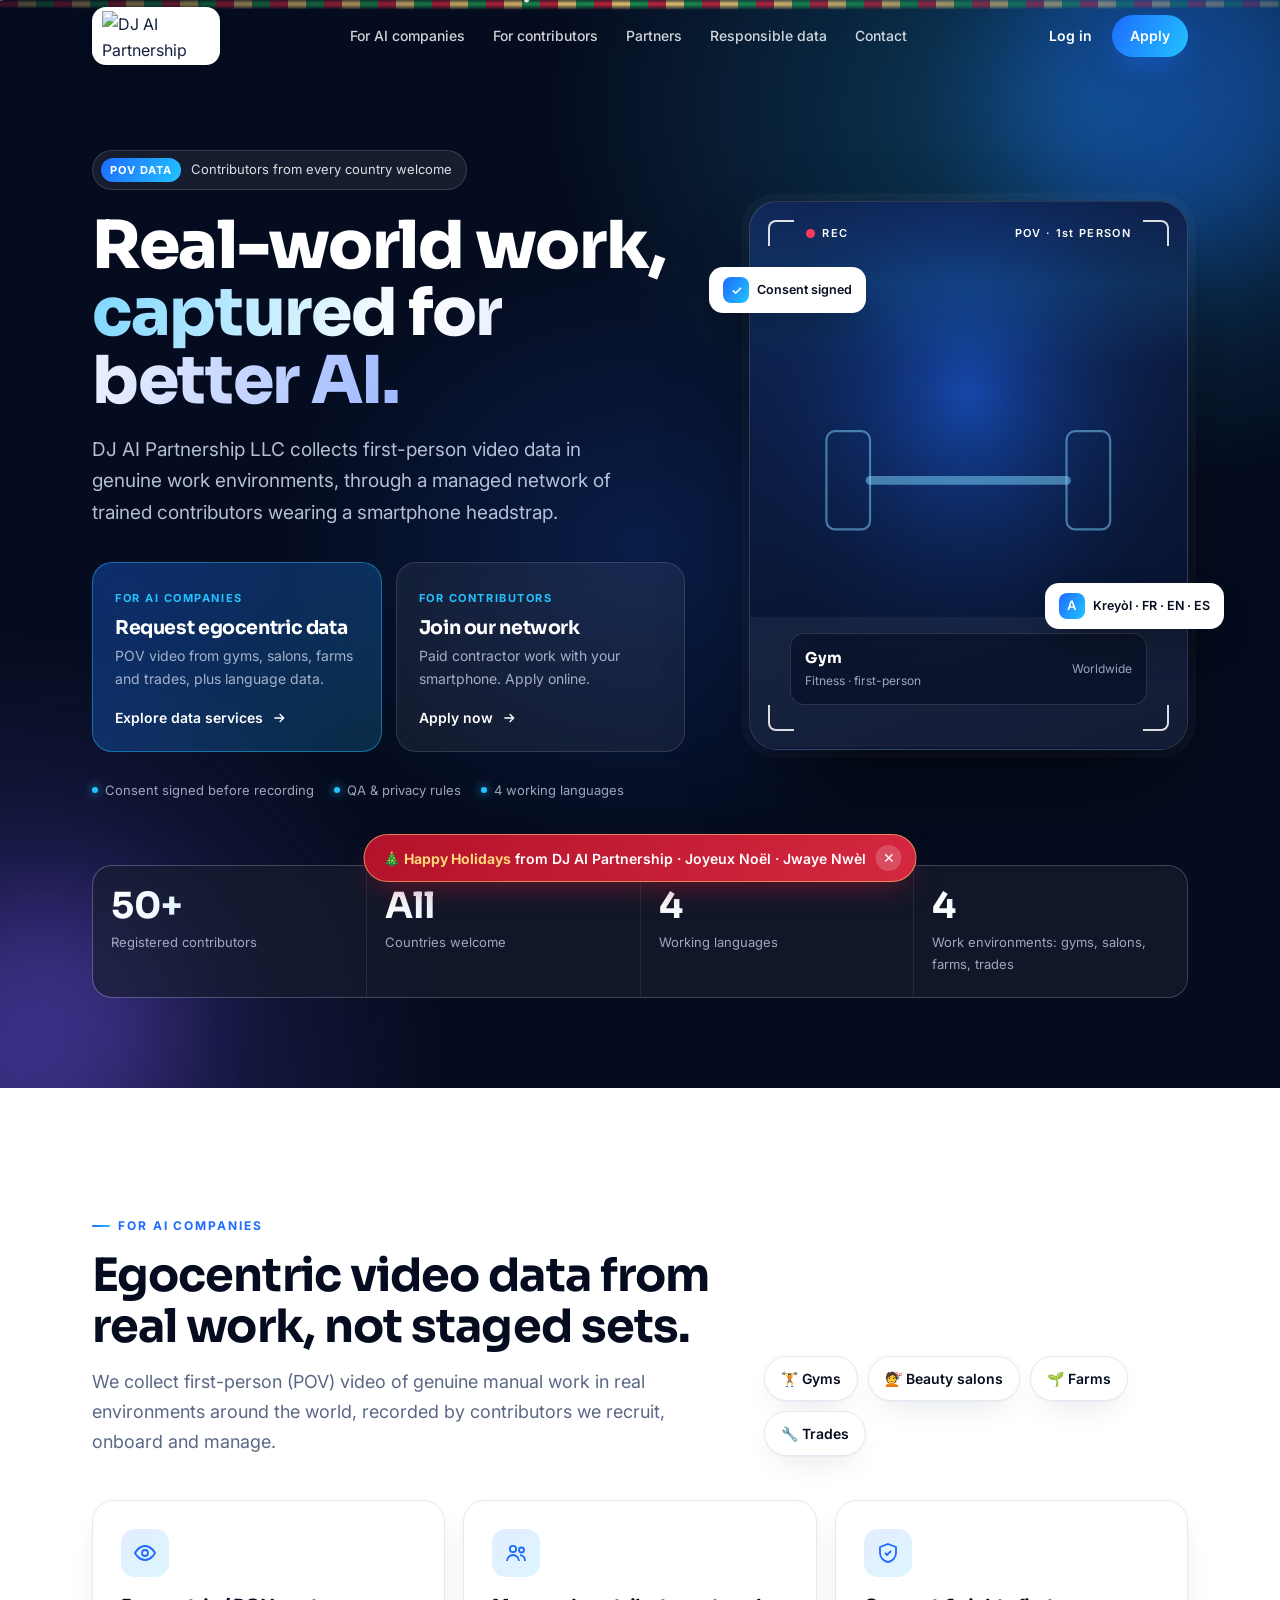
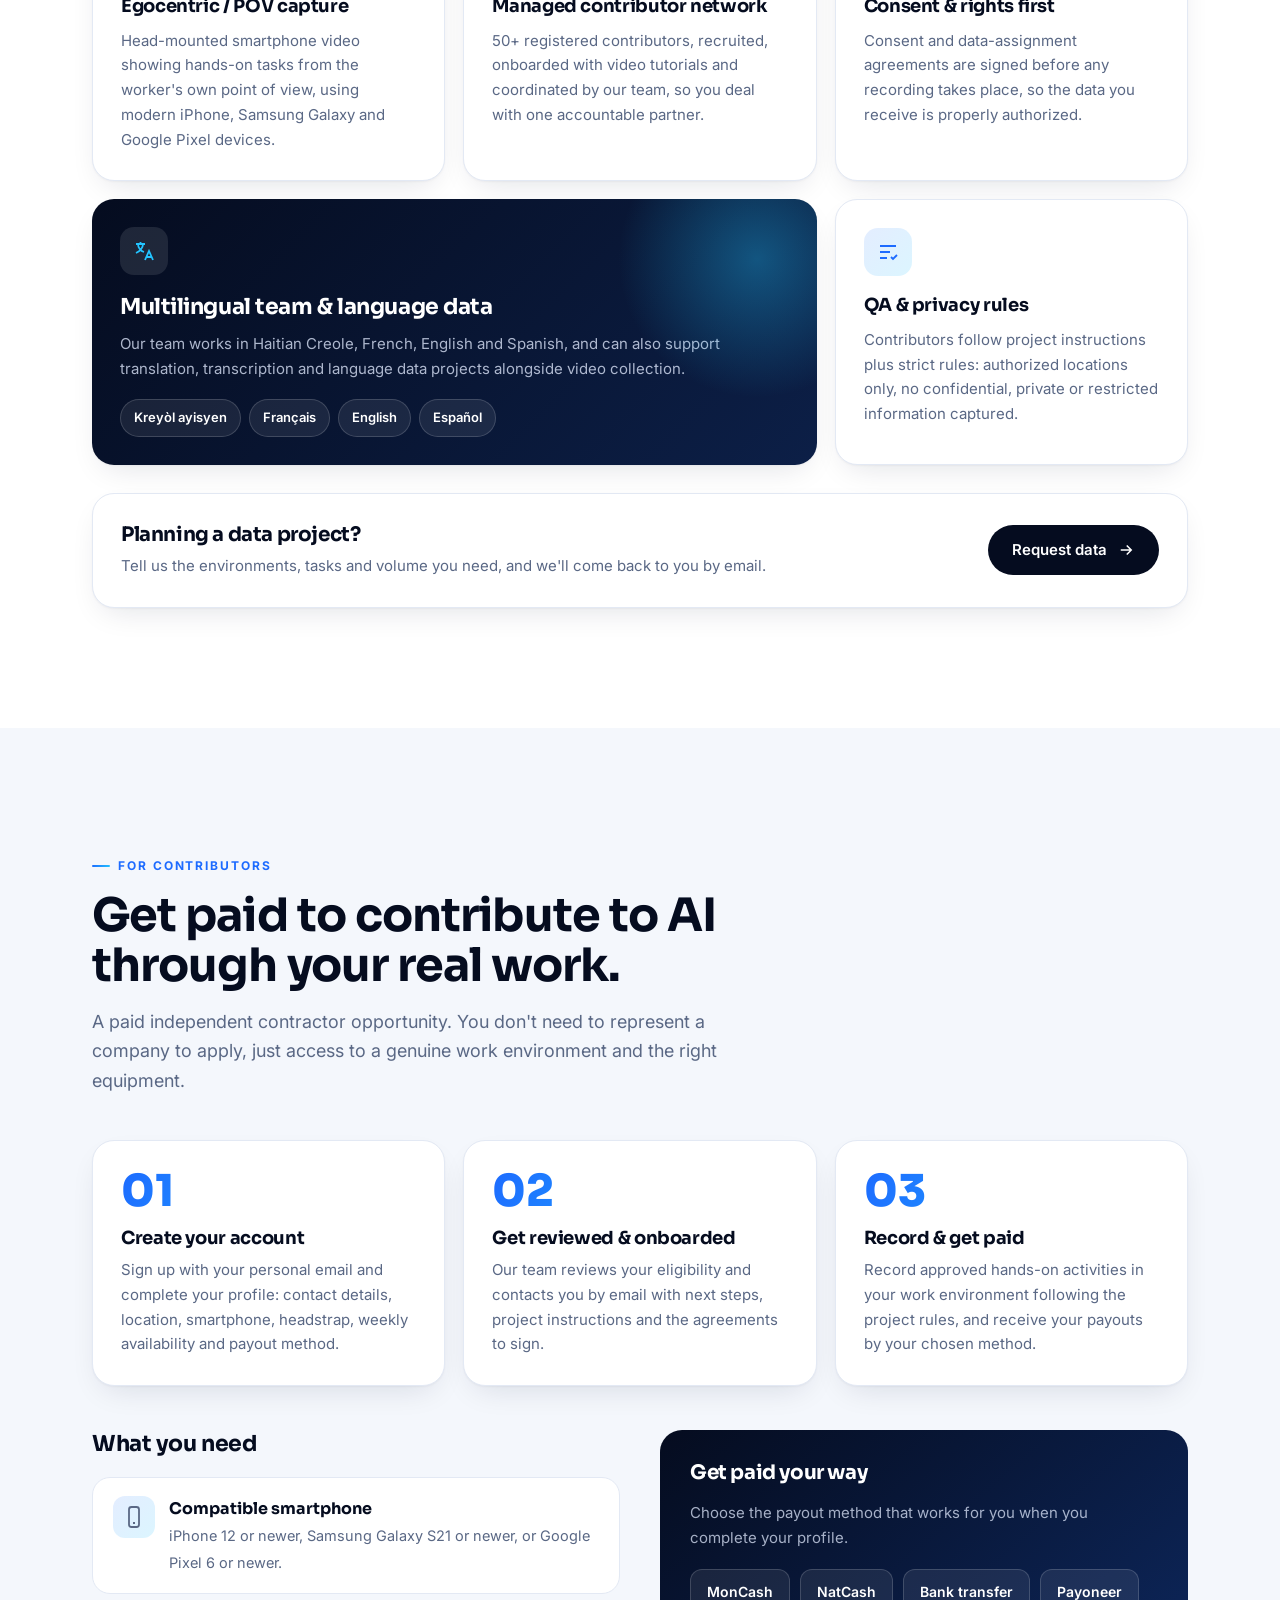
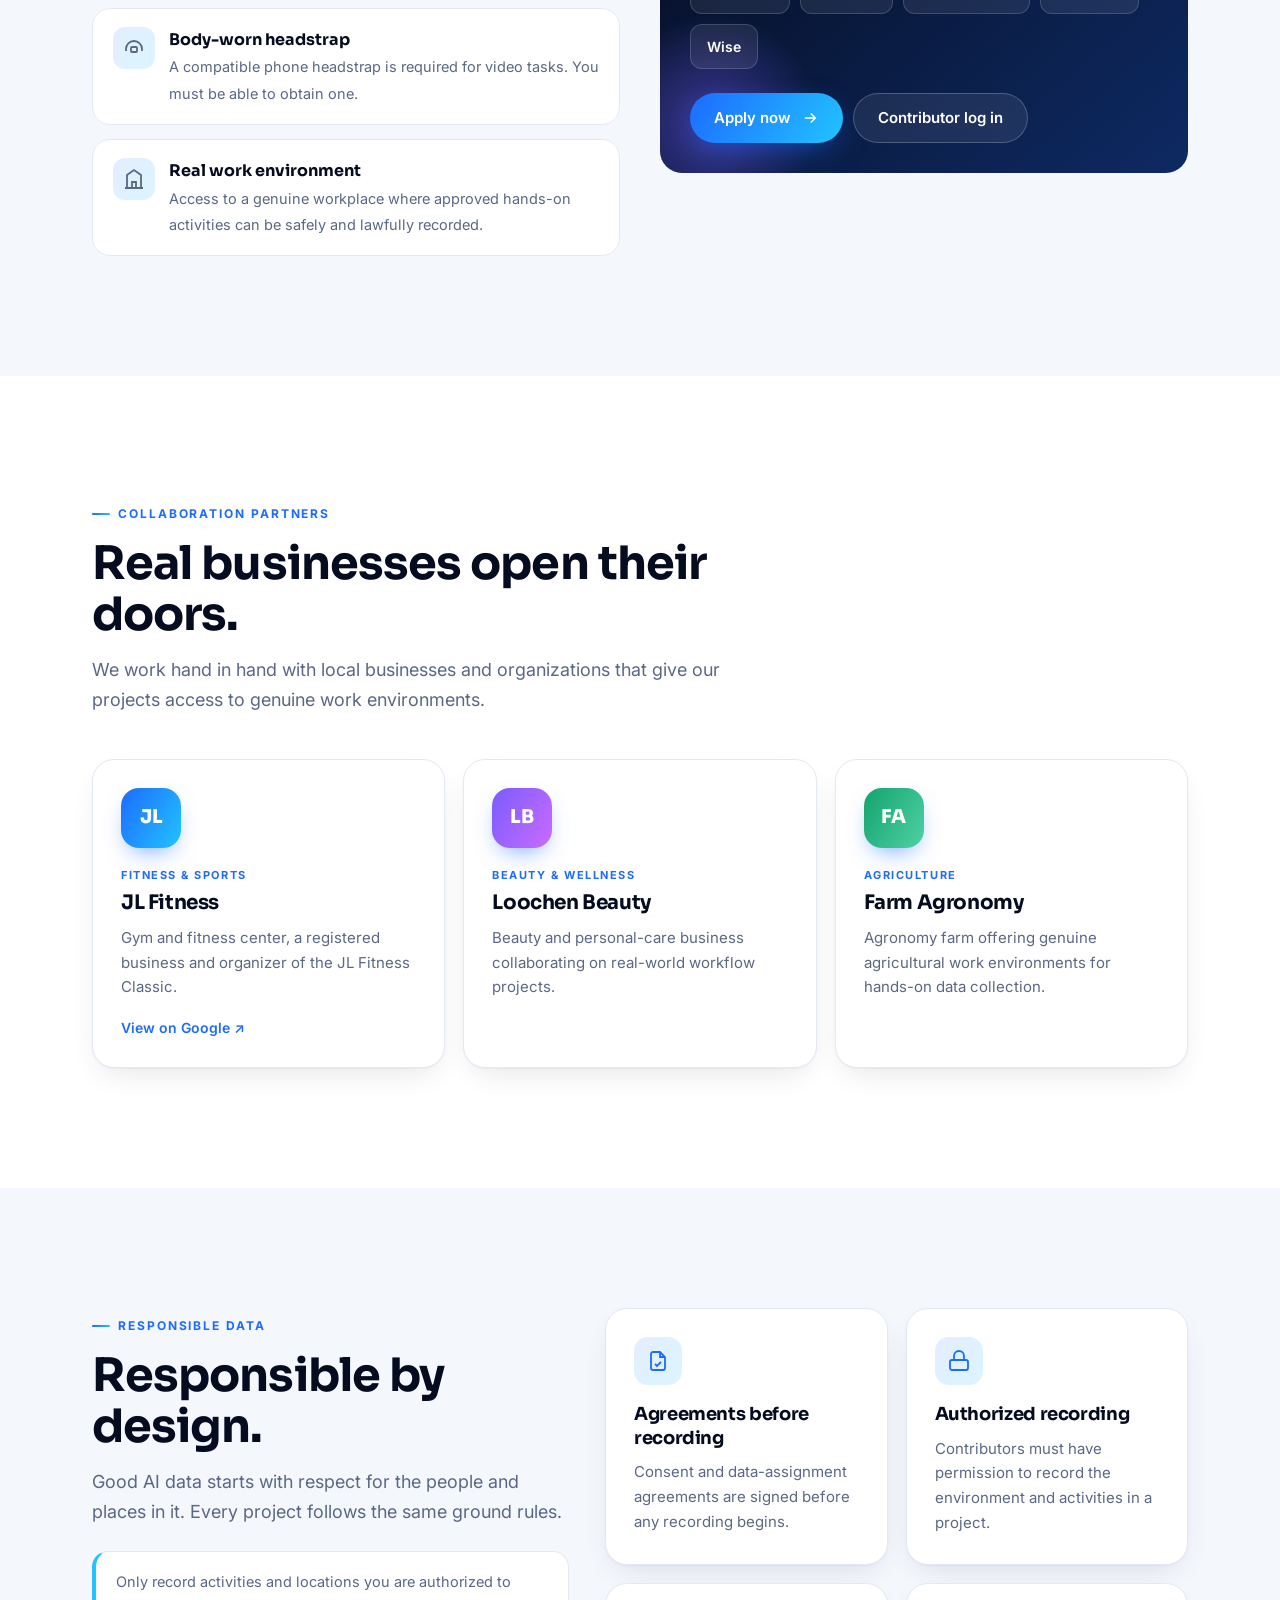
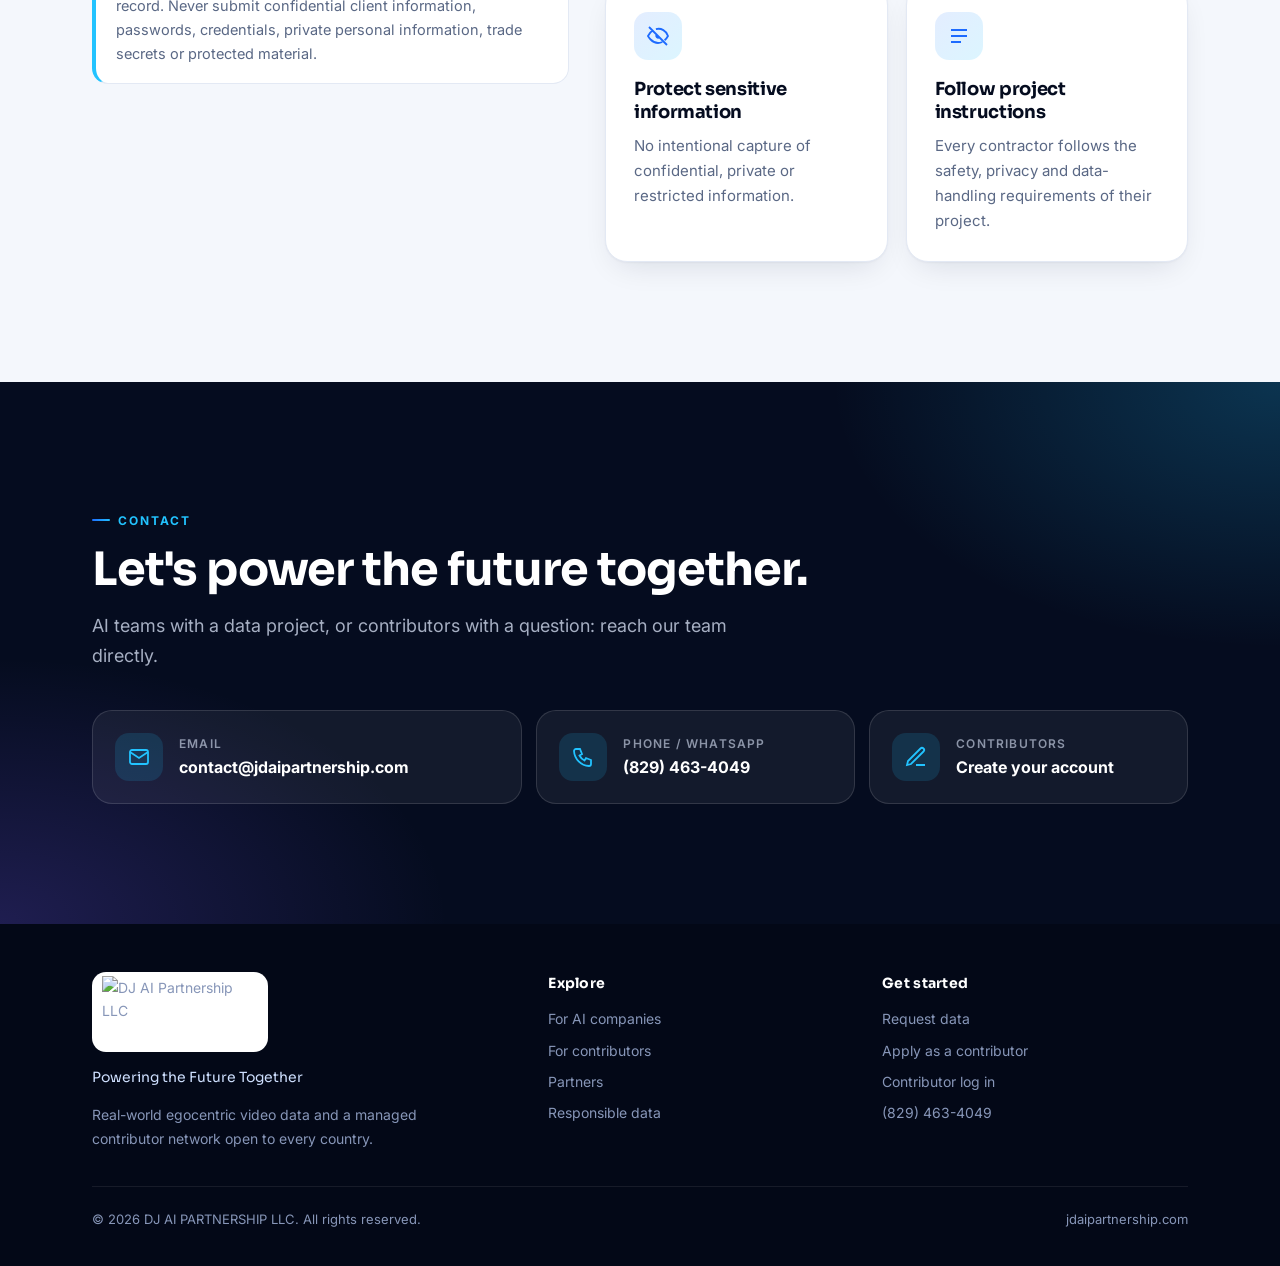
==== commit 09c8d2e1: "Holiday touch: snowfall, festive ribbon and garland (auto-off Jan 7, 2027)" ====
--- a/index.html
+++ b/index.html
@@ -506,5 +506,6 @@
   }
 })();
 </script>
+<script src="christmas.js" defer></script>
 </body>
 </html>
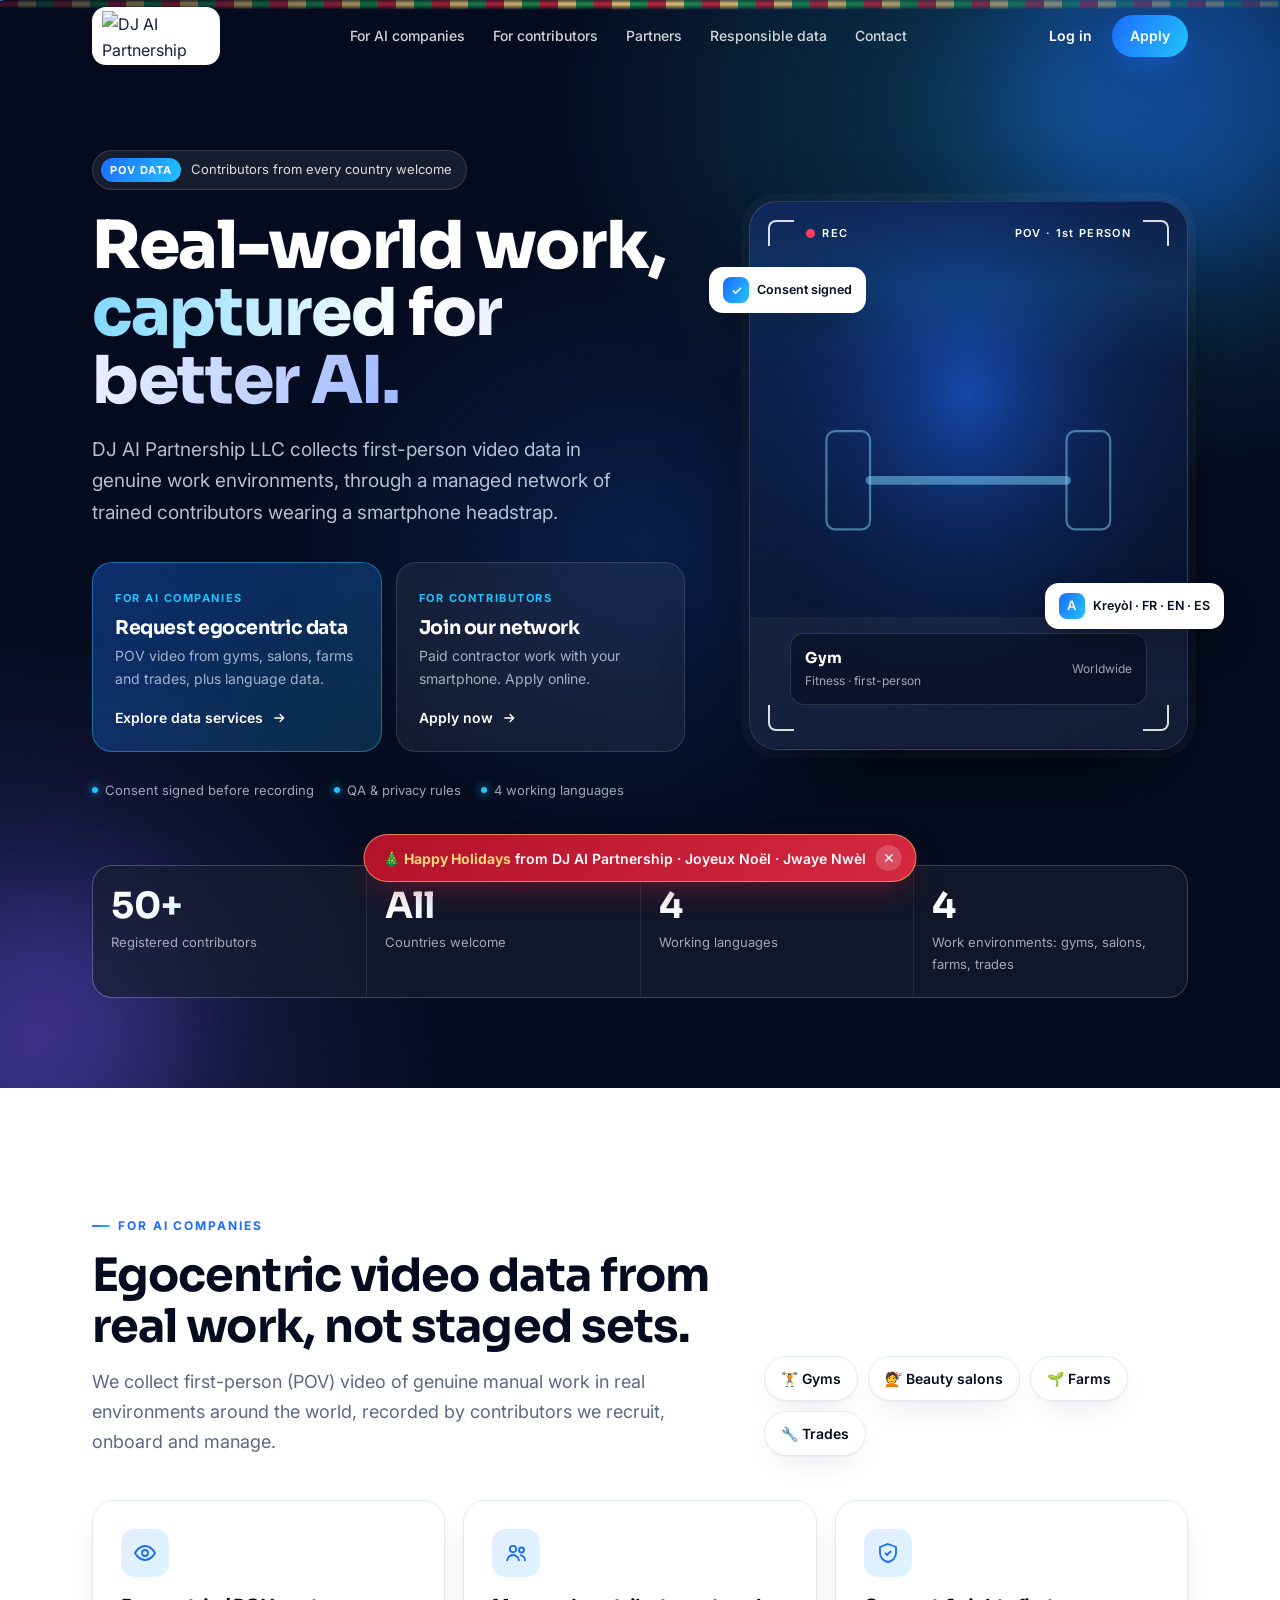
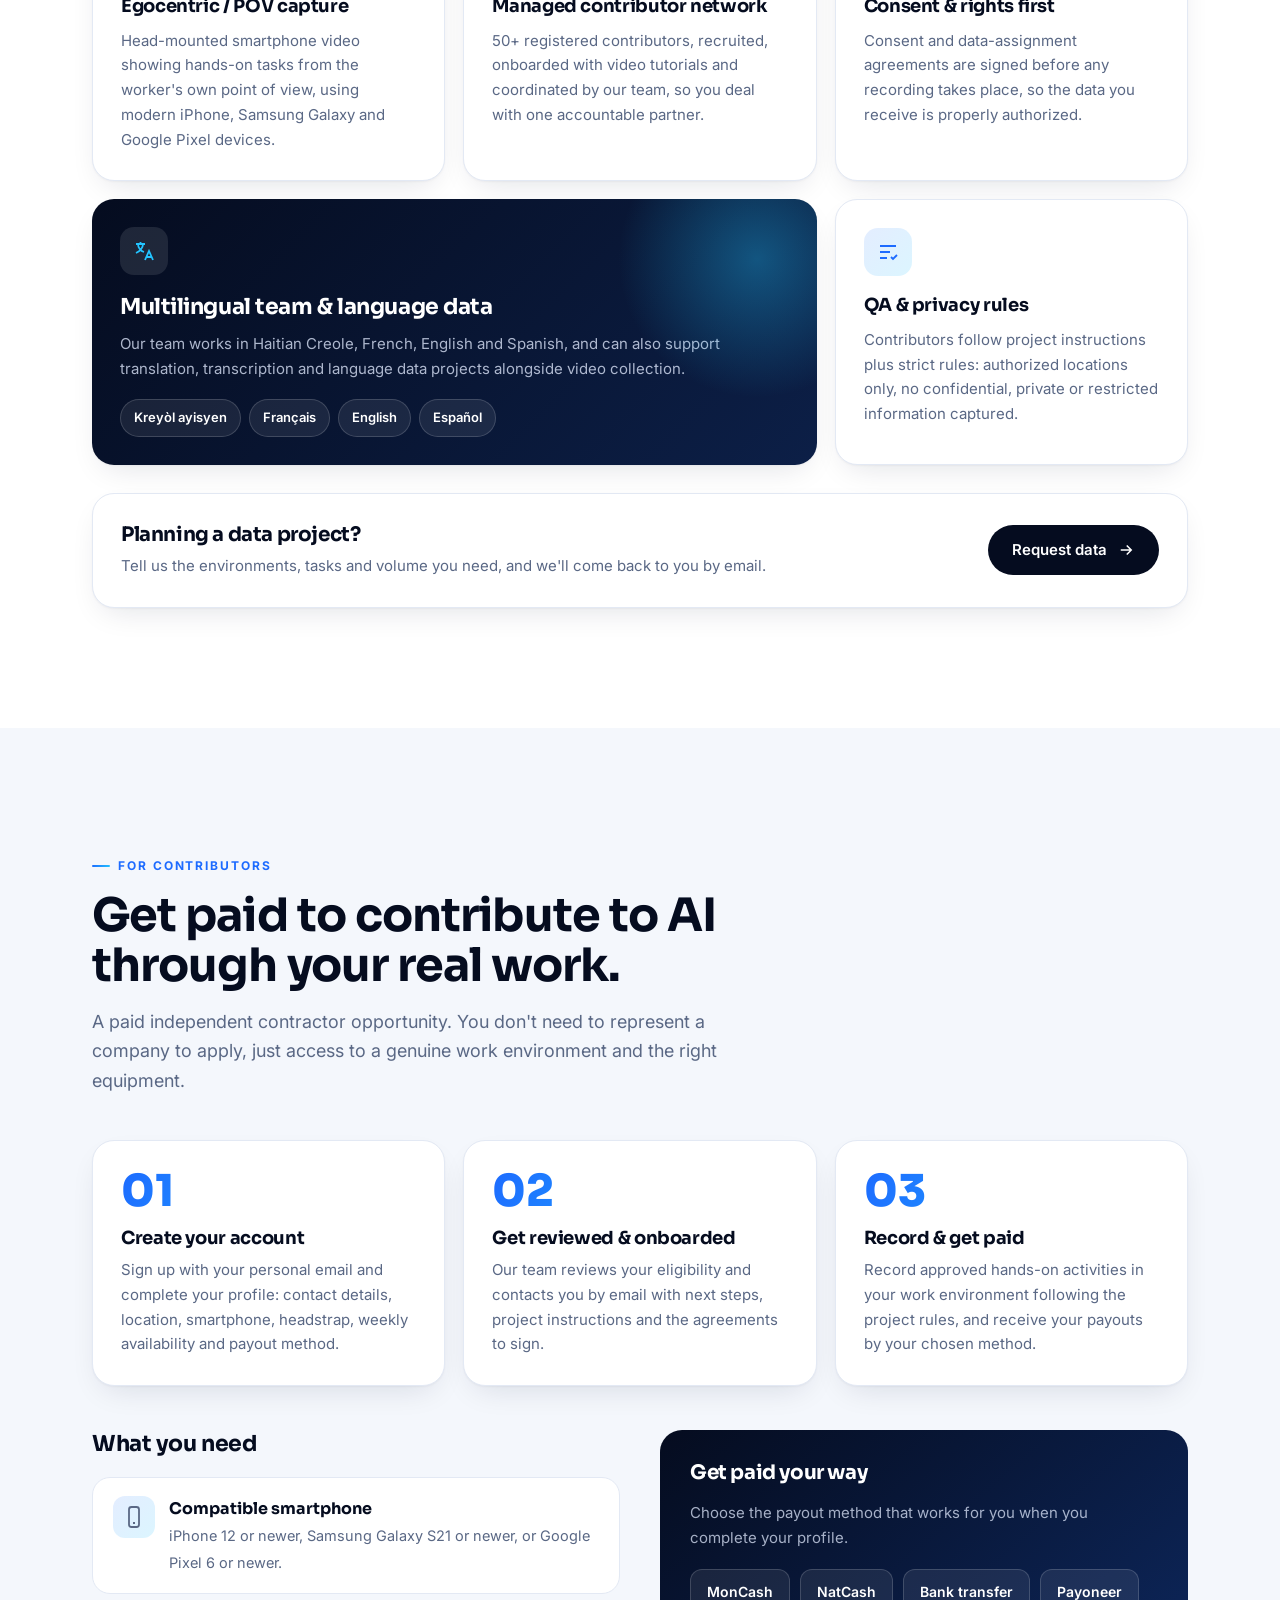
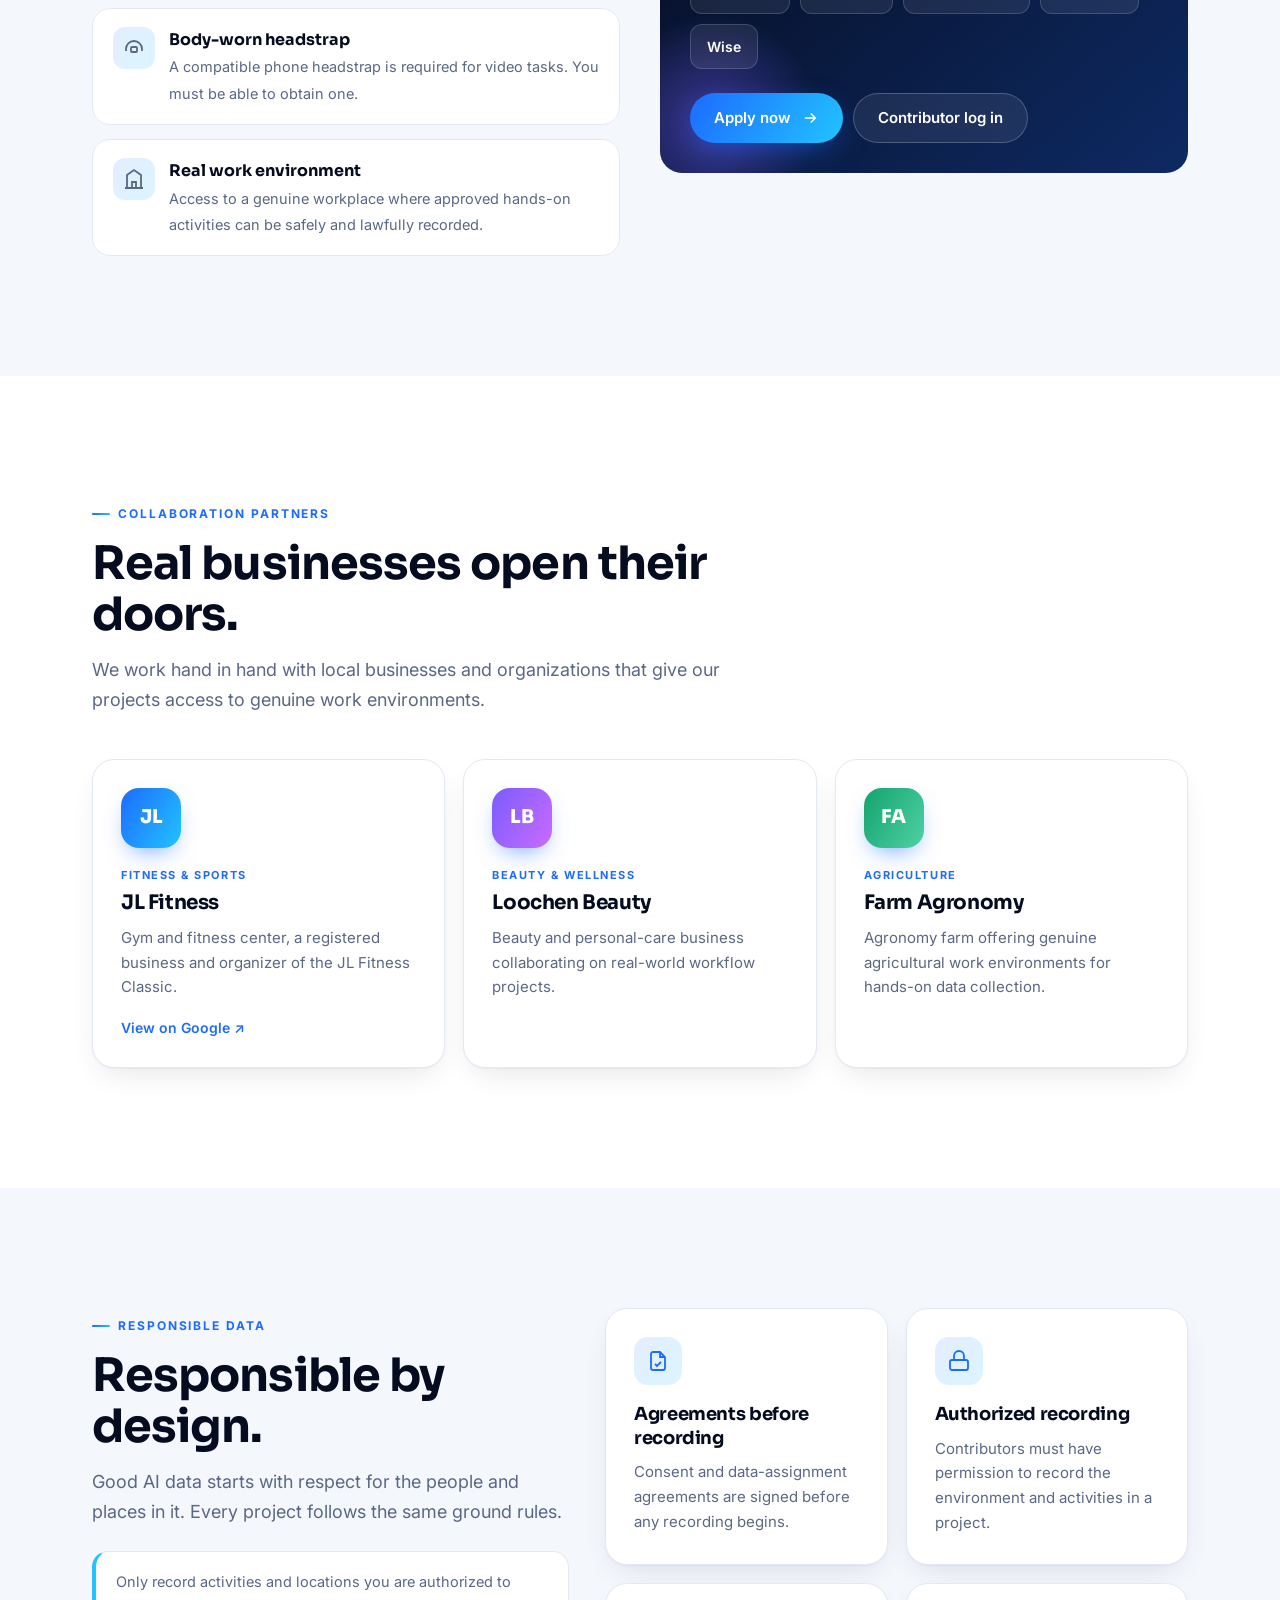
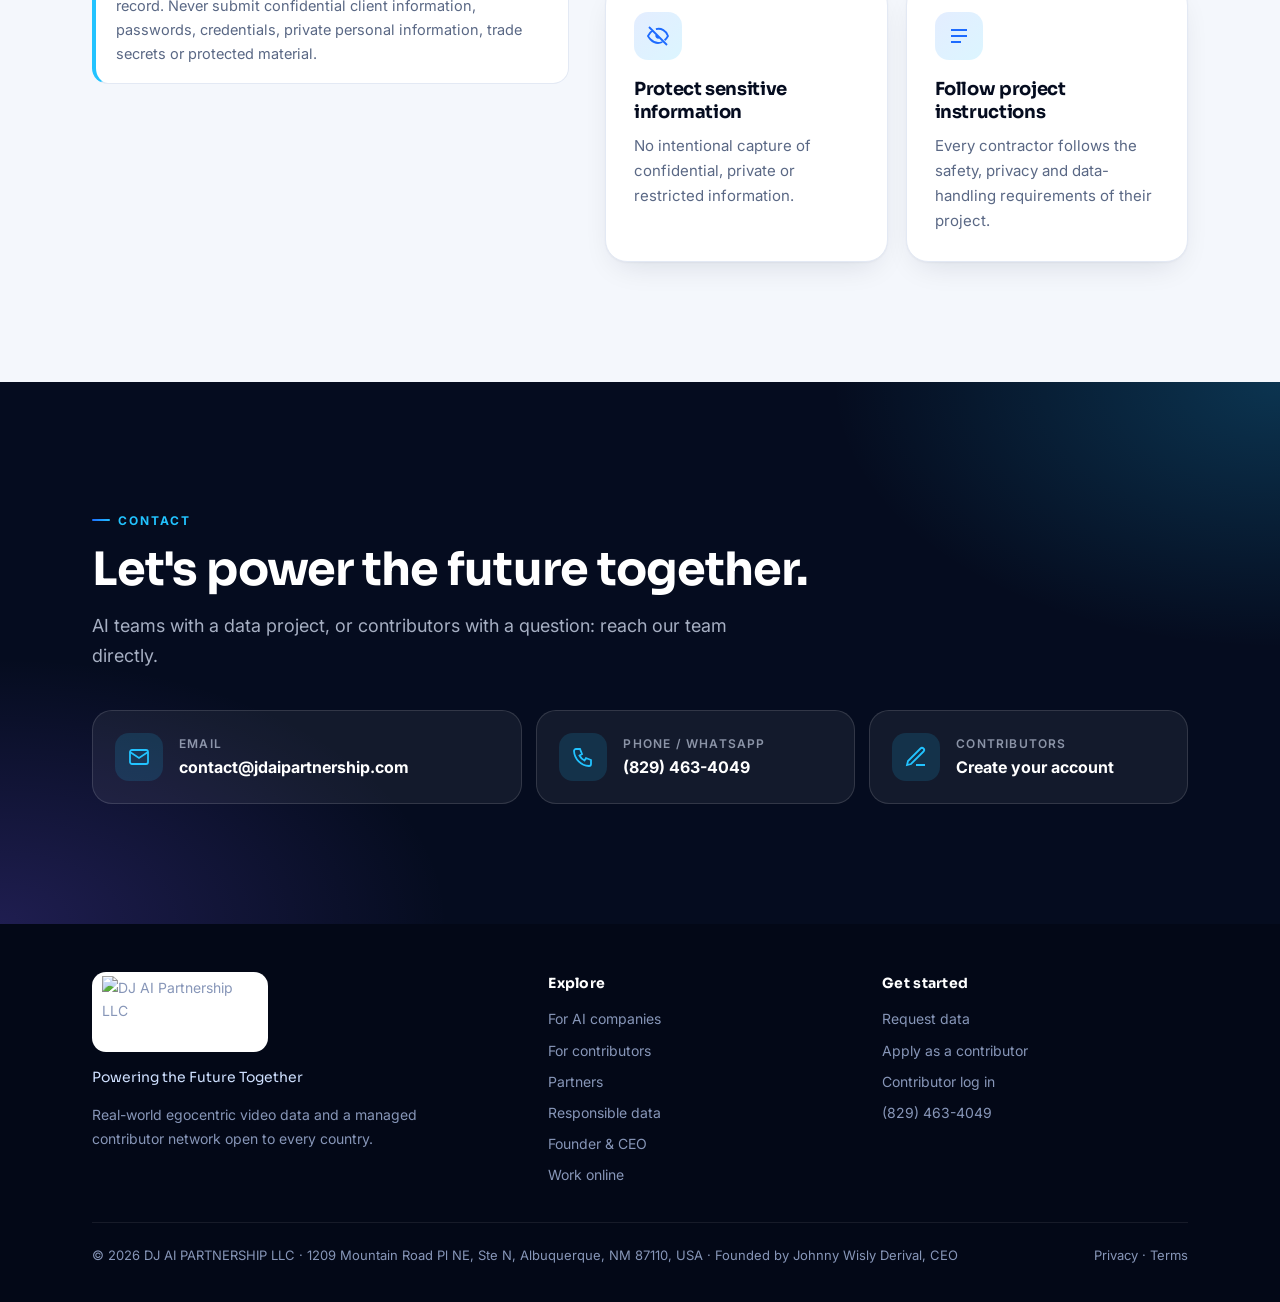
==== commit 3f7dc7e6: "SEO: founder page, privacy, terms, multilingual work-online page, sitemap, robots, Person/Org schema" ====
--- a/index.html
+++ b/index.html
@@ -23,7 +23,7 @@
 <meta name="twitter:image" content="https://jdaipartnership.com/logo.png">
 <link rel="preconnect" href="https://fonts.googleapis.com"><link rel="preconnect" href="https://fonts.gstatic.com" crossorigin>
 <link href="https://fonts.googleapis.com/css2?family=Inter:wght@400;500;600;700&family=Sora:wght@600;700;800&display=swap" rel="stylesheet">
-<script type="application/ld+json">{"@context":"https://schema.org","@graph":[{"@type":"Organization","@id":"https://jdaipartnership.com/#org","name":"DJ AI Partnership LLC","alternateName":["DJ AI Partnership","DJ AI"],"url":"https://jdaipartnership.com/","logo":"https://jdaipartnership.com/logo.png","slogan":"Powering the Future Together","email":"contact@jdaipartnership.com","telephone":"+1-829-463-4049","areaServed":"Worldwide","knowsLanguage":["ht","fr","en","es"],"contactPoint":{"@type":"ContactPoint","contactType":"sales","email":"contact@jdaipartnership.com","telephone":"+1-829-463-4049","availableLanguage":["Haitian Creole","French","English","Spanish"]},"description":"DJ AI Partnership LLC collects egocentric (first-person) video data in real work environments worldwide through a managed contributor network, and supports translation, transcription and language data.","member":[{"@type":"Organization","name":"JL Fitness"},{"@type":"Organization","name":"Loochen Beauty"},{"@type":"Organization","name":"Farm Agronomy"}]},{"@type":"WebSite","@id":"https://jdaipartnership.com/#site","url":"https://jdaipartnership.com/","name":"DJ AI Partnership LLC","publisher":{"@id":"https://jdaipartnership.com/#org"}}]}</script>
+<script type="application/ld+json">{"@context": "https://schema.org", "@graph": [{"@type": "Organization", "@id": "https://jdaipartnership.com/#org", "name": "DJ AI Partnership LLC", "alternateName": ["DJ AI Partnership", "DJ AI"], "url": "https://jdaipartnership.com/", "logo": "https://jdaipartnership.com/logo.png", "slogan": "Powering the Future Together", "email": "contact@jdaipartnership.com", "telephone": "+1-829-463-4049", "areaServed": "Worldwide", "knowsLanguage": ["ht", "fr", "en", "es"], "contactPoint": {"@type": "ContactPoint", "contactType": "sales", "email": "contact@jdaipartnership.com", "telephone": "+1-829-463-4049", "availableLanguage": ["Haitian Creole", "French", "English", "Spanish"]}, "description": "DJ AI Partnership LLC collects egocentric (first-person) video data in real work environments worldwide through a managed contributor network, and supports translation, transcription and language data.", "legalName": "DJ AI Partnership LLC", "foundingDate": "2026-11-04", "address": {"@type": "PostalAddress", "streetAddress": "1209 Mountain Road Pl NE, Ste N", "addressLocality": "Albuquerque", "addressRegion": "NM", "postalCode": "87110", "addressCountry": "US"}, "founder": {"@id": "https://jdaipartnership.com/founder.html#person"}, "member": [{"@type": "Organization", "name": "JL Fitness"}, {"@type": "Organization", "name": "Loochen Beauty"}, {"@type": "Organization", "name": "Farm Agronomy"}]}, {"@type": "WebSite", "@id": "https://jdaipartnership.com/#site", "url": "https://jdaipartnership.com/", "name": "DJ AI Partnership LLC", "publisher": {"@id": "https://jdaipartnership.com/#org"}}, {"@type": "Person", "@id": "https://jdaipartnership.com/founder.html#person", "name": "Johnny Wisly Derival", "alternateName": ["Johnny Wisly DERIVAL", "Johnny Derival", "CEO Johnny"], "jobTitle": "Founder & CEO", "worksFor": {"@id": "https://jdaipartnership.com/#org"}, "nationality": "Haitian", "homeLocation": {"@type": "Place", "name": "Santo Domingo, Dominican Republic"}, "alumniOf": {"@type": "CollegeOrUniversity", "name": "Université Fondwa (UNIFA)"}, "knowsLanguage": ["Haitian Creole", "French", "English", "Spanish"], "knowsAbout": ["AI training data", "Egocentric video data", "Data collection", "Translation", "Medical interpretation", "Agronomy"], "url": "https://jdaipartnership.com/founder.html", "image": "https://jdaipartnership.com/logo.png", "sameAs": ["https://www.linkedin.com/in/johnny-wisly-derival-1bab35244/", "https://x.com/JohnnyWisly50"], "email": "contact@jdaipartnership.com"}]}</script>
 <style>
 :root{
   --ink:#050c1f;--ink2:#0a1733;--navy:#0c1f47;--blue:#1d6bff;--cyan:#22c3ff;--violet:#7b5cff;
@@ -483,10 +483,10 @@
         <p class="motto">Powering the Future Together</p>
         <p style="margin:6px 0 0;max-width:340px">Real-world egocentric video data and a managed contributor network open to every country.</p>
       </div>
-      <div><h4>Explore</h4><ul><li><a href="#ai-companies">For AI companies</a></li><li><a href="#contributors">For contributors</a></li><li><a href="#partners">Partners</a></li><li><a href="#privacy">Responsible data</a></li></ul></div>
+      <div><h4>Explore</h4><ul><li><a href="#ai-companies">For AI companies</a></li><li><a href="#contributors">For contributors</a></li><li><a href="#partners">Partners</a></li><li><a href="#privacy">Responsible data</a></li><li><a href="founder.html">Founder &amp; CEO</a></li><li><a href="work-online.html">Work online</a></li></ul></div>
       <div><h4>Get started</h4><ul><li><a href="mailto:contact@jdaipartnership.com?subject=Data%20project%20inquiry">Request data</a></li><li><a href="apply.html">Apply as a contributor</a></li><li><a href="apply.html?mode=login">Contributor log in</a></li><li><a href="tel:+18294634049">(829) 463-4049</a></li></ul></div>
     </div>
-    <div class="legal"><span>© 2026 DJ AI PARTNERSHIP LLC. All rights reserved.</span><span>jdaipartnership.com</span></div>
+    <div class="legal"><span>© 2026 DJ AI PARTNERSHIP LLC · 1209 Mountain Road Pl NE, Ste N, Albuquerque, NM 87110, USA · Founded by <a href="founder.html">Johnny Wisly Derival</a>, CEO</span><span><a href="privacy.html">Privacy</a> · <a href="terms.html">Terms</a></span></div>
   </div>
 </footer>
 
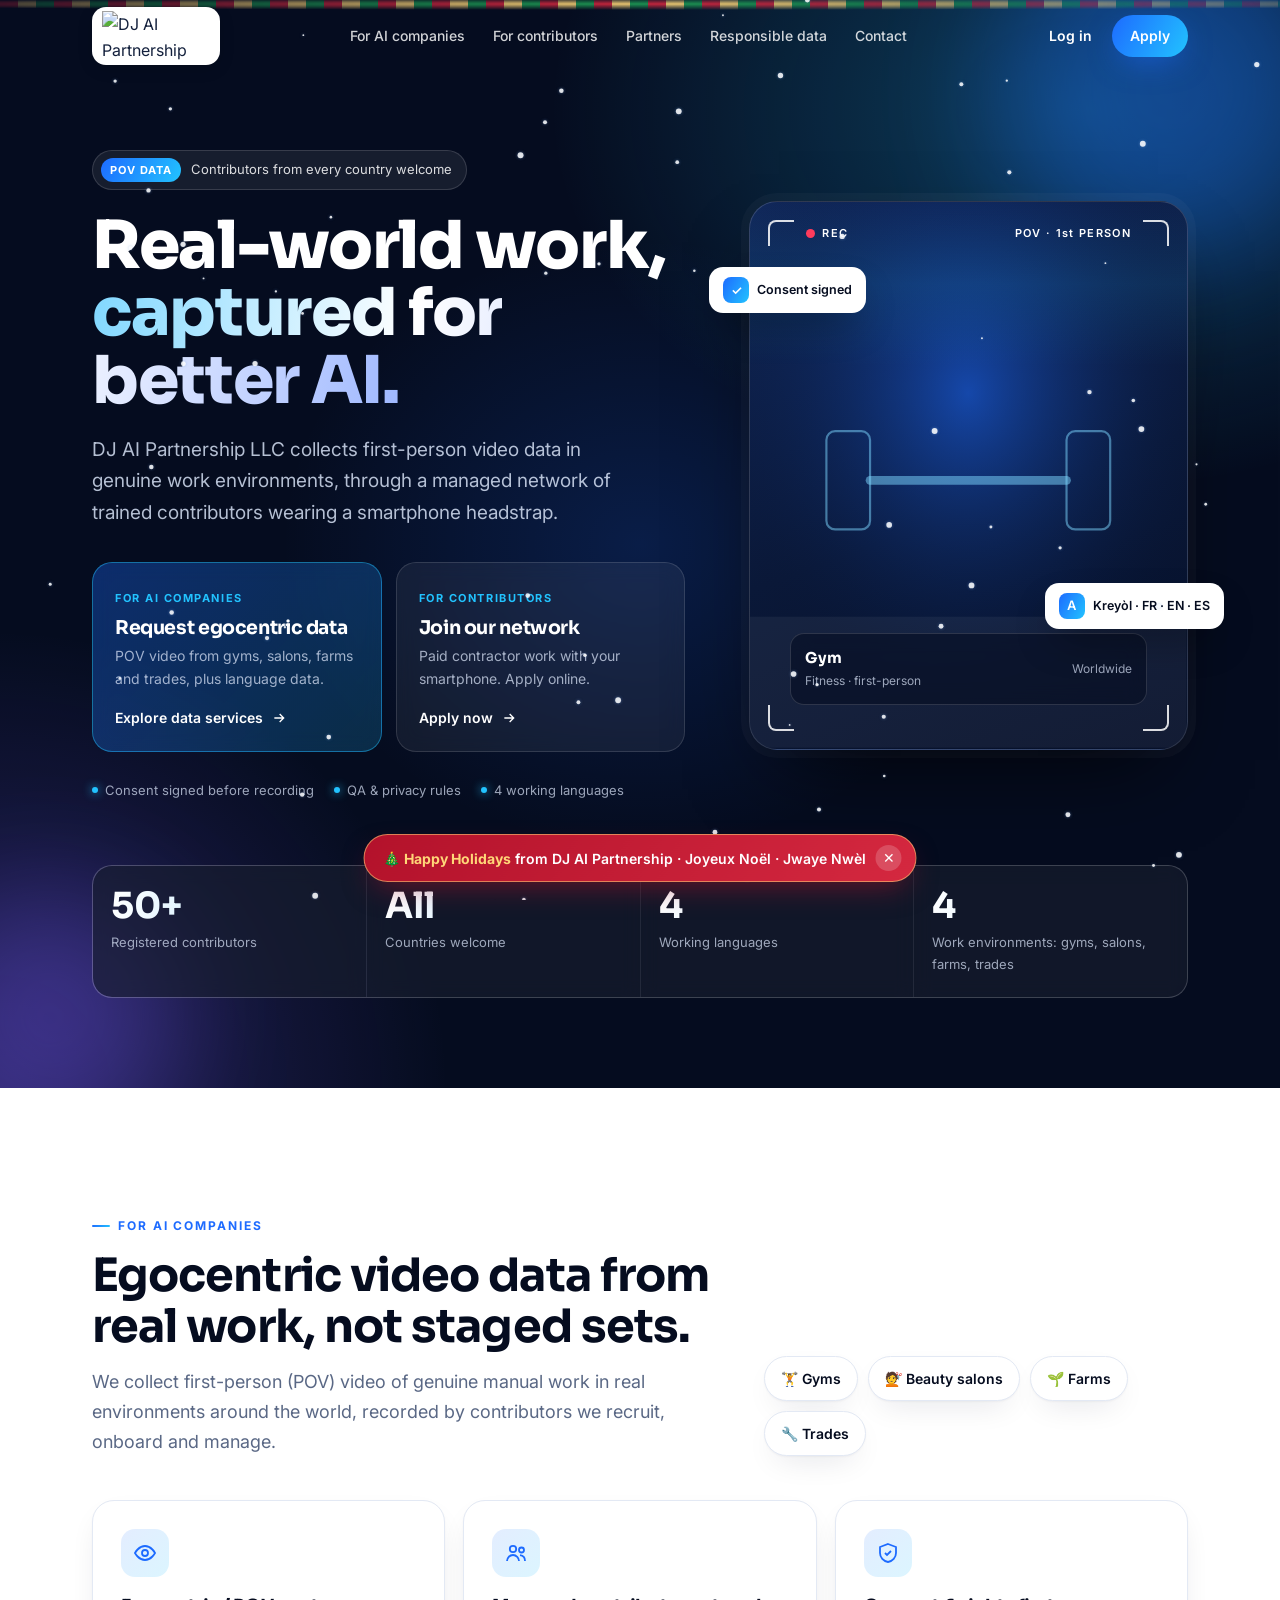
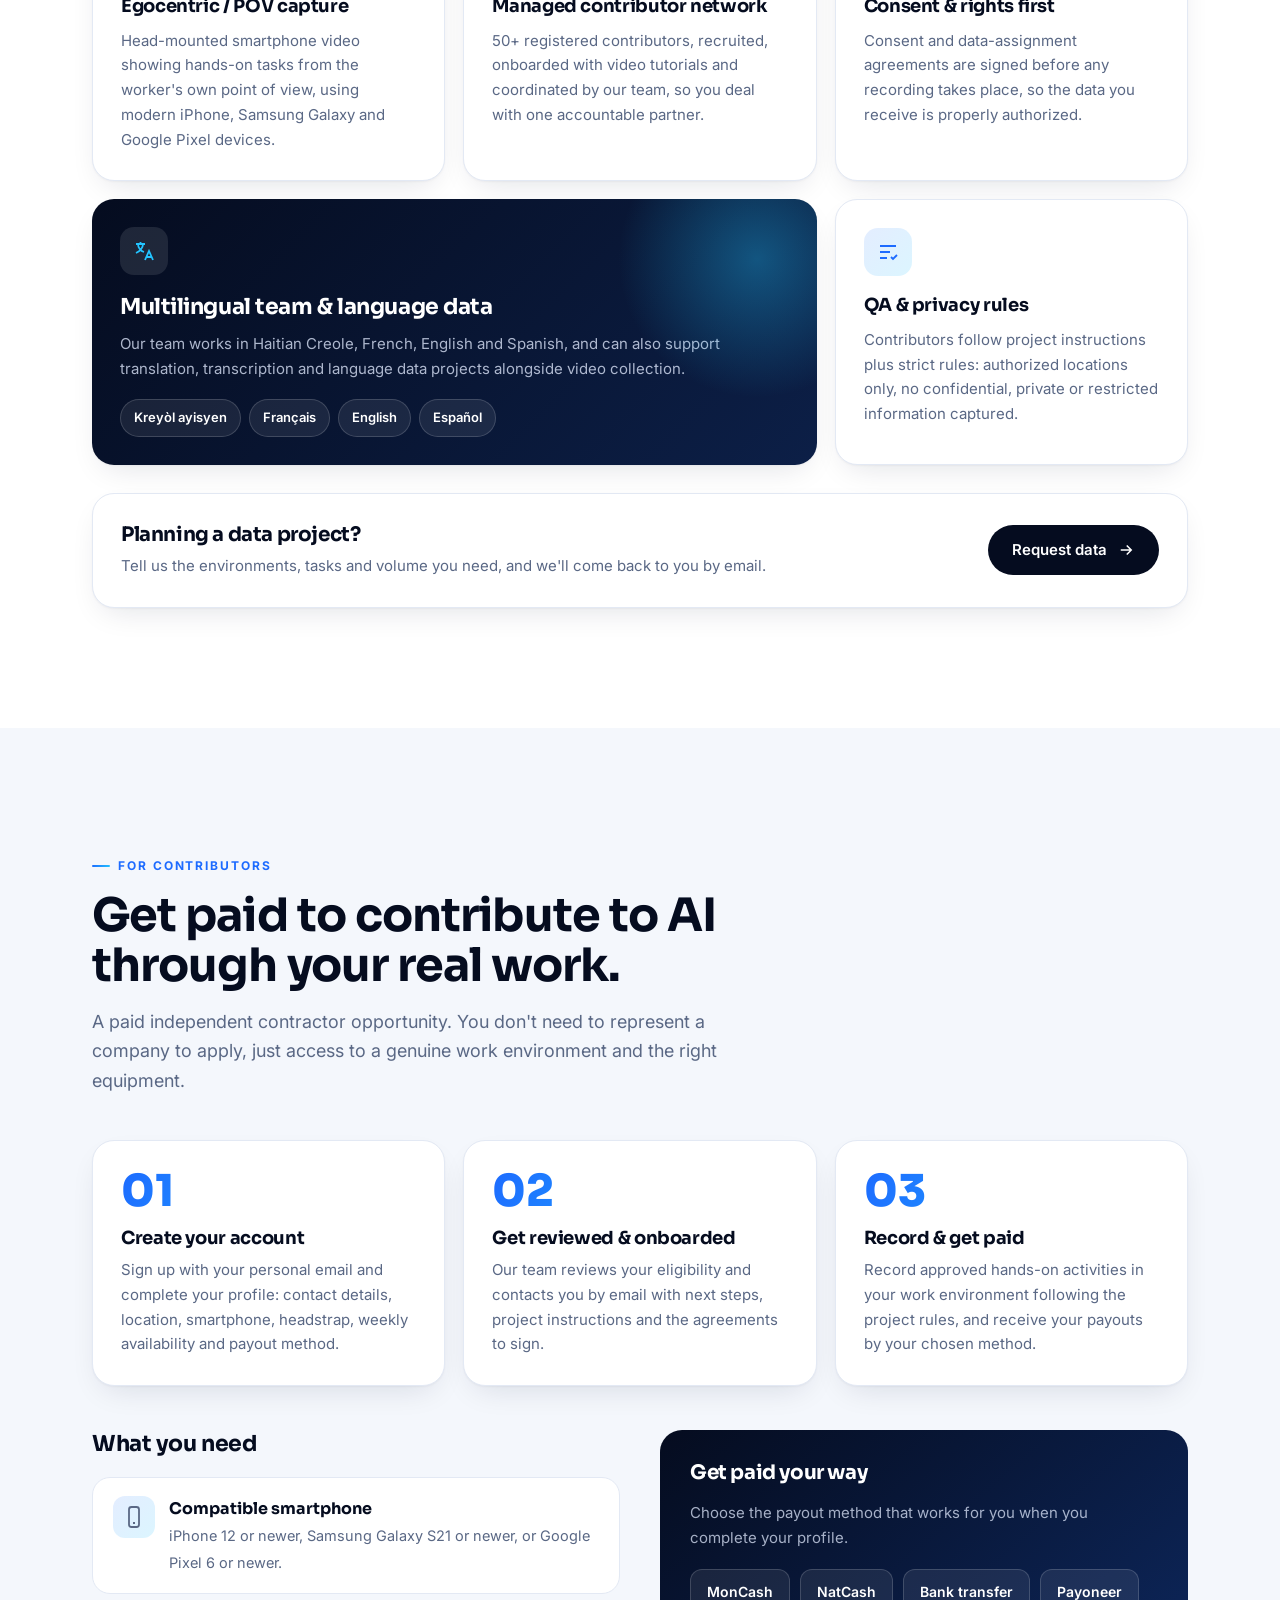
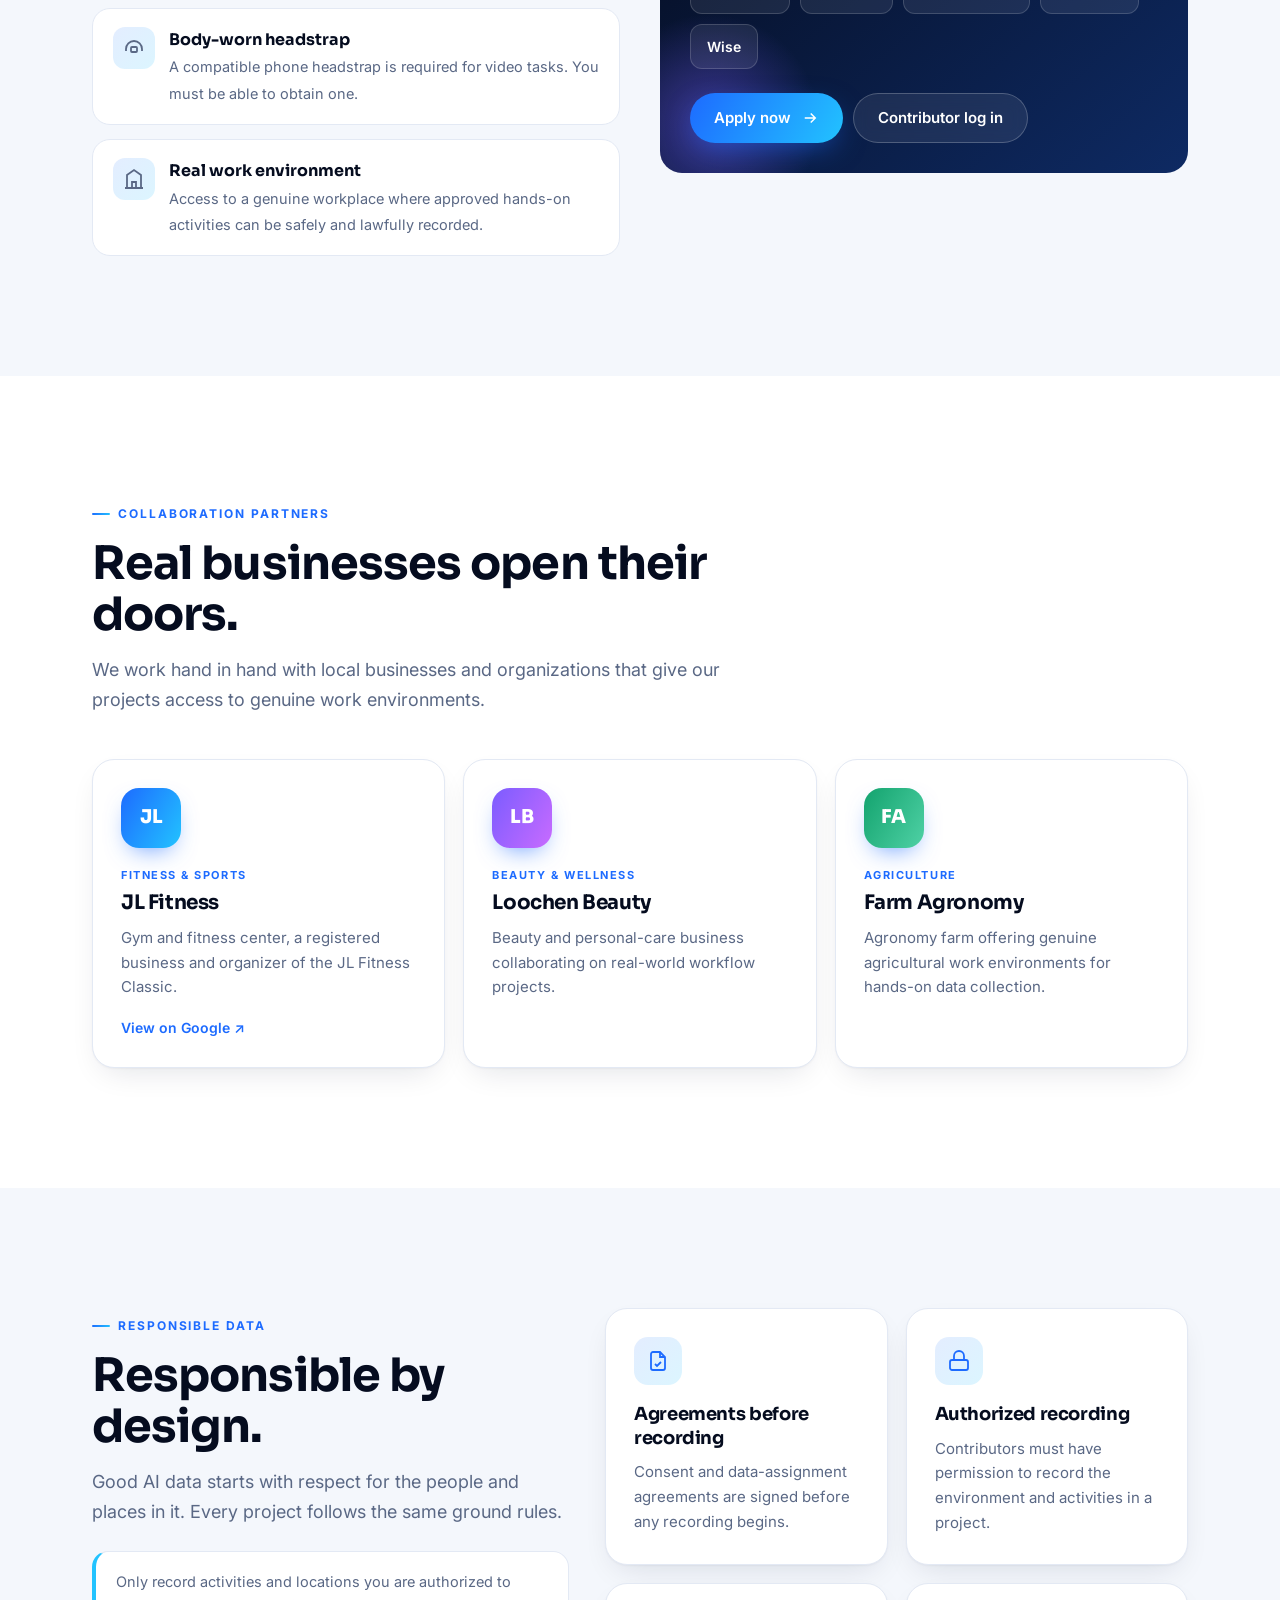
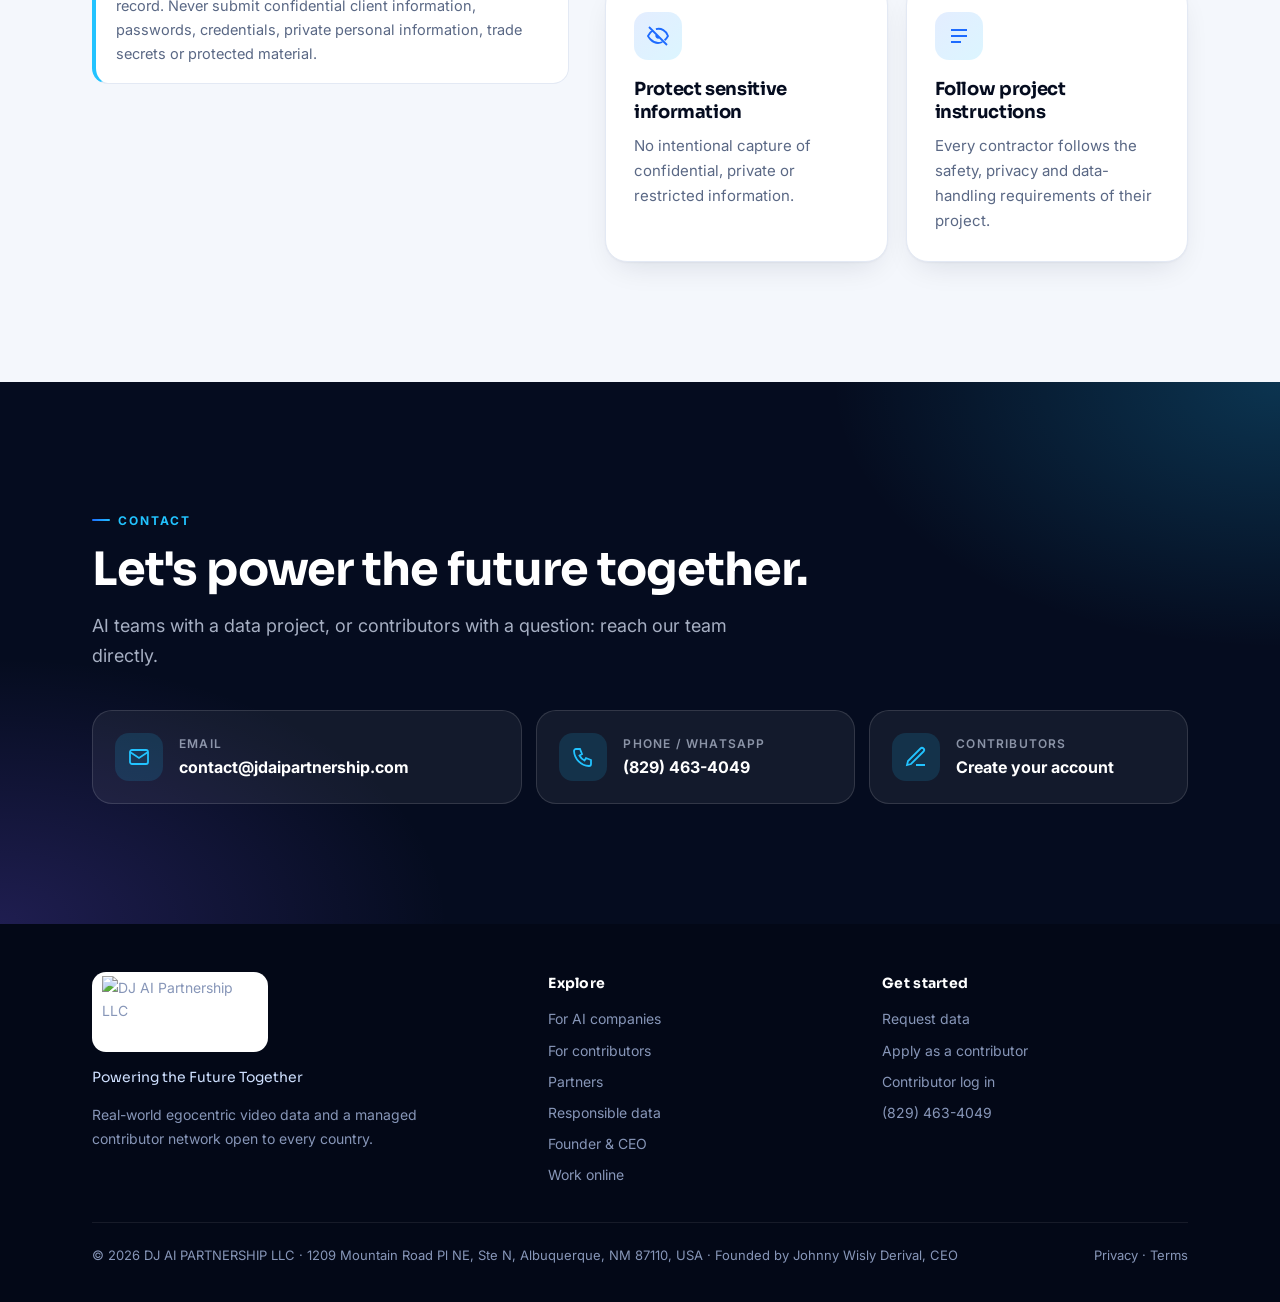
==== commit 968e4240: "Schema: company LinkedIn sameAs" ====
--- a/index.html
+++ b/index.html
@@ -23,7 +23,7 @@
 <meta name="twitter:image" content="https://jdaipartnership.com/logo.png">
 <link rel="preconnect" href="https://fonts.googleapis.com"><link rel="preconnect" href="https://fonts.gstatic.com" crossorigin>
 <link href="https://fonts.googleapis.com/css2?family=Inter:wght@400;500;600;700&family=Sora:wght@600;700;800&display=swap" rel="stylesheet">
-<script type="application/ld+json">{"@context": "https://schema.org", "@graph": [{"@type": "Organization", "@id": "https://jdaipartnership.com/#org", "name": "DJ AI Partnership LLC", "alternateName": ["DJ AI Partnership", "DJ AI"], "url": "https://jdaipartnership.com/", "logo": "https://jdaipartnership.com/logo.png", "slogan": "Powering the Future Together", "email": "contact@jdaipartnership.com", "telephone": "+1-829-463-4049", "areaServed": "Worldwide", "knowsLanguage": ["ht", "fr", "en", "es"], "contactPoint": {"@type": "ContactPoint", "contactType": "sales", "email": "contact@jdaipartnership.com", "telephone": "+1-829-463-4049", "availableLanguage": ["Haitian Creole", "French", "English", "Spanish"]}, "description": "DJ AI Partnership LLC collects egocentric (first-person) video data in real work environments worldwide through a managed contributor network, and supports translation, transcription and language data.", "legalName": "DJ AI Partnership LLC", "foundingDate": "2026-11-04", "address": {"@type": "PostalAddress", "streetAddress": "1209 Mountain Road Pl NE, Ste N", "addressLocality": "Albuquerque", "addressRegion": "NM", "postalCode": "87110", "addressCountry": "US"}, "founder": {"@id": "https://jdaipartnership.com/founder.html#person"}, "member": [{"@type": "Organization", "name": "JL Fitness"}, {"@type": "Organization", "name": "Loochen Beauty"}, {"@type": "Organization", "name": "Farm Agronomy"}]}, {"@type": "WebSite", "@id": "https://jdaipartnership.com/#site", "url": "https://jdaipartnership.com/", "name": "DJ AI Partnership LLC", "publisher": {"@id": "https://jdaipartnership.com/#org"}}, {"@type": "Person", "@id": "https://jdaipartnership.com/founder.html#person", "name": "Johnny Wisly Derival", "alternateName": ["Johnny Wisly DERIVAL", "Johnny Derival", "CEO Johnny"], "jobTitle": "Founder & CEO", "worksFor": {"@id": "https://jdaipartnership.com/#org"}, "nationality": "Haitian", "homeLocation": {"@type": "Place", "name": "Santo Domingo, Dominican Republic"}, "alumniOf": {"@type": "CollegeOrUniversity", "name": "Université Fondwa (UNIFA)"}, "knowsLanguage": ["Haitian Creole", "French", "English", "Spanish"], "knowsAbout": ["AI training data", "Egocentric video data", "Data collection", "Translation", "Medical interpretation", "Agronomy"], "url": "https://jdaipartnership.com/founder.html", "image": "https://jdaipartnership.com/logo.png", "sameAs": ["https://www.linkedin.com/in/johnny-wisly-derival-1bab35244/", "https://x.com/JohnnyWisly50"], "email": "contact@jdaipartnership.com"}]}</script>
+<script type="application/ld+json">{"@context": "https://schema.org", "@graph": [{"@type": "Organization", "@id": "https://jdaipartnership.com/#org", "name": "DJ AI Partnership LLC", "alternateName": ["DJ AI Partnership", "DJ AI"], "url": "https://jdaipartnership.com/", "logo": "https://jdaipartnership.com/logo.png", "slogan": "Powering the Future Together", "email": "contact@jdaipartnership.com", "telephone": "+1-829-463-4049", "areaServed": "Worldwide", "knowsLanguage": ["ht", "fr", "en", "es"], "contactPoint": {"@type": "ContactPoint", "contactType": "sales", "email": "contact@jdaipartnership.com", "telephone": "+1-829-463-4049", "availableLanguage": ["Haitian Creole", "French", "English", "Spanish"]}, "description": "DJ AI Partnership LLC collects egocentric (first-person) video data in real work environments worldwide through a managed contributor network, and supports translation, transcription and language data.", "legalName": "DJ AI Partnership LLC", "foundingDate": "2026-11-04", "address": {"@type": "PostalAddress", "streetAddress": "1209 Mountain Road Pl NE, Ste N", "addressLocality": "Albuquerque", "addressRegion": "NM", "postalCode": "87110", "addressCountry": "US"}, "founder": {"@id": "https://jdaipartnership.com/founder.html#person"}, "member": [{"@type": "Organization", "name": "JL Fitness"}, {"@type": "Organization", "name": "Loochen Beauty"}, {"@type": "Organization", "name": "Farm Agronomy"}], "sameAs": ["https://www.linkedin.com/company/dj-ai-partnership-llc/"]}, {"@type": "WebSite", "@id": "https://jdaipartnership.com/#site", "url": "https://jdaipartnership.com/", "name": "DJ AI Partnership LLC", "publisher": {"@id": "https://jdaipartnership.com/#org"}}, {"@type": "Person", "@id": "https://jdaipartnership.com/founder.html#person", "name": "Johnny Wisly Derival", "alternateName": ["Johnny Wisly DERIVAL", "Johnny Derival", "CEO Johnny"], "jobTitle": "Founder & CEO", "worksFor": {"@id": "https://jdaipartnership.com/#org"}, "nationality": "Haitian", "homeLocation": {"@type": "Place", "name": "Santo Domingo, Dominican Republic"}, "alumniOf": {"@type": "CollegeOrUniversity", "name": "Université Fondwa (UNIFA)"}, "knowsLanguage": ["Haitian Creole", "French", "English", "Spanish"], "knowsAbout": ["AI training data", "Egocentric video data", "Data collection", "Translation", "Medical interpretation", "Agronomy"], "url": "https://jdaipartnership.com/founder.html", "image": "https://jdaipartnership.com/logo.png", "sameAs": ["https://www.linkedin.com/in/johnny-wisly-derival-1bab35244/", "https://x.com/JohnnyWisly50"], "email": "contact@jdaipartnership.com"}]}</script>
 <style>
 :root{
   --ink:#050c1f;--ink2:#0a1733;--navy:#0c1f47;--blue:#1d6bff;--cyan:#22c3ff;--violet:#7b5cff;
